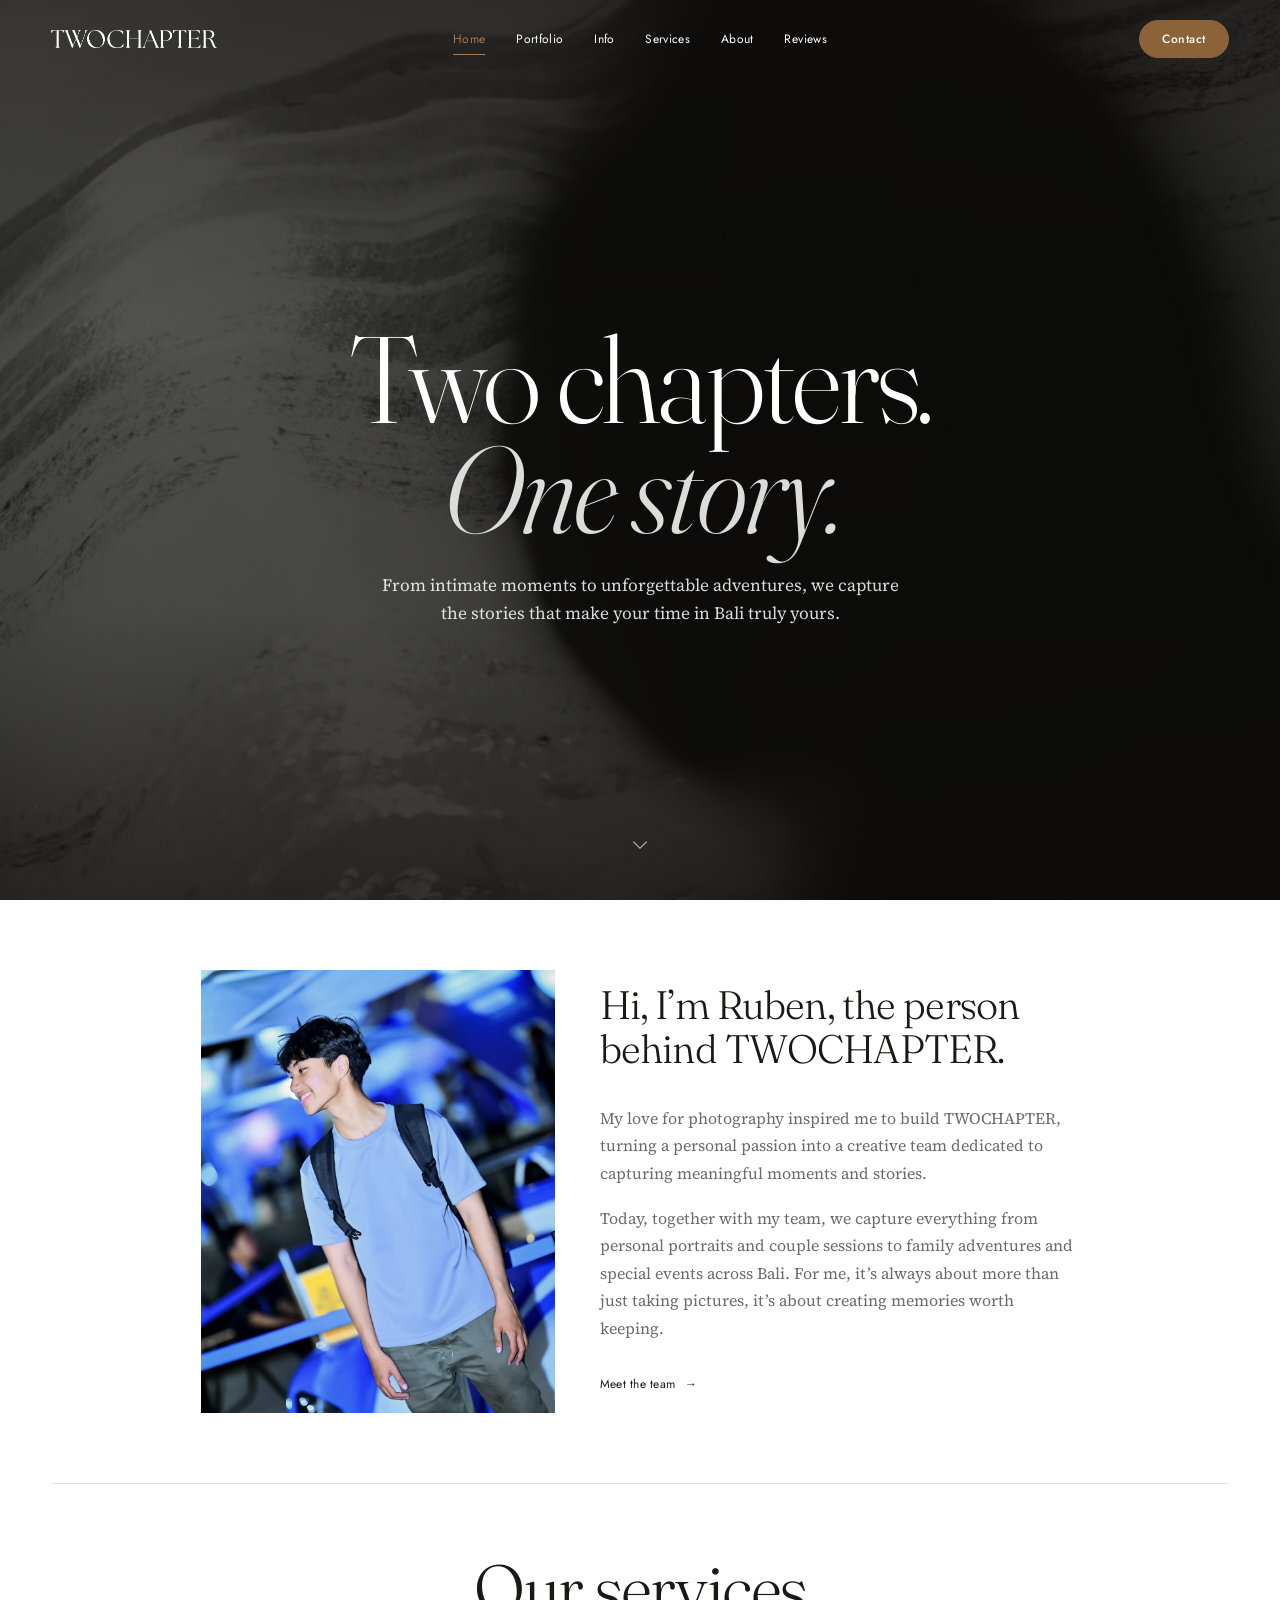
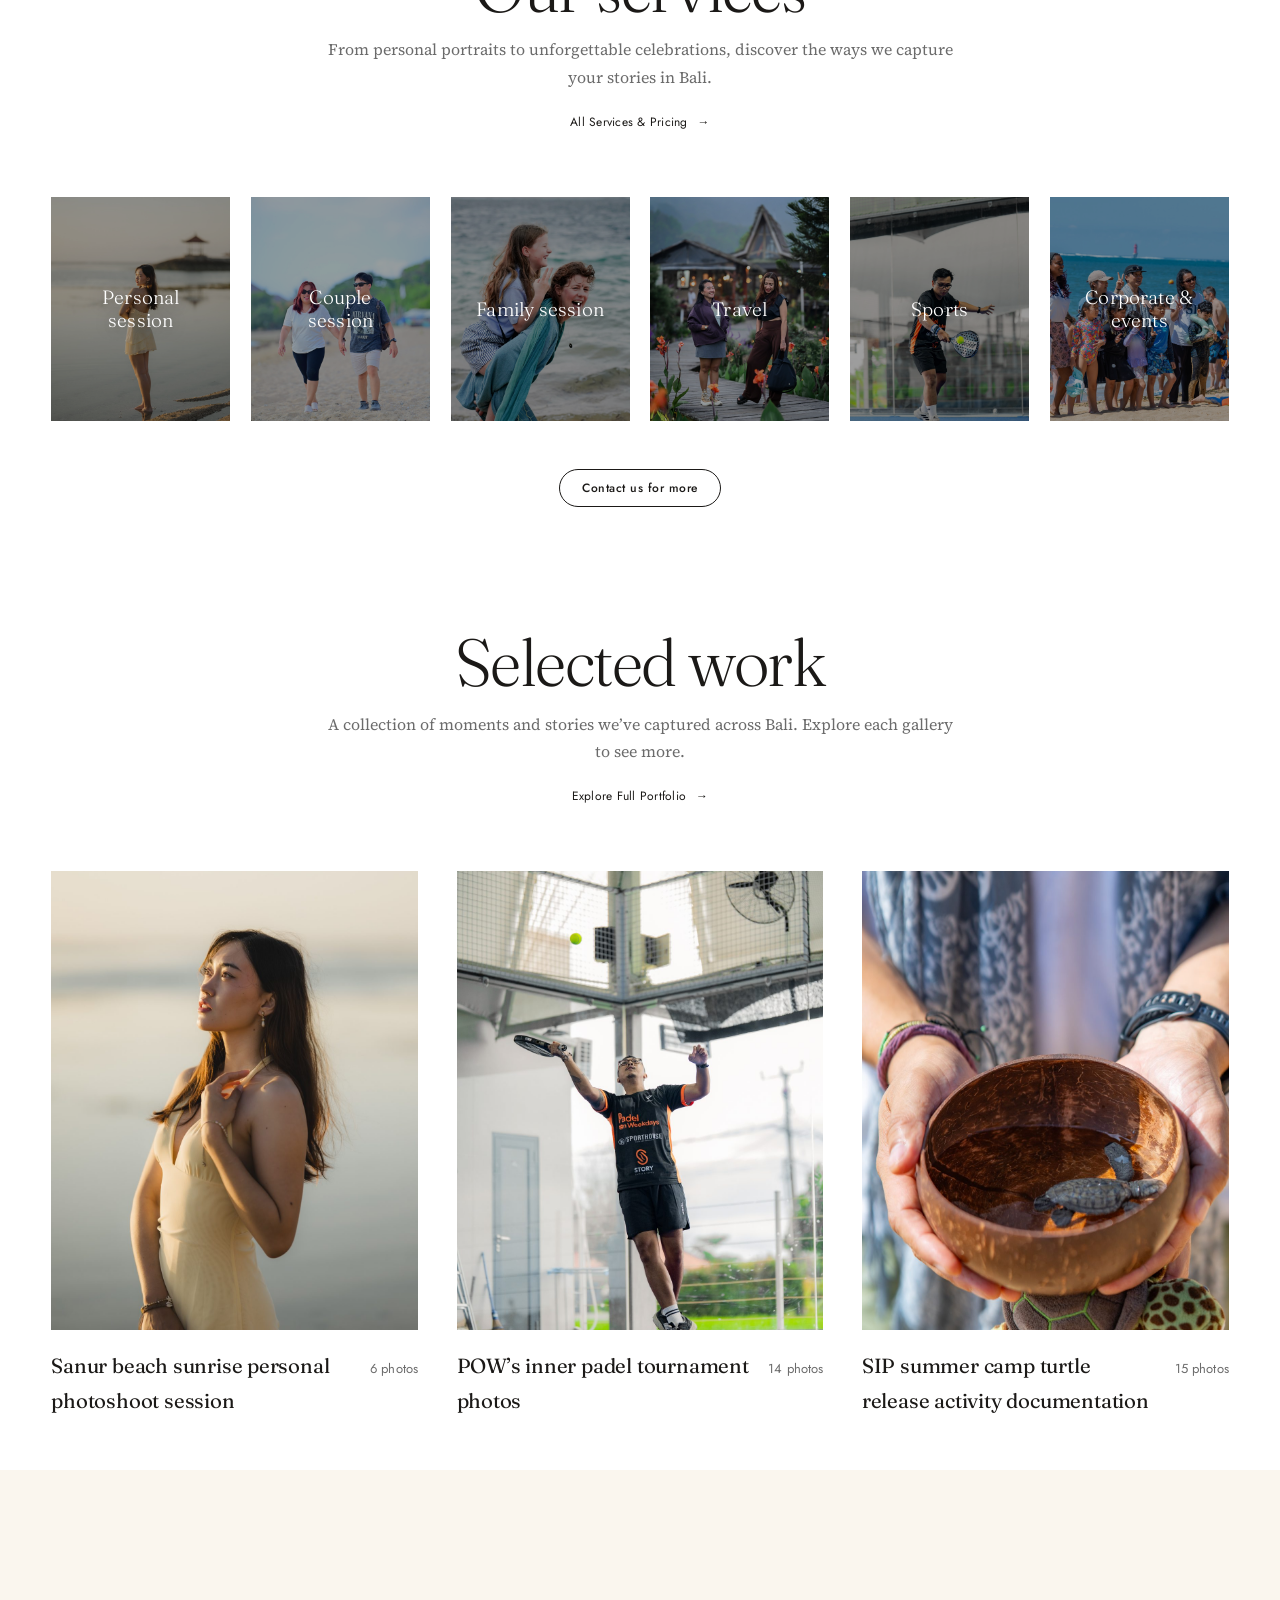
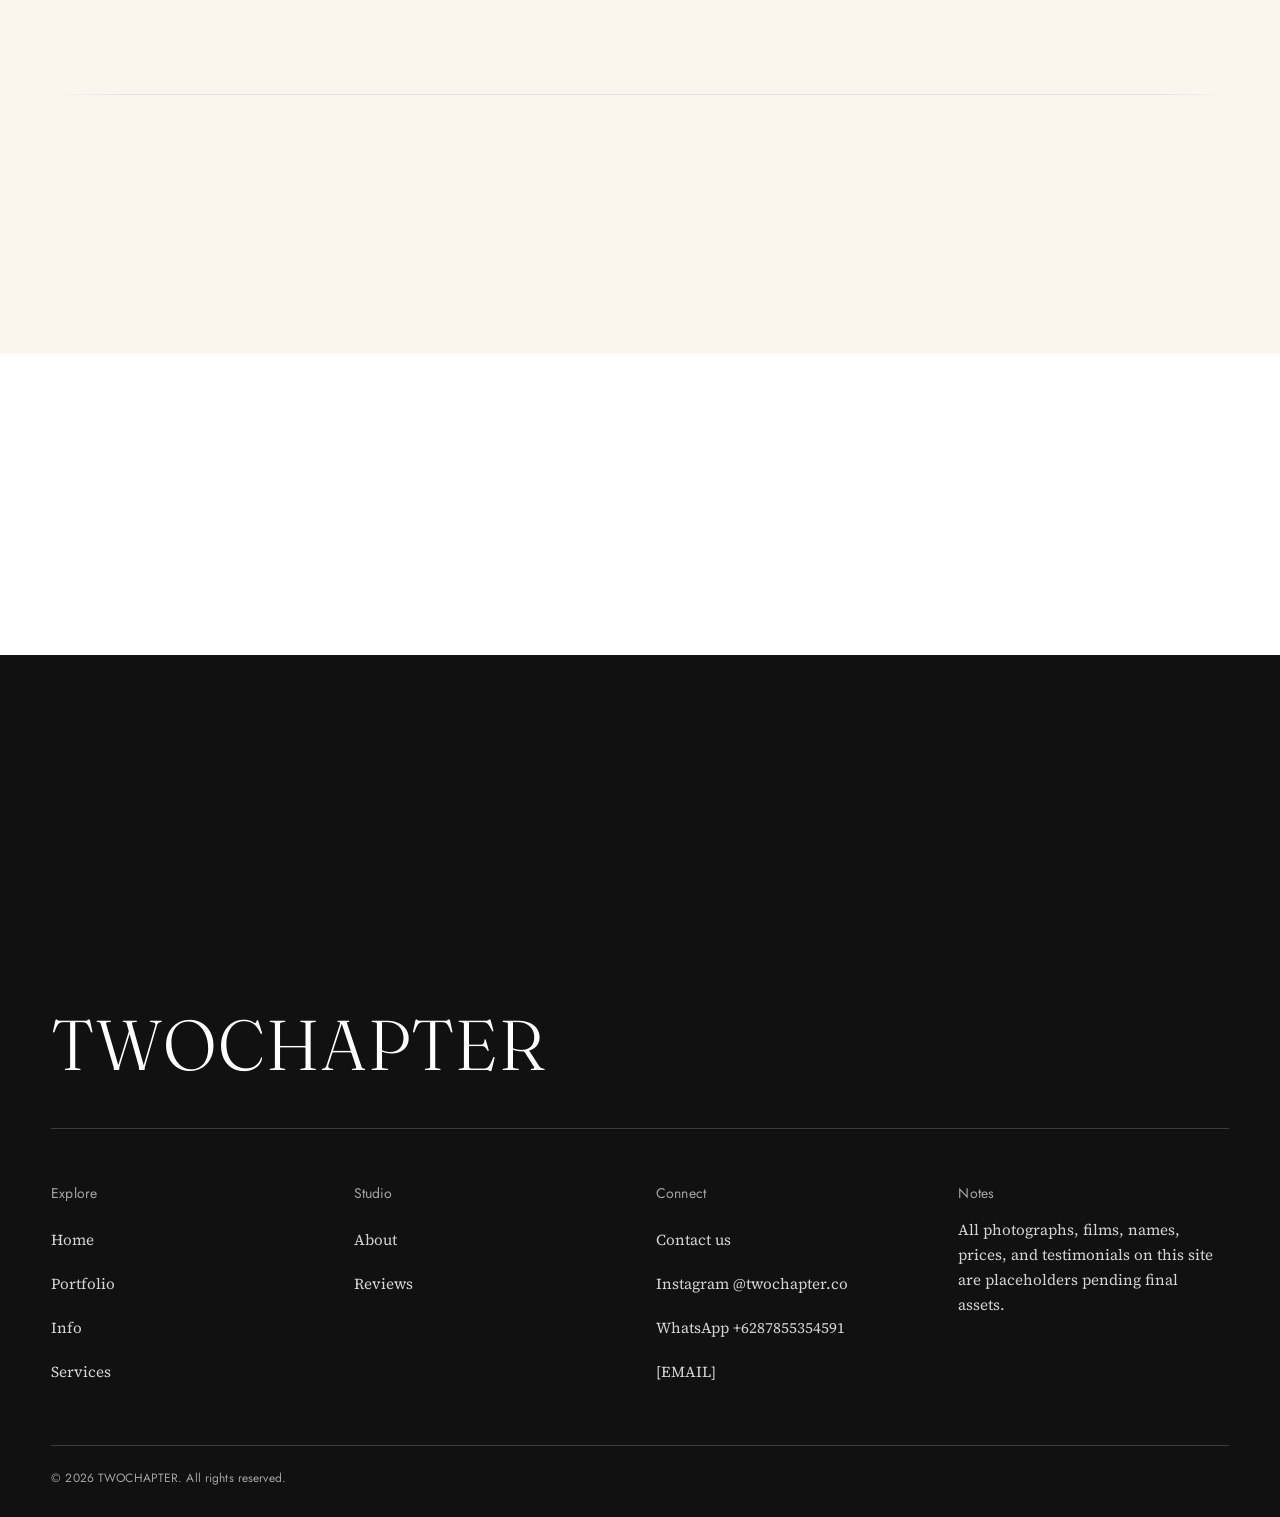
==== index.html @ 44ffc607 "Style home service cards as image overlays" ====
<!DOCTYPE html>
<html lang="en">
<head>
  <meta charset="utf-8">
  <meta name="viewport" content="width=device-width, initial-scale=1">
  <title>TWOCHAPTER — Photography &amp; Film in Bali</title>
  <meta name="description" content="TWOCHAPTER is a fine-art photography and film studio in Bali, creating unhurried images for couples, families, and travellers. Placeholder site — content pending.">
  <meta name="theme-color" content="#FFFFFF">
  <link rel="icon" href="assets/img/favicon.svg" type="image/svg+xml">
  <link rel="preconnect" href="https://fonts.googleapis.com">
  <link rel="preconnect" href="https://fonts.gstatic.com" crossorigin>
  <link href="https://fonts.googleapis.com/css2?family=Fraunces:ital,opsz,wght@0,9..144,300;0,9..144,400;1,9..144,300;1,9..144,400&family=Jost:wght@300;400;500&family=Source+Serif+4:ital,opsz,wght@0,8..60,300;0,8..60,400;0,8..60,600;1,8..60,300&display=swap" rel="stylesheet">
  <link rel="stylesheet" href="assets/css/style.css?v=46">
  <script>document.documentElement.classList.add('js');</script>
</head>
<body>
  <a class="skip-link" href="#main">Skip to content</a>

    <header class="site-header" data-header>
    <div class="container header-inner">
      <a class="brand" href="index.html" aria-label="TWOCHAPTER — home">
        <span class="brand__logo" aria-hidden="true"></span>
      </a>

      <nav class="nav nav--primary" aria-label="Primary">
        <a href="index.html" aria-current="page">Home</a>
        <a href="portfolio.html">Portfolio</a>
        <a href="info.html">Info</a>
        <a href="services.html">Services</a>
        <a href="about.html">About</a>
        <a href="reviews.html">Reviews</a>
      </nav>

      <div class="header-actions">
        <a class="btn btn--pill" href="contact.html">Contact</a>
        <button class="nav-toggle" type="button" aria-expanded="false" aria-controls="nav-drawer" data-menu-open>
          <span class="sr-only">Open menu</span>
          <span class="nav-toggle__bars" aria-hidden="true"></span>
        </button>
      </div>
    </div>
  </header>

  <div class="nav-drawer" id="nav-drawer" aria-hidden="true" data-drawer>
    <div class="container nav-drawer__head">
      <a class="brand" href="index.html" aria-label="TWOCHAPTER — home">
        <span class="brand__logo" aria-hidden="true"></span>
      </a>
      <button class="nav-drawer__close" type="button" data-menu-close>
        Close <span aria-hidden="true">✕</span>
      </button>
    </div>
            <nav class="container nav-drawer__nav" aria-label="Mobile">
          <a href="index.html" aria-current="page">Home</a>
          <a href="portfolio.html">Portfolio</a>
          <a href="info.html">Info</a>
          <a href="services.html">Services</a>
          <a href="about.html">About</a>
          <a href="reviews.html">Reviews</a>
          <a href="contact.html">Contact</a>
    </nav>
  </div>

  <main id="main">
    <!-- HERO -->
    <section class="hero" aria-labelledby="hero-title">
      <div class="hero__media" aria-hidden="true"></div>
      <div class="hero__scrim" aria-hidden="true"></div>

      <div class="container hero__content">
        <h1 class="display-1" id="hero-title">Two chapters.<em>One story.</em></h1>
        <p class="hero__sub">From intimate moments to unforgettable adventures, we capture<br class="hero__sub-break"> the stories that make your time in Bali truly yours.</p>
      </div>

      <a class="hero__scroll" href="#studio" aria-label="Scroll to content">
        <span class="hero__scroll-arrow" aria-hidden="true"></span>
      </a>
    </section>

    <!-- STUDIO INTRO -->
    <section class="section" id="studio" aria-labelledby="manifesto-title">
      <div class="container manifesto">
        <div class="manifesto__portrait reveal">
          <div class="media ratio-4x5">
            <img src="assets/img/team/website-photo-01.jpg" alt="Portrait of a TWOCHAPTER team member at work in Bali" width="1080" height="1440" loading="lazy">
          </div>
        </div>
        <div class="manifesto__text reveal reveal-delay-1">
          <h2 class="display-3" id="manifesto-title">Hi, I’m Ruben, the person behind TWOCHAPTER.</h2>
          <div class="manifesto__copy">
            <p>My love for photography inspired me to build TWOCHAPTER, turning a personal passion into a creative team dedicated to capturing meaningful moments and stories.</p>
            <p>Today, together with my team, we capture everything from personal portraits and couple sessions to family adventures and special events across Bali. For me, it’s always about more than just taking pictures, it’s about creating memories worth keeping.</p>
          </div>
          <a class="link-arrow" href="about.html">Meet the team <span class="arrow" aria-hidden="true">→</span></a>
        </div>
      </div>
    </section>

    <div class="container"><hr class="rule"></div>

    <!-- SERVICES PREVIEW -->
    <section class="section" aria-labelledby="experiences-title">
      <div class="container">
        <div class="section-head reveal">
          <div class="section-head__copy">
            <h2 class="display-2" id="experiences-title">Our services</h2>
            <p>From personal portraits to unforgettable celebrations, discover the ways we capture your stories in Bali.</p>
          </div>
          <a class="link-arrow section-head__link" href="services.html">All Services &amp; Pricing <span class="arrow" aria-hidden="true">→</span></a>
        </div>

        <div class="service-preview">
          <a class="service-preview__card reveal" href="services.html#personal">
            <div class="media ratio-4x5 service-preview__media">
              <img src="assets/img/services/personal.jpg" alt="Woman photographed on a Bali beach at golden hour during a personal portrait session" loading="lazy">
              <span class="service-preview__shade" aria-hidden="true"></span>
              <h3>Personal session</h3>
            </div>
          </a>

          <a class="service-preview__card reveal reveal-delay-1" href="services.html#couple">
            <div class="media ratio-4x5 service-preview__media">
              <img src="assets/img/services/couple.jpg" alt="Couple walking on a Bali beach during a relaxed couple session" loading="lazy">
              <span class="service-preview__shade" aria-hidden="true"></span>
              <h3>Couple session</h3>
            </div>
          </a>

          <a class="service-preview__card reveal reveal-delay-2" href="services.html#family">
            <div class="media ratio-4x5 service-preview__media">
              <img src="assets/img/services/family.jpg" alt="Mother carrying her child on a Bali beach during a family session" loading="lazy">
              <span class="service-preview__shade" aria-hidden="true"></span>
              <h3>Family session</h3>
            </div>
          </a>

          <a class="service-preview__card reveal" href="services.html#travel">
            <div class="media ratio-4x5 service-preview__media">
              <img src="assets/img/services/travel.jpg" alt="Two travellers exploring a mountain village in Bali" loading="lazy">
              <span class="service-preview__shade" aria-hidden="true"></span>
              <h3>Travel</h3>
            </div>
          </a>

          <a class="service-preview__card reveal reveal-delay-1" href="services.html#sports">
            <div class="media ratio-4x5 service-preview__media">
              <img src="assets/img/services/sports.jpg?v=2" alt="Padel player in action on an indoor court in Bali" loading="lazy">
              <span class="service-preview__shade" aria-hidden="true"></span>
              <h3>Sports</h3>
            </div>
          </a>

          <a class="service-preview__card reveal reveal-delay-2" href="services.html#corporate-events">
            <div class="media ratio-4x5 service-preview__media">
              <img src="assets/img/services/events.jpg" alt="Group of people gathered on a Bali beach during an event" loading="lazy">
              <span class="service-preview__shade" aria-hidden="true"></span>
              <h3>Corporate &amp; events</h3>
            </div>
          </a>
        </div>

        <div class="service-preview__cta">
          <a class="btn btn--pill btn--pill--outline" href="contact.html">Contact us for more</a>
        </div>
      </div>
    </section>

    <!-- SELECTED WORK -->
    <section class="section section--tight" aria-labelledby="work-title">
      <div class="container">
        <div class="section-head reveal">
          <div class="section-head__copy">
            <h2 class="display-2" id="work-title">Selected work</h2>
            <p>A collection of moments and stories we’ve captured across Bali. Explore each gallery to see more.</p>
          </div>
          <a class="link-arrow section-head__link" href="portfolio.html">Explore Full Portfolio <span class="arrow" aria-hidden="true">→</span></a>
        </div>

        <div class="album-grid album-grid--home" data-work-grid>
          <button class="album-card work-item reveal" type="button" data-album="personal" data-title="Bali, golden hour" data-meta="Personal · Bali · 2026" aria-label="Open album: Sanur beach sunrise personal photoshoot session, 6 photos">
            <span class="album-card__media work-item__media media ratio-4x5 media-zoom">
              <img src="assets/img/portfolio/personal-01.jpg" alt="Cover photograph from a personal portrait session on a Bali beach at golden hour" width="1080" height="1620" loading="lazy">
            </span>
            <span class="album-card__meta">
              <span class="album-card__title">Sanur beach sunrise personal photoshoot session</span>
              <span class="album-card__count">6 photos</span>
            </span>
          </button>

          <button class="work-item album-hidden" type="button" data-album="personal" data-title="Bali, sandbar" data-meta="Personal · Bali · 2026" aria-hidden="true" tabindex="-1">
            <span class="work-item__media media ratio-4x5">
              <img src="assets/img/portfolio/personal-02.jpg" alt="Woman standing on a sandbar in Bali at sunset" width="1080" height="1620" loading="lazy">
            </span>
          </button>
          <button class="work-item album-hidden" type="button" data-album="personal" data-title="Bali, seated portrait" data-meta="Personal · Bali · 2026" aria-hidden="true" tabindex="-1">
            <span class="work-item__media media ratio-4x5">
              <img src="assets/img/portfolio/personal-03.jpg" alt="Woman seated on the sand during a personal portrait session in Bali" width="1080" height="1620" loading="lazy">
            </span>
          </button>
          <button class="work-item album-hidden" type="button" data-album="personal" data-title="Bali, sunset" data-meta="Personal · Bali · 2026" aria-hidden="true" tabindex="-1">
            <span class="work-item__media media ratio-4x5">
              <img src="assets/img/portfolio/personal-04.jpg" alt="Silhouette of a woman at sunset on a Bali beach" width="1080" height="1620" loading="lazy">
            </span>
          </button>
          <button class="work-item album-hidden" type="button" data-album="personal" data-title="Bali, shallow water" data-meta="Personal · Bali · 2026" aria-hidden="true" tabindex="-1">
            <span class="work-item__media media ratio-4x5">
              <img src="assets/img/portfolio/personal-05.jpg" alt="Woman standing in shallow water at golden hour in Bali" width="1080" height="1620" loading="lazy">
            </span>
          </button>
          <button class="work-item album-hidden" type="button" data-album="personal" data-title="Bali, backlit" data-meta="Personal · Bali · 2026" aria-hidden="true" tabindex="-1">
            <span class="work-item__media media ratio-4x5">
              <img src="assets/img/portfolio/personal-06.jpg" alt="Backlit portrait of a woman on the beach in Bali at sunset" width="1080" height="1620" loading="lazy">
            </span>
          </button>

          <button class="album-card work-item reveal reveal-delay-1" type="button" data-album="sports" data-title="Padel, overhead" data-meta="Sports · Bali · 2026" aria-label="Open album: POW’s inner padel tournament photos, 14 photos">
            <span class="album-card__media work-item__media media ratio-4x5 media-zoom">
              <img src="assets/img/portfolio/sports-01.jpg" alt="Padel player reaching for an overhead shot on an indoor court in Bali" width="1080" height="1620" loading="lazy">
            </span>
            <span class="album-card__meta">
              <span class="album-card__title">POW’s inner padel tournament photos</span>
              <span class="album-card__count">14 photos</span>
            </span>
          </button>

          <button class="work-item album-hidden" type="button" data-album="sports" data-title="Padel, return" data-meta="Sports · Bali · 2026" aria-hidden="true" tabindex="-1">
            <span class="work-item__media media ratio-4x5">
              <img src="assets/img/portfolio/sports-02.jpg" alt="Padel player running to return a shot in Bali" width="1080" height="1620" loading="lazy">
            </span>
          </button>
          <button class="work-item album-hidden" type="button" data-album="sports" data-title="Padel, forehand" data-meta="Sports · Bali · 2026" aria-hidden="true" tabindex="-1">
            <span class="work-item__media media ratio-4x5">
              <img src="assets/img/portfolio/sports-03.jpg" alt="Padel player preparing a forehand in Bali" width="1080" height="1620" loading="lazy">
            </span>
          </button>
          <button class="work-item album-hidden" type="button" data-album="sports" data-title="Padel, after the match" data-meta="Sports · Bali · 2026" aria-hidden="true" tabindex="-1">
            <span class="work-item__media media ratio-4x5">
              <img src="assets/img/portfolio/sports-04.jpg" alt="Two padel players walking together after a match in Bali" width="1080" height="1620" loading="lazy">
            </span>
          </button>
          <button class="work-item album-hidden" type="button" data-album="sports" data-title="Padel, racket detail" data-meta="Sports · Bali · 2026" aria-hidden="true" tabindex="-1">
            <span class="work-item__media media ratio-4x5">
              <img src="assets/img/portfolio/sports-05.jpg" alt="Padel player holding a racket, close-up" width="1080" height="1620" loading="lazy">
            </span>
          </button>
          <button class="work-item album-hidden" type="button" data-album="sports" data-title="Padel, motion" data-meta="Sports · Bali · 2026" aria-hidden="true" tabindex="-1">
            <span class="work-item__media media ratio-4x5">
              <img src="assets/img/portfolio/sports-06.jpg" alt="Padel player in motion on court, blurred" width="1080" height="1620" loading="lazy">
            </span>
          </button>
          <button class="work-item album-hidden" type="button" data-album="sports" data-title="Padel, celebration" data-meta="Sports · Bali · 2026" aria-hidden="true" tabindex="-1">
            <span class="work-item__media media ratio-4x5">
              <img src="assets/img/portfolio/sports-07.jpg" alt="Two padel players celebrating a point in Bali" width="1080" height="1620" loading="lazy">
            </span>
          </button>
          <button class="work-item album-hidden" type="button" data-album="sports" data-title="Padel, forehand" data-meta="Sports · Bali · 2026" aria-hidden="true" tabindex="-1">
            <span class="work-item__media media ratio-4x5">
              <img src="assets/img/portfolio/sports-08.jpg" alt="Padel player hitting a forehand in Bali" width="1080" height="1620" loading="lazy">
            </span>
          </button>
          <button class="work-item album-hidden" type="button" data-album="sports" data-title="Padel, serve" data-meta="Sports · Bali · 2026" aria-hidden="true" tabindex="-1">
            <span class="work-item__media media ratio-4x5">
              <img src="assets/img/portfolio/sports-09.jpg" alt="Padel player serving on an indoor court in Bali" width="1080" height="1620" loading="lazy">
            </span>
          </button>
          <button class="work-item album-hidden" type="button" data-album="sports" data-title="Padel, court" data-meta="Sports · Bali · 2026" aria-hidden="true" tabindex="-1">
            <span class="work-item__media media ratio-4x5">
              <img src="assets/img/portfolio/sports-10.jpg" alt="Padel player walking on court in Bali" width="1080" height="1620" loading="lazy">
            </span>
          </button>
          <button class="work-item album-hidden" type="button" data-album="sports" data-title="Padel, point won" data-meta="Sports · Bali · 2026" aria-hidden="true" tabindex="-1">
            <span class="work-item__media media ratio-4x5">
              <img src="assets/img/portfolio/sports-11.jpg" alt="Padel player celebrating on court in Bali" width="1080" height="1620" loading="lazy">
            </span>
          </button>
          <button class="work-item album-hidden" type="button" data-album="sports" data-title="Padel, stretch" data-meta="Sports · Bali · 2026" aria-hidden="true" tabindex="-1">
            <span class="work-item__media media ratio-4x5">
              <img src="assets/img/portfolio/sports-12.jpg" alt="Padel player stretching for a shot in Bali" width="1080" height="1620" loading="lazy">
            </span>
          </button>
          <button class="work-item album-hidden" type="button" data-album="sports" data-title="Padel, serve" data-meta="Sports · Bali · 2026" aria-hidden="true" tabindex="-1">
            <span class="work-item__media media ratio-4x5">
              <img src="assets/img/portfolio/sports-13.jpg" alt="Padel player serving on an indoor court in Bali" width="1080" height="1620" loading="lazy">
            </span>
          </button>
          <button class="work-item album-hidden" type="button" data-album="sports" data-title="Padel, low volley" data-meta="Sports · Bali · 2026" aria-hidden="true" tabindex="-1">
            <span class="work-item__media media ratio-4x5">
              <img src="assets/img/portfolio/sports-14.jpg" alt="Padel player hitting a low volley on an indoor court in Bali" width="1080" height="1620" loading="lazy">
            </span>
          </button>

          <button class="album-card work-item reveal reveal-delay-2" type="button" data-album="turtle" data-title="SIP turtle release photo 01" data-meta="Events · Bali · 2026" aria-label="Open album: SIP summer camp turtle release activity documentation, 15 photos">
            <span class="album-card__media work-item__media media ratio-4x5 media-zoom">
              <img src="assets/img/portfolio/turtle-01.jpg" alt="Cover photograph from the SIP summer camp turtle release activity" loading="lazy">
            </span>
            <span class="album-card__meta">
              <span class="album-card__title">SIP summer camp turtle release activity documentation</span>
              <span class="album-card__count">15 photos</span>
            </span>
          </button>

          <button class="work-item album-hidden" type="button" data-album="turtle" data-title="SIP turtle release photo 02" data-meta="Events · Bali · 2026" aria-hidden="true" tabindex="-1">
            <span class="work-item__media media ratio-4x5">
              <img src="assets/img/portfolio/turtle-02.jpg" alt="Photo from the SIP summer camp turtle release activity" loading="lazy">
            </span>
          </button>
          <button class="work-item album-hidden" type="button" data-album="turtle" data-title="SIP turtle release photo 03" data-meta="Events · Bali · 2026" aria-hidden="true" tabindex="-1">
            <span class="work-item__media media ratio-4x5">
              <img src="assets/img/portfolio/turtle-03.jpg" alt="Photo from the SIP summer camp turtle release activity" loading="lazy">
            </span>
          </button>
          <button class="work-item album-hidden" type="button" data-album="turtle" data-title="SIP turtle release photo 04" data-meta="Events · Bali · 2026" aria-hidden="true" tabindex="-1">
            <span class="work-item__media media ratio-4x5">
              <img src="assets/img/portfolio/turtle-04.jpg" alt="Photo from the SIP summer camp turtle release activity" loading="lazy">
            </span>
          </button>
          <button class="work-item album-hidden" type="button" data-album="turtle" data-title="SIP turtle release photo 05" data-meta="Events · Bali · 2026" aria-hidden="true" tabindex="-1">
            <span class="work-item__media media ratio-4x5">
              <img src="assets/img/portfolio/turtle-05.jpg" alt="Photo from the SIP summer camp turtle release activity" loading="lazy">
            </span>
          </button>
          <button class="work-item album-hidden" type="button" data-album="turtle" data-title="SIP turtle release photo 06" data-meta="Events · Bali · 2026" aria-hidden="true" tabindex="-1">
            <span class="work-item__media media ratio-4x5">
              <img src="assets/img/portfolio/turtle-06.jpg" alt="Photo from the SIP summer camp turtle release activity" loading="lazy">
            </span>
          </button>
          <button class="work-item album-hidden" type="button" data-album="turtle" data-title="SIP turtle release photo 07" data-meta="Events · Bali · 2026" aria-hidden="true" tabindex="-1">
            <span class="work-item__media media ratio-4x5">
              <img src="assets/img/portfolio/turtle-07.jpg" alt="Photo from the SIP summer camp turtle release activity" loading="lazy">
            </span>
          </button>
          <button class="work-item album-hidden" type="button" data-album="turtle" data-title="SIP turtle release photo 08" data-meta="Events · Bali · 2026" aria-hidden="true" tabindex="-1">
            <span class="work-item__media media ratio-4x5">
              <img src="assets/img/portfolio/turtle-08.jpg" alt="Photo from the SIP summer camp turtle release activity" loading="lazy">
            </span>
          </button>
          <button class="work-item album-hidden" type="button" data-album="turtle" data-title="SIP turtle release photo 09" data-meta="Events · Bali · 2026" aria-hidden="true" tabindex="-1">
            <span class="work-item__media media ratio-4x5">
              <img src="assets/img/portfolio/turtle-09.jpg" alt="Photo from the SIP summer camp turtle release activity" loading="lazy">
            </span>
          </button>
          <button class="work-item album-hidden" type="button" data-album="turtle" data-title="SIP turtle release photo 10" data-meta="Events · Bali · 2026" aria-hidden="true" tabindex="-1">
            <span class="work-item__media media ratio-4x5">
              <img src="assets/img/portfolio/turtle-10.jpg" alt="Photo from the SIP summer camp turtle release activity" loading="lazy">
            </span>
          </button>
          <button class="work-item album-hidden" type="button" data-album="turtle" data-title="SIP turtle release photo 11" data-meta="Events · Bali · 2026" aria-hidden="true" tabindex="-1">
            <span class="work-item__media media ratio-4x5">
              <img src="assets/img/portfolio/turtle-11.jpg" alt="Photo from the SIP summer camp turtle release activity" loading="lazy">
            </span>
          </button>
          <button class="work-item album-hidden" type="button" data-album="turtle" data-title="SIP turtle release photo 12" data-meta="Events · Bali · 2026" aria-hidden="true" tabindex="-1">
            <span class="work-item__media media ratio-4x5">
              <img src="assets/img/portfolio/turtle-12.jpg" alt="Photo from the SIP summer camp turtle release activity" loading="lazy">
            </span>
          </button>
          <button class="work-item album-hidden" type="button" data-album="turtle" data-title="SIP turtle release photo 13" data-meta="Events · Bali · 2026" aria-hidden="true" tabindex="-1">
            <span class="work-item__media media ratio-4x5">
              <img src="assets/img/portfolio/turtle-13.jpg" alt="Photo from the SIP summer camp turtle release activity" loading="lazy">
            </span>
          </button>
          <button class="work-item album-hidden" type="button" data-album="turtle" data-title="SIP turtle release photo 14" data-meta="Events · Bali · 2026" aria-hidden="true" tabindex="-1">
            <span class="work-item__media media ratio-4x5">
              <img src="assets/img/portfolio/turtle-14.jpg" alt="Photo from the SIP summer camp turtle release activity" loading="lazy">
            </span>
          </button>
          <button class="work-item album-hidden" type="button" data-album="turtle" data-title="SIP turtle release photo 15" data-meta="Events · Bali · 2026" aria-hidden="true" tabindex="-1">
            <span class="work-item__media media ratio-4x5">
              <img src="assets/img/portfolio/turtle-15.jpg" alt="Photo from the SIP summer camp turtle release activity" loading="lazy">
            </span>
          </button>
        </div>

      </div>
    </section>

    <!-- EXPERIENCE STEPS -->
    <section class="section section--cream" aria-labelledby="steps-title">
      <div class="container">
        <div class="section-head reveal">
          <div class="section-head__copy">
            <h2 class="display-2" id="steps-title">How it works</h2>
          </div>
        </div>

        <ol class="roadmap-h">
          <li class="roadmap-h__item reveal">
            <span class="roadmap-h__marker" aria-hidden="true">01</span>
            <div class="roadmap-h__card">
              <h3>Enquire</h3>
              <p>Tell us your preferred dates, location, and group size. We’ll get back to you within minutes.</p>
            </div>
          </li>
          <li class="roadmap-h__item reveal reveal-delay-1">
            <span class="roadmap-h__marker" aria-hidden="true">02</span>
            <div class="roadmap-h__card">
              <h3>Plan</h3>
              <p>We’ll discuss the details, choose the right location, and help you prepare for your session.</p>
            </div>
          </li>
          <li class="roadmap-h__item reveal reveal-delay-2">
            <span class="roadmap-h__marker" aria-hidden="true">03</span>
            <div class="roadmap-h__card">
              <h3>Shoot</h3>
              <p>Relax and enjoy the moment. We’ll capture everything naturally, with gentle guidance along the way.</p>
            </div>
          </li>
          <li class="roadmap-h__item reveal reveal-delay-3">
            <span class="roadmap-h__marker" aria-hidden="true">04</span>
            <div class="roadmap-h__card">
              <h3>Relive</h3>
              <p>Receive your photos in a private Google Drive, with films and albums available as add-ons.</p>
            </div>
          </li>
        </ol>
      </div>
    </section>

    <!-- TESTIMONIALS -->
    <section class="section section--tight" aria-labelledby="words-title">
      <div class="container">
        <h2 class="sr-only" id="words-title">Kind words</h2>
        <div class="quote-wrap">
          <div class="reveal" data-quotes aria-live="polite">
            <blockquote class="quote" data-quote>
              “They disappeared into the day. What came back was not a photoshoot — it was <em>us</em>.”
              <cite class="quote__cite">[Client name], honeymoon session, [year]</cite>
            </blockquote>
            <blockquote class="quote" data-quote hidden>
              “We forgot the camera was there. My daughter was just being three.”
              <cite class="quote__cite">[Client name], family session, [year]</cite>
            </blockquote>
            <blockquote class="quote" data-quote hidden>
              “The film made my mother cry. That is the whole review.”
              <cite class="quote__cite">[Client name], wedding, [year]</cite>
            </blockquote>
          </div>
          <div class="quote-nav reveal reveal-delay-1">
            <button class="quote-nav__btn" type="button" data-quote-prev aria-label="Previous testimonial">
              <span aria-hidden="true">←</span>
            </button>
            <button class="quote-nav__btn" type="button" data-quote-next aria-label="Next testimonial">
              <span aria-hidden="true">→</span>
            </button>
            <span class="quote-nav__count" data-quote-count>01 / 03</span>
          </div>
        </div>
      </div>
    </section>


    <!-- CTA -->
    <section class="section section--dark" id="contact" aria-labelledby="cta-title">
      <div class="container cta">
        <div class="reveal">
          <h2 class="display-2" id="cta-title">Let’s plan your session.</h2>
        </div>
        <div class="cta__aside reveal reveal-delay-1">
          <p>Replies within [X] hours, Bali time.</p>
          <a class="btn btn--light" href="contact.html">Start an inquiry <span class="arrow" aria-hidden="true">→</span></a>
          <p>Or write to <span class="placeholder">[EMAIL]</span></p>
        </div>
      </div>
    </section>
  </main>

  <footer class="site-footer">
    <div class="container">
      <div class="footer-top">
        <p class="footer-word">TWOCHAPTER</p>
      </div>

      <div class="footer-grid">
        <div>
          <h2 class="footer-label">Explore</h2>
          <a href="index.html">Home</a>
          <a href="portfolio.html">Portfolio</a>
          <a href="info.html">Info</a>
          <a href="services.html">Services</a>
        </div>
        <div>
          <h2 class="footer-label">Studio</h2>
          <a href="about.html">About</a>
          <a href="reviews.html">Reviews</a>
        </div>
        <div>
          <h2 class="footer-label">Connect</h2>
          <a href="contact.html">Contact us</a>
          <a href="https://www.instagram.com/twochapter.co/" target="_blank" rel="noopener">Instagram @twochapter.co</a>
          <a href="https://wa.me/6287855354591" target="_blank" rel="noopener">WhatsApp +6287855354591</a>
          <a href="#" aria-disabled="true">[EMAIL]</a>
        </div>
        <div>
          <h2 class="footer-label">Notes</h2>
          <p>All photographs, films, names, prices, and testimonials on this site are placeholders pending final assets.</p>
        </div>
      </div>

      <div class="footer-bottom">
        <p>© <span data-year>2026</span> TWOCHAPTER. All rights reserved.</p>
      </div>
    </div>
  </footer>

  <dialog class="lightbox" data-lightbox aria-label="Portfolio image viewer">
    <div class="lightbox__bar">
      <span class="lightbox__caption" data-lightbox-count>01 / 06</span>
      <button class="lightbox__close" type="button" data-lightbox-close>Close <span aria-hidden="true">✕</span></button>
    </div>
    <div class="lightbox__stage" data-lightbox-stage></div>
    <div class="lightbox__caption">
      <span data-lightbox-caption>Sanur beach sunrise personal photoshoot session</span>
      <div class="lightbox__navs">
        <button class="lightbox__nav" type="button" data-lightbox-prev aria-label="Previous image">← Prev</button>
        <button class="lightbox__nav" type="button" data-lightbox-next aria-label="Next image">Next →</button>
      </div>
    </div>
  </dialog>

  <script src="assets/js/main.js?v=6"></script>
</body>
</html>
---- assets/css/style.css ----
/* ==========================================================================
   TWOCHAPTER — Sun-Faded Editorial
   Hand-written CSS. No framework. Author: TWOCHAPTER site build.
   ========================================================================== */

/* ---------- 1. Tokens ---------- */
:root {
  /* Colour (contrast verified in DESIGN-BRIEF.md) */
  --paper: #ffffff;
  --paper-deep: #f5f5f5;
  --ink: #1b1917;
  --muted: #6b6b6b;
  --brass: #8c6239;
  --brass-soft: #a67c52;
  --sand: #dcdcdc;
  --line: #e3e3e3;
  --line-strong: #8c8c8c;
  --charcoal: #111111;
  --ivory: #ffffff;
  --cream: #faf6ee;

  /* Type */
  --font-display: "Fraunces", "Iowan Old Style", Georgia, serif;
  --font-body: "Source Serif 4", "Iowan Old Style", Georgia, serif;
  --font-ui: "Jost", "Helvetica Neue", Arial, sans-serif;

  /* Layout */
  --gutter: clamp(20px, 4vw, 56px);
  --section: clamp(48px, 5.5vw, 80px);
  --gap: clamp(16px, 2.4vw, 34px);
  --max: 1440px;
  --header-h: 78px;

  /* Motion */
  --ease: cubic-bezier(0.22, 0.61, 0.36, 1);
  --dur: 0.7s;

  /* Grain */
  --grain: url("data:image/svg+xml,%3Csvg xmlns='http://www.w3.org/2000/svg' width='140' height='140'%3E%3Cfilter id='n'%3E%3CfeTurbulence type='fractalNoise' baseFrequency='.85' numOctaves='2' stitchTiles='stitch'/%3E%3C/filter%3E%3Crect width='140' height='140' filter='url(%23n)' opacity='.32'/%3E%3C/svg%3E");
}

/* ---------- 2. Reset & base ---------- */
*,
*::before,
*::after {
  box-sizing: border-box;
}

html {
  -webkit-text-size-adjust: 100%;
  scroll-behavior: smooth;
}

@media (prefers-reduced-motion: reduce) {
  html {
    scroll-behavior: auto;
  }
}

body {
  margin: 0;
  background: var(--paper);
  color: var(--ink);
  font-family: var(--font-body);
  font-size: clamp(1rem, 1.1vw, 1.125rem);
  font-weight: 400;
  line-height: 1.72;
  text-rendering: optimizeLegibility;
  -webkit-font-smoothing: antialiased;
}

body.is-locked {
  overflow: hidden;
}

h1,
h2,
h3,
h4,
p,
figure,
blockquote,
dl,
dd {
  margin: 0;
}

ul,
ol {
  margin: 0;
  padding: 0;
  list-style: none;
}

img,
svg {
  display: block;
  max-width: 100%;
}

a {
  color: inherit;
  text-decoration: none;
}

button,
input,
select,
textarea {
  font: inherit;
  color: inherit;
}

button {
  cursor: pointer;
}

::selection {
  background: var(--brass);
  color: var(--ivory);
}

:focus-visible {
  outline: 2px solid var(--brass);
  outline-offset: 4px;
}

/* ---------- 3. Utilities ---------- */
.container {
  width: 100%;
  max-width: var(--max);
  margin-inline: auto;
  padding-inline: var(--gutter);
}

.section {
  padding-block: var(--section);
}

.section--tight {
  padding-block: clamp(36px, 4vw, 56px);
}

.section--page-start {
  padding-top: calc(var(--header-h) + clamp(32px, 5vw, 56px));
}

.section--album {
  padding-top: clamp(20px, 2.5vw, 36px);
}

.section--cream {
  background: var(--cream);
}

.section--dark {
  background: var(--charcoal);
  color: var(--ivory);
}

.grid {
  display: grid;
  grid-template-columns: repeat(12, minmax(0, 1fr));
  gap: var(--gap);
}

.rule {
  height: 1px;
  background: var(--line);
  border: 0;
  margin: 0;
}

.rule--dark {
  background: rgba(255, 255, 255, 0.2);
}

.sr-only {
  position: absolute;
  width: 1px;
  height: 1px;
  padding: 0;
  margin: -1px;
  overflow: hidden;
  clip: rect(0 0 0 0);
  white-space: nowrap;
  border: 0;
}

.skip-link {
  position: fixed;
  top: 12px;
  left: 12px;
  z-index: 400;
  transform: translateY(-160%);
  background: var(--ink);
  color: var(--ivory);
  padding: 13px 18px;
  font-family: var(--font-ui);
  font-size: 12px;
  letter-spacing: 0.02em;
  transition: transform 0.2s var(--ease);
}

.skip-link:focus {
  transform: translateY(0);
}

.display-1,
.display-2,
.display-3,
.display-4 {
  font-family: var(--font-display);
  font-weight: 300;
  font-optical-sizing: auto;
  letter-spacing: -0.022em;
  line-height: 1.02;
  text-wrap: balance;
}

.display-1 {
  font-size: clamp(3rem, 9.6vw, 8.6rem);
  line-height: 0.9;
}

.display-2 {
  font-size: clamp(2.35rem, 5.2vw, 4.6rem);
}

.display-3 {
  font-size: clamp(1.8rem, 3.1vw, 2.7rem);
  line-height: 1.1;
}

.display-4 {
  font-size: clamp(1.3rem, 1.8vw, 1.7rem);
  line-height: 1.2;
}

.italic {
  font-style: italic;
}

.lede {
  font-size: clamp(1.12rem, 1.7vw, 1.45rem);
  line-height: 1.55;
  color: var(--ink);
  text-wrap: pretty;
}

.prose p + p {
  margin-top: 1.1em;
}

.prose {
  max-width: 64ch;
}

.prose--narrow {
  max-width: 52ch;
}

.text-muted {
  color: var(--muted);
}

.text-brass {
  color: var(--brass);
}

.placeholder {
  color: var(--brass);
  font-family: var(--font-ui);
  font-size: 0.82em;
  letter-spacing: 0.04em;
}

.note {
  font-family: var(--font-ui);
  font-size: 12px;
  letter-spacing: 0.01em;
  line-height: 1.6;
  color: var(--muted);
}

/* ---------- 5. Buttons & links ---------- */
.btn {
  --btn-fg: var(--ink);
  --btn-bg: transparent;
  display: inline-flex;
  align-items: center;
  justify-content: center;
  gap: 14px;
  min-height: 46px;
  padding: 0 24px;
  border: 1px solid currentColor;
  background: var(--btn-bg);
  color: var(--btn-fg);
  font-family: var(--font-ui);
  font-size: 12px;
  font-weight: 400;
  letter-spacing: 0.04em;
  text-transform: none;
  transition: color 0.3s var(--ease), background-color 0.3s var(--ease),
    border-color 0.3s var(--ease);
}

.btn:hover,
.btn:focus-visible {
  background: var(--ink);
  border-color: var(--ink);
  color: var(--ivory);
}

.btn--solid {
  background: var(--ink);
  color: var(--ivory);
}

.btn--solid:hover,
.btn--solid:focus-visible {
  background: var(--brass);
  border-color: var(--brass);
}

.btn--light {
  color: var(--ivory);
  border-color: rgba(255, 255, 255, 0.5);
}

.btn--light:hover,
.btn--light:focus-visible {
  background: var(--ivory);
  border-color: var(--ivory);
  color: var(--charcoal);
}

.btn--pill {
  min-height: 38px;
  padding: 0 22px;
  border-radius: 999px;
  background: var(--brass);
  border-color: var(--brass);
  color: var(--ivory);
  font-weight: 500;
}

.btn--pill:hover,
.btn--pill:focus-visible {
  background: var(--ink);
  border-color: var(--ink);
  color: var(--ivory);
}

.btn--pill[aria-current="page"] {
  background: var(--ink);
  border-color: var(--ink);
}

.btn--pill--outline {
  background: transparent;
  color: var(--ink);
  border-color: var(--ink);
}

.btn--pill--outline:hover,
.btn--pill--outline:focus-visible {
  background: var(--ink);
  border-color: var(--ink);
  color: var(--ivory);
}

.btn .arrow {
  transition: transform 0.3s var(--ease);
}

.btn:hover .arrow {
  transform: translateX(4px);
}

.link-arrow {
  position: relative;
  display: inline-flex;
  align-items: center;
  gap: 10px;
  font-family: var(--font-ui);
  font-size: 12px;
  font-weight: 400;
  letter-spacing: 0.02em;
  text-transform: none;
  border-bottom: 1px solid transparent;
  padding-bottom: 4px;
  transition: border-color 0.3s var(--ease), color 0.3s var(--ease);
}

/* Enlarge the hit area without moving the text. */
.link-arrow::before {
  content: "";
  position: absolute;
  inset: -11px 0;
}

.link-arrow:hover,
.link-arrow:focus-visible {
  border-color: currentColor;
  color: var(--brass);
}

.link-arrow .arrow {
  transition: transform 0.3s var(--ease);
}

.link-arrow:hover .arrow {
  transform: translateX(4px);
}

/* ---------- 6. Media placeholders ---------- */
.media {
  position: relative;
  overflow: hidden;
  background: var(--sand);
  isolation: isolate;
}

.media::before {
  content: "";
  position: absolute;
  inset: 0;
  z-index: -1;
  background:
    radial-gradient(115% 85% at 18% 12%, #e9e9e9 0%, transparent 56%),
    radial-gradient(85% 75% at 86% 28%, #bdbdbd 0%, transparent 62%),
    linear-gradient(158deg, #f2f2f2 0%, #cccccc 52%, #949494 100%);
}

.media::after {
  content: "";
  position: absolute;
  inset: 0;
  background-image: var(--grain);
  background-size: 140px 140px;
  opacity: 0.4;
  mix-blend-mode: overlay;
  pointer-events: none;
}

.media img {
  display: block;
  width: 100%;
  height: 100%;
  object-fit: cover;
  transition: transform 0.9s var(--ease);
}

.media:has(img)::after {
  display: none;
}

.media--a::before {
  background:
    radial-gradient(120% 90% at 15% 8%, #ececec 0%, transparent 55%),
    radial-gradient(80% 70% at 88% 32%, #b8b8b8 0%, transparent 62%),
    linear-gradient(150deg, #f4f4f4 0%, #cfcfcf 55%, #8a8a8a 100%);
}

.media--b::before {
  background:
    radial-gradient(110% 90% at 80% 10%, #e2e2e2 0%, transparent 58%),
    radial-gradient(90% 80% at 18% 70%, #b0b0b0 0%, transparent 62%),
    linear-gradient(165deg, #f0f0f0 0%, #bdbdbd 48%, #6f6f6f 100%);
}

.media--c::before {
  background:
    radial-gradient(115% 85% at 25% 20%, #e6e6e6 0%, transparent 58%),
    radial-gradient(80% 75% at 85% 75%, #a9a9a9 0%, transparent 60%),
    linear-gradient(145deg, #f1f1f1 0%, #c1c1c1 52%, #777777 100%);
}

.media--d::before {
  background:
    radial-gradient(110% 80% at 78% 12%, #c9c9c9 0%, transparent 56%),
    radial-gradient(90% 80% at 15% 80%, #8a8a8a 0%, transparent 62%),
    linear-gradient(160deg, #dedede 0%, #8c8c8c 50%, #3e3e3e 100%);
}

.media--e::before {
  background:
    radial-gradient(115% 85% at 20% 15%, #e6e6e6 0%, transparent 55%),
    radial-gradient(90% 80% at 82% 70%, #b9b9b9 0%, transparent 62%),
    linear-gradient(155deg, #f3f3f3 0%, #cccccc 52%, #828282 100%);
}

.ratio-4x5 {
  aspect-ratio: 4 / 5;
}

.ratio-3x2 {
  aspect-ratio: 3 / 2;
}

.ratio-1x1 {
  aspect-ratio: 1 / 1;
}

.ratio-5x4 {
  aspect-ratio: 5 / 4;
}

.ratio-16x9 {
  aspect-ratio: 16 / 9;
}

.ratio-tall {
  aspect-ratio: 3 / 4.4;
}

.media-zoom::before,
.work-item__media::before {
  transition: transform 0.9s var(--ease);
}

a:hover .media-zoom::before,
a:focus-visible .media-zoom::before,
.work-item:hover .work-item__media::before,
.work-item:focus-visible .work-item__media::before {
  transform: scale(1.03);
}

/* ---------- 7. Header ---------- */
.site-header {
  position: fixed;
  inset: 0 0 auto 0;
  z-index: 200;
  color: var(--ivory);
  transition: background-color 0.45s var(--ease), color 0.45s var(--ease),
    border-color 0.45s var(--ease), box-shadow 0.45s var(--ease),
    backdrop-filter 0.45s var(--ease);
  border-bottom: 1px solid transparent;
}

.site-header:not(.site-header--solid).is-scrolled {
  background: rgba(17, 17, 17, 0.94);
  color: var(--ivory);
  border-bottom-color: rgba(255, 255, 255, 0.12);
  backdrop-filter: blur(10px);
}

.site-header--solid {
  background: rgba(255, 255, 255, 0.94);
  color: var(--ink);
  border-bottom-color: var(--line);
  backdrop-filter: blur(10px);
  box-shadow: 0 1px 0 rgba(0, 0, 0, 0.03), 0 10px 30px rgba(0, 0, 0, 0.05);
}

.header-inner {
  display: grid;
  grid-template-columns: 1fr auto 1fr;
  align-items: center;
  gap: 20px;
  min-height: var(--header-h);
}

.nav {
  display: flex;
  align-items: center;
  gap: clamp(18px, 2.4vw, 36px);
}

.nav--primary {
  justify-content: center;
  white-space: nowrap;
}

.header-actions {
  display: flex;
  align-items: center;
  justify-content: flex-end;
  justify-self: end;
  gap: 14px;
}

.nav a {
  position: relative;
  font-family: var(--font-ui);
  font-size: 12px;
  font-weight: 400;
  letter-spacing: 0.03em;
  text-transform: none;
  padding-block: 6px;
  transition: color 0.3s var(--ease), opacity 0.3s var(--ease);
}

.nav a::after {
  content: "";
  position: absolute;
  left: 0;
  right: 0;
  bottom: 0;
  height: 1px;
  background: currentColor;
  transform: scaleX(0);
  transform-origin: left;
  transition: transform 0.35s var(--ease);
}

.nav a:hover::after,
.nav a:focus-visible::after,
.nav a[aria-current="page"]::after {
  transform: scaleX(1);
}

.nav a[aria-current="page"] {
  color: var(--brass-soft);
}

.site-header--solid .nav a[aria-current="page"] {
  color: var(--brass);
}

.brand {
  display: inline-flex;
  align-items: center;
  min-height: 44px;
  justify-self: start;
  color: inherit;
}

.brand__logo {
  display: block;
  width: clamp(136px, 13vw, 190px);
  aspect-ratio: 1317 / 143;
  background-color: currentColor;
  -webkit-mask: url("../img/wordmark.png?v=2") center / contain no-repeat;
  mask: url("../img/wordmark.png?v=2") center / contain no-repeat;
}

.nav-toggle {
  display: none;
  place-items: center;
  width: 44px;
  height: 44px;
  margin-right: -10px;
  border: 0;
  background: transparent;
  color: currentColor;
}

.nav-toggle__bars {
  position: relative;
  display: block;
  width: 24px;
  height: 10px;
}

.nav-toggle__bars::before,
.nav-toggle__bars::after {
  content: "";
  position: absolute;
  left: 0;
  width: 100%;
  height: 1px;
  background: currentColor;
  transition: transform 0.3s var(--ease), top 0.3s var(--ease);
}

.nav-toggle__bars::before {
  top: 0;
}

.nav-toggle__bars::after {
  top: 9px;
  width: 70%;
}

/* Drawer */
.nav-drawer {
  position: fixed;
  inset: 0;
  z-index: 300;
  display: flex;
  flex-direction: column;
  background: var(--paper);
  color: var(--ink);
  padding: 0;
  transform: translateY(-102%);
  visibility: hidden;
  transition: transform 0.55s var(--ease), visibility 0.55s;
}

.nav-drawer.is-open {
  transform: translateY(0);
  visibility: visible;
}

.nav-drawer__head {
  display: flex;
  align-items: center;
  justify-content: space-between;
  min-height: var(--header-h);
  border-bottom: 1px solid var(--line);
}

.nav-drawer__close {
  display: inline-flex;
  align-items: center;
  gap: 10px;
  min-height: 44px;
  border: 0;
  background: transparent;
  font-family: var(--font-ui);
  font-size: 12px;
  letter-spacing: 0.02em;
  color: var(--muted);
  padding: 12px 0;
}

.nav-drawer__nav {
  display: flex;
  flex-direction: column;
  padding-block: clamp(28px, 6vh, 64px);
  gap: clamp(8px, 1.6vh, 18px);
  overflow-y: auto;
}

.nav-drawer__nav a {
  display: flex;
  align-items: center;
  min-height: 48px;
  gap: 18px;
  font-family: var(--font-display);
  font-size: clamp(2rem, 8vw, 3.2rem);
  font-weight: 300;
  line-height: 1.12;
  letter-spacing: -0.02em;
}

.nav-drawer__nav a[aria-current="page"] {
  color: var(--brass);
  font-style: italic;
}

/* ---------- 8. Hero ---------- */
.hero {
  position: relative;
  isolation: isolate;
  display: flex;
  align-items: center;
  justify-content: center;
  min-height: 100svh;
  padding-top: calc(var(--header-h) + clamp(24px, 5vh, 56px));
  padding-bottom: clamp(40px, 8vh, 88px);
  color: var(--ivory);
  text-align: center;
  overflow: hidden;
}

.hero__media {
  position: absolute;
  inset: 0;
  z-index: -2;
  background-image: url("../img/hero-texture.jpg?v=2");
  background-size: cover;
  background-position: center;
  background-repeat: no-repeat;
}

.hero__scrim {
  position: absolute;
  inset: 0;
  z-index: -1;
  background: linear-gradient(
      180deg,
      rgba(14, 13, 11, 0.58) 0%,
      rgba(14, 13, 11, 0.24) 38%,
      rgba(14, 13, 11, 0.34) 68%,
      rgba(14, 13, 11, 0.62) 100%
    ),
    radial-gradient(78% 68% at 50% 52%, rgba(14, 13, 11, 0.34), transparent 76%);
}

.hero__content {
  position: relative;
  z-index: 1;
  width: 100%;
}

.hero h1 {
  max-width: 16ch;
  margin: 0 auto;
}

.hero h1 em {
  display: block;
  font-style: italic;
  color: var(--sand);
}

.hero__sub {
  max-width: 70ch;
  margin: clamp(18px, 3vh, 30px) auto 0;
  font-size: clamp(1rem, 1.35vw, 1.18rem);
  line-height: 1.6;
  color: rgba(255, 255, 255, 0.85);
}

.hero__sub-break {
  display: none;
}

@media (min-width: 620px) {
  .hero__sub-break {
    display: initial;
  }
}

.hero__scroll {
  position: absolute;
  left: 50%;
  bottom: clamp(20px, 4vh, 40px);
  z-index: 2;
  display: grid;
  place-items: center;
  width: 44px;
  height: 44px;
  color: rgba(255, 255, 255, 0.7);
  transform: translateX(-50%);
  transition: color 0.3s var(--ease);
}

.hero__scroll:hover,
.hero__scroll:focus-visible {
  color: #ffffff;
}

.hero__scroll-arrow {
  width: 10px;
  height: 10px;
  border-right: 1px solid currentColor;
  border-bottom: 1px solid currentColor;
  transform: rotate(45deg);
  animation: hero-scroll 1.8s var(--ease) infinite;
}

@keyframes hero-scroll {
  0%,
  100% {
    transform: translateY(-2px) rotate(45deg);
    opacity: 0.5;
  }

  50% {
    transform: translateY(5px) rotate(45deg);
    opacity: 1;
  }
}

@media (prefers-reduced-motion: reduce) {
  .hero__scroll-arrow {
    animation: none;
    opacity: 0.8;
  }
}

/* ---------- 9. Page hero (inner pages) ---------- */
.page-hero {
  padding-top: calc(var(--header-h) + clamp(56px, 9vw, 108px));
  padding-bottom: clamp(30px, 5vw, 56px);
}

.page-hero__top {
  display: flex;
  flex-wrap: wrap;
  align-items: flex-end;
  justify-content: center;
  gap: 28px;
  text-align: center;
}

.page-hero h1 {
  max-width: 18ch;
  margin-inline: auto;
}

.page-hero .lede {
  max-width: 80ch;
  margin: 22px auto 0;
  text-align: center;
}

.page-hero__band {
  margin-top: clamp(36px, 6vw, 64px);
}

/* ---------- 10. Sections ---------- */
.section-head {
  display: flex;
  flex-direction: column;
  flex-wrap: wrap;
  align-items: center;
  justify-content: center;
  gap: 18px;
  margin-bottom: clamp(32px, 5vw, 60px);
  text-align: center;
}

.section-head__copy {
  max-width: 88ch;
}

.section-head h2 {
  margin-top: 0;
}

.section-head p {
  margin: 14px auto 0;
  color: var(--muted);
  max-width: 80ch;
}

.section-head__link {
  flex: none;
  padding-bottom: 4px;
  margin-top: 2px;
}

/* Studio intro */
.manifesto {
  display: grid;
  grid-template-columns: minmax(0, 0.85fr) minmax(0, 1.15fr);
  gap: clamp(28px, 3.5vw, 56px);
  align-items: center;
  max-width: 980px;
  margin-inline: auto;
}

.manifesto__portrait {
  width: 100%;
  max-width: 360px;
  margin-inline: auto;
}

.manifesto__text {
  max-width: 60ch;
}

.manifesto__copy {
  margin-top: clamp(22px, 3vw, 34px);
  color: var(--muted);
}

.manifesto__copy p + p {
  margin-top: 1.1em;
}

.manifesto__text .link-arrow {
  margin-top: clamp(22px, 3vw, 32px);
  color: var(--ink);
}

/* Service preview */
.service-preview {
  display: grid;
  grid-template-columns: repeat(6, minmax(0, 1fr));
  gap: clamp(12px, 1.6vw, 26px);
  align-items: start;
}

.service-preview__card {
  display: block;
  overflow: hidden;
  text-align: center;
}

.service-preview__media {
  position: relative;
}

.service-preview__shade {
  position: absolute;
  inset: 0;
  z-index: 0;
  background: rgba(0, 0, 0, 0.38);
  transition: opacity 0.45s var(--ease);
}

.service-preview__card h3 {
  position: absolute;
  inset: 0;
  z-index: 1;
  display: flex;
  align-items: center;
  justify-content: center;
  padding: clamp(14px, 2vw, 24px);
  font-family: var(--font-display);
  font-size: clamp(1.1rem, 1.5vw, 1.55rem);
  font-weight: 300;
  letter-spacing: 0.01em;
  line-height: 1.2;
  color: #ffffff;
  text-shadow: 0 1px 16px rgba(0, 0, 0, 0.4);
  pointer-events: none;
}

.service-preview__card:hover .service-preview__shade,
.service-preview__card:focus-visible .service-preview__shade {
  opacity: 0;
}

.service-preview__card:hover .media img,
.service-preview__card:focus-visible .media img {
  transform: scale(1.05);
}

.service-preview__cta {
  display: flex;
  justify-content: center;
  margin-top: clamp(30px, 4vw, 48px);
}

/* Work grid */
.filters {
  display: flex;
  flex-wrap: wrap;
  gap: 10px 24px;
  margin-bottom: clamp(24px, 4vw, 40px);
}

.filter {
  position: relative;
  border: 0;
  background: transparent;
  padding: 4px 0;
  font-family: var(--font-ui);
  font-size: 12px;
  letter-spacing: 0.02em;
  text-transform: none;
  color: var(--muted);
  transition: color 0.3s var(--ease);
}

.filter::after {
  content: "";
  position: absolute;
  left: 0;
  right: 0;
  bottom: 0;
  height: 1px;
  background: currentColor;
  transform: scaleX(0);
  transform-origin: left;
  transition: transform 0.35s var(--ease);
}

/* 44px-tall hit area on touch screens, without changing the visual rhythm. */
.filter::before {
  content: "";
  position: absolute;
  inset: -10px -6px;
}

.filter:hover,
.filter[aria-pressed="true"] {
  color: var(--ink);
}

.filter[aria-pressed="true"]::after {
  transform: scaleX(1);
}

.work-grid {
  display: grid;
  grid-template-columns: repeat(3, minmax(0, 1fr));
  gap: clamp(18px, 2.6vw, 38px);
}

.work-item {
  position: relative;
  display: block;
  border: 0;
  padding: 0;
  background: transparent;
  text-align: left;
}

.work-item[hidden] {
  display: none;
}

.work-grid.is-filtered,
.portfolio-grid.is-filtered {
  grid-template-columns: repeat(3, minmax(0, 1fr));
}

.work-grid.is-filtered .work-item,
.portfolio-grid.is-filtered .work-item {
  grid-column: auto !important;
  margin-top: 0 !important;
}

.work-item__media {
  position: relative;
  overflow: hidden;
}

.work-item__inner {
  position: absolute;
  inset: 0;
  transition: transform 0.9s var(--ease);
}

.work-item:hover .work-item__inner,
.work-item:focus-visible .work-item__inner {
  transform: scale(1.03);
}

.work-item__media img {
  display: block;
  width: 100%;
  height: 100%;
  object-fit: cover;
  transition: transform 0.9s var(--ease);
}

.work-item:hover .work-item__media img,
.work-item:focus-visible .work-item__media img {
  transform: scale(1.03);
}

/* Keep real photographs crisp; the grain layer is only for placeholder art. */
.work-item__media:has(img)::after {
  display: none;
}

.work-item__caption {
  display: flex;
  align-items: baseline;
  justify-content: space-between;
  gap: 16px;
  margin-top: 12px;
  font-family: var(--font-ui);
  font-size: 13px;
  letter-spacing: 0.01em;
  color: var(--muted);
}

/* Steps */
.steps {
  display: grid;
  grid-template-columns: repeat(4, minmax(0, 1fr));
  gap: var(--gap);
  counter-reset: step;
}

.step {
  padding-top: 18px;
  border-top: 1px solid var(--line);
}

.step h3 {
  margin-top: 22px;
  font-family: var(--font-display);
  font-size: 1.2rem;
  font-weight: 400;
}

.step p {
  margin-top: 8px;
  font-size: 0.95rem;
  line-height: 1.65;
  color: var(--muted);
}

/* Roadmap (Info) */
.roadmap {
  position: relative;
  max-width: 920px;
  margin-inline: auto;
  padding-block: clamp(8px, 1.5vw, 16px);
  list-style: none;
}

.roadmap::before {
  content: "";
  position: absolute;
  top: 0;
  bottom: 0;
  left: 50%;
  width: 1px;
  background: linear-gradient(
    180deg,
    transparent 0%,
    var(--line) 7%,
    var(--line) 93%,
    transparent 100%
  );
  transform: translateX(-50%);
}

.roadmap__item {
  position: relative;
  display: grid;
  grid-template-columns: minmax(0, 1fr) 110px minmax(0, 1fr);
  align-items: center;
  padding-block: clamp(16px, 2.4vw, 28px);
}

.roadmap__card {
  position: relative;
  max-width: 360px;
}

.roadmap__item:nth-child(odd) .roadmap__card {
  grid-column: 1;
  justify-self: end;
  text-align: right;
}

.roadmap__item:nth-child(even) .roadmap__card {
  grid-column: 3;
  justify-self: start;
  text-align: left;
}

.roadmap__marker {
  position: relative;
  grid-column: 2;
  grid-row: 1;
  justify-self: center;
  display: grid;
  place-items: center;
  width: 52px;
  height: 52px;
  border-radius: 50%;
  border: 1px solid var(--line-strong);
  background: var(--paper);
  font-family: var(--font-ui);
  font-size: 12px;
  letter-spacing: 0.04em;
  color: var(--brass);
  z-index: 1;
}

.roadmap__card h3 {
  font-family: var(--font-display);
  font-size: clamp(1.3rem, 1.8vw, 1.6rem);
  font-weight: 400;
  letter-spacing: -0.01em;
}

.roadmap__card p {
  margin-top: 10px;
  font-size: 0.98rem;
  line-height: 1.65;
  color: var(--muted);
}

@media (max-width: 760px) {
  .roadmap::before {
    left: 26px;
    transform: none;
  }

  .roadmap__item {
    grid-template-columns: 52px minmax(0, 1fr);
    align-items: start;
    gap: 20px;
    padding-block: 18px;
  }

  .roadmap__marker {
    grid-column: 1;
    grid-row: 1;
    width: 44px;
    height: 44px;
  }

  .roadmap__item:nth-child(odd) .roadmap__card,
  .roadmap__item:nth-child(even) .roadmap__card {
    grid-column: 2;
    grid-row: 1;
    justify-self: start;
    text-align: left;
    max-width: none;
  }
}

/* Horizontal roadmap (Home) */
.roadmap-h {
  position: relative;
  display: grid;
  grid-template-columns: repeat(4, minmax(0, 1fr));
  gap: clamp(16px, 2.5vw, 40px);
  margin: 0;
  list-style: none;
}

.roadmap-h::before {
  content: "";
  position: absolute;
  top: 26px;
  left: 0;
  right: 0;
  height: 1px;
  background: linear-gradient(
    90deg,
    transparent 0%,
    var(--line) 6%,
    var(--line) 94%,
    transparent 100%
  );
}

.roadmap-h__item {
  display: grid;
  justify-items: center;
  text-align: center;
}

.roadmap-h__marker {
  position: relative;
  z-index: 1;
  display: grid;
  place-items: center;
  width: 52px;
  height: 52px;
  border-radius: 50%;
  border: 1px solid var(--line-strong);
  background: var(--cream);
  font-family: var(--font-ui);
  font-size: 12px;
  letter-spacing: 0.04em;
  color: var(--brass);
}

.roadmap-h__card {
  max-width: 30ch;
  padding-top: clamp(18px, 2vw, 26px);
}

.roadmap-h__card h3 {
  font-family: var(--font-display);
  font-size: clamp(1.2rem, 1.5vw, 1.4rem);
  font-weight: 400;
  letter-spacing: -0.01em;
}

.roadmap-h__card p {
  margin-top: 8px;
  font-size: 0.95rem;
  line-height: 1.6;
  color: var(--muted);
}

@media (max-width: 760px) {
  .roadmap-h {
    grid-template-columns: 1fr;
    gap: 0;
    padding-left: 26px;
  }

  .roadmap-h::before {
    top: 0;
    bottom: 0;
    left: 26px;
    right: auto;
    width: 1px;
    height: auto;
    background: linear-gradient(
      180deg,
      transparent 0%,
      var(--line) 6%,
      var(--line) 94%,
      transparent 100%
    );
  }

  .roadmap-h__item {
    grid-template-columns: 52px minmax(0, 1fr);
    justify-items: start;
    align-items: start;
    gap: 20px;
    padding-block: 18px;
    text-align: left;
  }

  .roadmap-h__marker {
    grid-column: 1;
    grid-row: 1;
    width: 44px;
    height: 44px;
  }

  .roadmap-h__card {
    grid-column: 2;
    grid-row: 1;
    max-width: none;
    padding-top: 0;
  }
}

/* Duo / split */
.split {
  display: grid;
  grid-template-columns: repeat(12, minmax(0, 1fr));
  gap: var(--gap);
  align-items: center;
}

.split__media {
  grid-column: 1 / span 6;
}

.split__body {
  grid-column: 8 / span 5;
}

.split--reverse .split__media {
  grid-column: 7 / span 6;
  grid-row: 1;
}

.split--reverse .split__body {
  grid-column: 1 / span 5;
  grid-row: 1;
}

.split__body h2 {
  margin-top: 18px;
}

.split__body .prose {
  margin-top: 22px;
  color: var(--muted);
}

.split__body .btn,
.split__body .link-arrow {
  margin-top: 28px;
}

/* Testimonials */
.quote-wrap {
  display: grid;
  grid-template-columns: 1fr auto;
  gap: clamp(24px, 5vw, 72px);
  align-items: end;
}

.quote {
  max-width: 26ch;
  font-family: var(--font-display);
  font-size: clamp(1.6rem, 3.4vw, 2.9rem);
  font-weight: 300;
  line-height: 1.2;
  letter-spacing: -0.02em;
  text-wrap: balance;
}

.quote em {
  font-style: italic;
  color: var(--brass);
}

.quote__cite {
  display: block;
  margin-top: 26px;
  font-family: var(--font-ui);
  font-size: 13px;
  font-style: normal;
  letter-spacing: 0.01em;
  color: var(--muted);
}

.quote-nav {
  display: flex;
  align-items: center;
  gap: 10px;
}

.quote-nav__btn {
  display: grid;
  place-items: center;
  width: 46px;
  height: 46px;
  border: 1px solid var(--line-strong);
  border-radius: 50%;
  background: transparent;
  color: var(--ink);
  transition: background-color 0.3s var(--ease), color 0.3s var(--ease);
}

.quote-nav__btn:hover {
  background: var(--ink);
  color: var(--ivory);
}

.quote-nav__count {
  margin-left: 8px;
  font-family: var(--font-ui);
  font-size: 13px;
  letter-spacing: 0.01em;
  color: var(--muted);
}

/* Journal cards */
.journal-grid {
  display: grid;
  grid-template-columns: repeat(3, minmax(0, 1fr));
  gap: var(--gap);
}

.journal-card {
  display: block;
}

.journal-card__meta {
  display: flex;
  justify-content: space-between;
  gap: 16px;
  margin-top: 16px;
  font-family: var(--font-ui);
  font-size: 13px;
  letter-spacing: 0.01em;
  color: var(--muted);
}

.journal-card h3 {
  margin-top: 10px;
  font-family: var(--font-display);
  font-size: clamp(1.2rem, 1.7vw, 1.5rem);
  font-weight: 400;
  line-height: 1.25;
}

.journal-card p {
  margin-top: 8px;
  font-size: 0.94rem;
  line-height: 1.6;
  color: var(--muted);
}

.journal-card:hover h3 {
  color: var(--brass);
}

/* CTA */
.cta {
  display: grid;
  grid-template-columns: 1.35fr 0.65fr;
  gap: clamp(30px, 5vw, 72px);
  align-items: end;
}

.cta h2 {
  margin-top: 20px;
}

.cta h2 em {
  font-style: italic;
  color: var(--brass-soft);
}

.cta__aside {
  display: flex;
  flex-direction: column;
  align-items: flex-start;
  gap: 18px;
}

.cta__aside p {
  font-family: var(--font-ui);
  font-size: 13px;
  line-height: 1.7;
  letter-spacing: 0.01em;
  color: rgba(255, 255, 255, 0.72);
}

/* ---------- 11. Footer ---------- */
.site-footer {
  background: var(--charcoal);
  color: var(--ivory);
  padding-top: clamp(52px, 7vw, 88px);
  padding-bottom: 28px;
}

.footer-top {
  display: flex;
  flex-wrap: wrap;
  align-items: flex-end;
  justify-content: space-between;
  gap: 24px;
  padding-bottom: clamp(30px, 4vw, 48px);
  border-bottom: 1px solid rgba(255, 255, 255, 0.18);
}

.footer-word {
  font-family: var(--font-display);
  font-size: clamp(2rem, 5.6vw, 4.4rem);
  font-weight: 300;
  letter-spacing: 0.02em;
  line-height: 1;
}

.footer-grid {
  display: grid;
  grid-template-columns: repeat(4, minmax(0, 1fr));
  gap: 32px;
  padding-block: clamp(32px, 5vw, 52px);
}

.footer-grid h2,
.footer-label {
  font-family: var(--font-ui);
  font-size: 14px;
  font-weight: 400;
  letter-spacing: 0.01em;
  color: rgba(255, 255, 255, 0.62);
  margin-bottom: 12px;
}

.footer-grid a,
.footer-grid p {
  display: block;
  font-size: 0.95rem;
  line-height: 1.65;
  color: rgba(255, 255, 255, 0.82);
}

.footer-grid a {
  display: flex;
  align-items: center;
  min-height: 44px;
  padding-block: 0;
  transition: color 0.3s var(--ease);
}

.footer-grid a:hover {
  color: var(--brass-soft);
}

.footer-bottom {
  display: flex;
  flex-wrap: wrap;
  justify-content: space-between;
  gap: 10px 24px;
  padding-top: 22px;
  border-top: 1px solid rgba(255, 255, 255, 0.18);
  font-family: var(--font-ui);
  font-size: 12px;
  letter-spacing: 0.01em;
  color: rgba(255, 255, 255, 0.62);
}

/* ---------- 12. About page ---------- */
.about-hero__band {
  position: relative;
  margin-top: clamp(36px, 6vw, 64px);
}

.about-intro {
  display: grid;
  grid-template-columns: 4fr 8fr;
  gap: clamp(28px, 5vw, 72px);
  align-items: start;
}

.about-intro__portrait {
  position: sticky;
  top: calc(var(--header-h) + 24px);
}

.about-intro__body .display-3 {
  max-width: 24ch;
}

.about-intro__body .prose {
  margin-top: 26px;
  color: var(--muted);
}

.signature {
  margin-top: 30px;
  font-family: var(--font-display);
  font-style: italic;
  font-size: 1.5rem;
  color: var(--brass);
}

.chapters {
  display: grid;
  grid-template-columns: 3fr 4fr 5fr;
  gap: clamp(24px, 4vw, 56px);
  align-items: start;
}

.chapters__list {
  display: flex;
  flex-direction: column;
  gap: 4px;
}

.chapter-btn {
  display: flex;
  align-items: baseline;
  gap: 18px;
  width: 100%;
  padding: 14px 0;
  border: 0;
  border-bottom: 1px solid var(--line);
  background: transparent;
  text-align: left;
  font-family: var(--font-display);
  font-size: clamp(1.05rem, 1.5vw, 1.3rem);
  font-weight: 300;
  color: var(--muted);
  transition: color 0.3s var(--ease), padding-left 0.3s var(--ease);
}

.chapter-btn:hover {
  color: var(--ink);
  padding-left: 6px;
}

.chapter-btn[aria-selected="true"] {
  color: var(--ink);
}

.chapter-btn[aria-selected="true"] span {
  color: var(--brass);
}

.chapters__figure {
  position: sticky;
  top: calc(var(--header-h) + 24px);
}

.chapters__panel {
  min-height: 15rem;
}

.chapters__panel h3 {
  font-family: var(--font-display);
  font-size: clamp(1.4rem, 2.2vw, 2rem);
  font-weight: 300;
  line-height: 1.2;
}

.chapters__panel p {
  margin-top: 16px;
  color: var(--muted);
  max-width: 42ch;
}

.chapters__panel .note {
  margin-top: 18px;
}

.values {
  display: grid;
  grid-template-columns: repeat(3, minmax(0, 1fr));
  gap: var(--gap);
}

.value {
  padding-top: 18px;
  border-top: 1px solid var(--line);
}

.value h3 {
  font-family: var(--font-display);
  font-size: 1.35rem;
  font-weight: 400;
}

.value p {
  margin-top: 10px;
  color: var(--muted);
  font-size: 0.95rem;
  line-height: 1.65;
}


/* Album index */
.album-grid {
  display: grid;
  grid-template-columns: repeat(3, minmax(0, 1fr));
  gap: clamp(26px, 3vw, 48px);
}

.album-card[hidden] {
  display: none;
}

.album-empty {
  margin-top: 8px;
  font-family: var(--font-ui);
  font-size: 14px;
  letter-spacing: 0.01em;
  color: var(--muted);
}

.page-hero__filters {
  margin-top: clamp(22px, 3vw, 34px);
  margin-bottom: 0;
}

.album-card {
  display: block;
  width: 100%;
  padding: 0;
  border: 0;
  background: transparent;
  color: inherit;
  text-align: left;
  cursor: pointer;
}

.album-hidden {
  display: none;
}

.album-card__media {
  display: block;
  margin-bottom: 18px;
}

.album-card__media img {
  display: block;
  width: 100%;
  height: 100%;
  object-fit: cover;
  transition: transform 0.9s var(--ease);
}

.album-card:hover .album-card__media img,
.album-card:focus-visible .album-card__media img {
  transform: scale(1.03);
}

.album-card__meta {
  display: flex;
  align-items: baseline;
  justify-content: space-between;
  gap: 16px;
}

.album-card__title {
  font-family: var(--font-display);
  font-size: clamp(1.2rem, 1.6vw, 1.45rem);
  font-weight: 400;
  letter-spacing: -0.01em;
}

.album-card__count {
  font-family: var(--font-ui);
  font-size: 13px;
  letter-spacing: 0.01em;
  color: var(--muted);
  white-space: nowrap;
  flex: none;
}

.album-back {
  margin-bottom: clamp(18px, 2.5vw, 28px);
}


/* ---------- 13. Portfolio ---------- */
.portfolio-grid {
  display: grid;
  grid-template-columns: repeat(12, minmax(0, 1fr));
  gap: clamp(18px, 2.6vw, 38px);
}

.portfolio-grid .work-item:nth-child(1) {
  grid-column: 1 / span 5;
}

.portfolio-grid .work-item:nth-child(2) {
  grid-column: 7 / span 6;
  margin-top: clamp(30px, 6vw, 84px);
}

.portfolio-grid .work-item:nth-child(3) {
  grid-column: 2 / span 4;
  margin-top: clamp(10px, 2vw, 28px);
}

.portfolio-grid .work-item:nth-child(4) {
  grid-column: 7 / span 4;
}

.portfolio-grid .work-item:nth-child(5) {
  grid-column: 1 / span 6;
  margin-top: clamp(30px, 5vw, 64px);
}

.portfolio-grid .work-item:nth-child(6) {
  grid-column: 8 / span 4;
  margin-top: clamp(50px, 8vw, 110px);
}

.portfolio-grid .work-item:nth-child(7) {
  grid-column: 3 / span 4;
}

.portfolio-grid .work-item:nth-child(8) {
  grid-column: 8 / span 5;
  margin-top: clamp(20px, 4vw, 48px);
}

.portfolio-grid .work-item:nth-child(9) {
  grid-column: 1 / span 5;
  margin-top: clamp(0px, 2vw, 20px);
}

.portfolio-grid .work-item:nth-child(10) {
  grid-column: 6 / span 3;
  margin-top: clamp(40px, 7vw, 92px);
}

.portfolio-grid .work-item:nth-child(11) {
  grid-column: 10 / span 3;
  margin-top: clamp(0px, 2vw, 18px);
}

.portfolio-grid .work-item:nth-child(12) {
  grid-column: 7 / span 6;
  margin-top: clamp(30px, 5vw, 70px);
}

.lightbox {
  position: fixed;
  inset: 0;
  z-index: 400;
  width: 100%;
  max-width: none;
  height: 100%;
  max-height: none;
  margin: 0;
  padding: clamp(18px, 4vw, 48px);
  border: 0;
  background: rgba(18, 17, 15, 0.97);
  color: var(--ivory);
}

.lightbox::backdrop {
  background: rgba(18, 17, 15, 0.9);
}

.lightbox[open] {
  display: grid;
  grid-template-rows: auto 1fr auto;
  gap: 20px;
}

.lightbox__bar {
  display: flex;
  align-items: center;
  justify-content: space-between;
  gap: 20px;
}

.lightbox__close,
.lightbox__nav {
  border: 1px solid rgba(255, 255, 255, 0.4);
  background: transparent;
  color: var(--ivory);
  font-family: var(--font-ui);
  font-size: 13px;
  letter-spacing: 0.01em;
  padding: 12px 16px;
  min-height: 44px;
}

.lightbox__stage {
  position: relative;
  align-self: stretch;
  min-height: 0;
}

.lightbox__stage .media {
  width: 100%;
  height: 100%;
  aspect-ratio: auto;
}

.lightbox__stage .media img {
  object-fit: contain;
}

.lightbox__stage .media:has(img) {
  background: transparent;
}

.lightbox__stage .media:has(img)::before,
.lightbox__stage .media:has(img)::after {
  display: none;
}

.lightbox__caption {
  display: flex;
  flex-wrap: wrap;
  align-items: center;
  justify-content: space-between;
  gap: 12px 24px;
  font-family: var(--font-ui);
  font-size: 13px;
  letter-spacing: 0.01em;
  color: rgba(255, 255, 255, 0.7);
}

.lightbox__navs {
  display: flex;
  gap: 8px;
}

/* ---------- 14. Services ---------- */
.service {
  display: grid;
  grid-template-columns: minmax(0, 0.9fr) minmax(0, 1.1fr);
  gap: clamp(26px, 5vw, 72px);
  align-items: center;
  padding-block: clamp(40px, 6vw, 72px);
  border-top: 1px solid var(--line);
}

.service:first-of-type {
  border-top: 0;
  padding-top: 0;
}

.service:nth-child(even) .service__media {
  order: 2;
}

.service__media {
  width: 100%;
  max-width: 460px;
  justify-self: center;
}

.service__media .media {
  width: 100%;
}

.service__label {
  font-family: var(--font-ui);
  font-size: 13px;
  letter-spacing: 0.02em;
  color: var(--brass);
}

.service h2 {
  margin-top: 14px;
}

.service__desc {
  margin-top: 18px;
  color: var(--muted);
  max-width: 48ch;
}

.service__facts {
  margin-top: 26px;
  border-top: 1px solid var(--line);
}

.service__facts div {
  display: flex;
  justify-content: space-between;
  gap: 20px;
  padding-block: 12px;
  border-bottom: 1px solid var(--line);
  font-family: var(--font-ui);
  font-size: 13px;
  letter-spacing: 0.01em;
  color: var(--muted);
}

.service__facts dt {
  flex: none;
}

.service__facts dd {
  color: var(--ink);
  text-align: right;
}

.service__cta {
  margin-top: 26px;
  display: flex;
  flex-wrap: wrap;
  align-items: center;
  gap: 18px 28px;
}

.addons {
  display: grid;
  grid-template-columns: repeat(4, minmax(0, 1fr));
  gap: var(--gap);
}

.addon {
  padding-top: 16px;
  border-top: 1px solid var(--line);
}

.addon h3 {
  font-family: var(--font-display);
  font-size: 1.15rem;
  font-weight: 400;
}

.addon p {
  margin-top: 8px;
  font-family: var(--font-ui);
  font-size: 13px;
  letter-spacing: 0.01em;
  color: var(--muted);
}

/* FAQ */
.faq {
  border-top: 1px solid var(--line);
}

.faq details {
  border-bottom: 1px solid var(--line);
}

.faq summary {
  display: flex;
  align-items: center;
  justify-content: space-between;
  gap: 24px;
  padding-block: 20px;
  cursor: pointer;
  font-family: var(--font-display);
  font-size: clamp(1.05rem, 1.5vw, 1.25rem);
  font-weight: 400;
  list-style: none;
}

.faq summary::-webkit-details-marker {
  display: none;
}

.faq summary::after {
  content: "+";
  flex: none;
  font-family: var(--font-ui);
  font-size: 18px;
  font-weight: 300;
  color: var(--brass);
  transition: transform 0.3s var(--ease);
}

.faq details[open] summary::after {
  transform: rotate(45deg);
}

.faq details p {
  padding-bottom: 22px;
  max-width: 66ch;
  color: var(--muted);
}

/* ---------- 15. Journal ---------- */
.featured-entry {
  display: grid;
  grid-template-columns: 1.15fr 0.85fr;
  gap: clamp(26px, 5vw, 64px);
  align-items: end;
}

.featured-entry__body h2 {
  margin-top: 16px;
}

.featured-entry__body p {
  margin-top: 16px;
  color: var(--muted);
  max-width: 46ch;
}

.featured-entry__body .link-arrow {
  margin-top: 24px;
}

.entry-grid {
  display: grid;
  grid-template-columns: repeat(3, minmax(0, 1fr));
  gap: clamp(26px, 4vw, 48px) var(--gap);
}

.entry {
  display: block;
  padding-top: 18px;
  border-top: 1px solid var(--line);
}

.entry__meta {
  display: flex;
  justify-content: space-between;
  gap: 16px;
  font-family: var(--font-ui);
  font-size: 13px;
  letter-spacing: 0.01em;
  color: var(--muted);
}

.entry h3 {
  margin-top: 14px;
  font-family: var(--font-display);
  font-size: clamp(1.25rem, 1.8vw, 1.55rem);
  font-weight: 400;
  line-height: 1.25;
}

.entry p {
  margin-top: 10px;
  color: var(--muted);
  font-size: 0.94rem;
  line-height: 1.65;
}

.entry:hover h3 {
  color: var(--brass);
}

.field-notes {
  display: grid;
  grid-template-columns: repeat(3, minmax(0, 1fr));
  gap: var(--gap);
}

.field-note {
  display: flex;
  align-items: baseline;
  justify-content: space-between;
  gap: 16px;
  padding-block: 14px;
  border-bottom: 1px solid var(--line);
  font-family: var(--font-ui);
  font-size: 13px;
  letter-spacing: 0.01em;
}

.field-note span:last-child {
  color: var(--muted);
  text-align: right;
}

/* Reviews page */
.review-grid {
  display: grid;
  grid-template-columns: repeat(2, minmax(0, 1fr));
  gap: clamp(30px, 4vw, 52px) var(--gap);
}

.review {
  padding-top: 22px;
  border-top: 1px solid var(--line);
}

.review--wide {
  grid-column: 1 / -1;
}

.review blockquote {
  font-family: var(--font-display);
  font-size: clamp(1.3rem, 2.1vw, 1.75rem);
  font-weight: 300;
  line-height: 1.28;
  letter-spacing: -0.01em;
  text-wrap: pretty;
}

.review--wide blockquote {
  max-width: 26ch;
  font-size: clamp(1.7rem, 3.2vw, 2.6rem);
  line-height: 1.18;
}

.review cite {
  display: block;
  margin-top: 18px;
  font-family: var(--font-ui);
  font-size: 13px;
  font-style: normal;
  letter-spacing: 0.01em;
  color: var(--muted);
}

/* ---------- 16. Inquiry ---------- */
.inquiry {
  display: grid;
  grid-template-columns: 0.8fr 1.2fr;
  gap: clamp(34px, 6vw, 88px);
  align-items: start;
}

.inquiry__aside h2 {
  margin-top: 18px;
}

.inquiry__details {
  margin-top: 34px;
  border-top: 1px solid var(--line);
}

.inquiry__details div {
  padding-block: 14px;
  border-bottom: 1px solid var(--line);
}

.inquiry__details dt {
  font-family: var(--font-ui);
  font-size: 13px;
  letter-spacing: 0.01em;
  color: var(--muted);
}

.inquiry__details dd {
  margin-top: 4px;
  font-size: 1rem;
}

.inquiry__checklist {
  margin-top: 30px;
}

.inquiry__checklist h3 {
  font-family: var(--font-ui);
  font-size: 14px;
  font-weight: 400;
  letter-spacing: 0.01em;
  color: var(--muted);
  margin-bottom: 10px;
}

.inquiry__checklist li {
  position: relative;
  padding-left: 18px;
  padding-block: 4px;
  font-size: 0.95rem;
  color: var(--muted);
}

.inquiry__checklist li::before {
  content: "";
  position: absolute;
  left: 0;
  top: 0.95em;
  width: 6px;
  height: 1px;
  background: var(--brass);
}

.form {
  background: var(--paper-deep);
  border: 1px solid var(--line);
  padding: clamp(22px, 3.4vw, 40px);
}

.form--page {
  max-width: 1000px;
  margin-inline: auto;
}

.form__row {
  display: grid;
  grid-template-columns: 1fr 1fr;
  gap: 18px;
}

.field {
  margin-bottom: 18px;
}

.field label {
  display: block;
  margin-bottom: 6px;
  font-family: var(--font-ui);
  font-size: 13px;
  letter-spacing: 0.01em;
  color: var(--muted);
}

.field .req {
  color: var(--brass);
}

.field input,
.field select,
.field textarea {
  width: 100%;
  min-height: 46px;
  padding: 10px 12px;
  border: 1px solid var(--line-strong);
  border-radius: 0;
  background: var(--paper);
  color: var(--ink);
  font-family: var(--font-body);
  font-size: 1rem;
  line-height: 1.5;
  transition: border-color 0.25s var(--ease), box-shadow 0.25s var(--ease);
}

.field textarea {
  min-height: 150px;
  resize: vertical;
}

.field select {
  appearance: none;
  background-image: linear-gradient(45deg, transparent 50%, var(--muted) 50%),
    linear-gradient(135deg, var(--muted) 50%, transparent 50%);
  background-position: calc(100% - 18px) 21px, calc(100% - 13px) 21px;
  background-size: 5px 5px, 5px 5px;
  background-repeat: no-repeat;
  padding-right: 36px;
}

.field input:focus,
.field select:focus,
.field textarea:focus {
  outline: none;
  border-color: var(--brass);
  box-shadow: 0 0 0 1px var(--brass);
}

.field input[aria-invalid="true"],
.field textarea[aria-invalid="true"],
.field select[aria-invalid="true"] {
  border-color: #a33a2a;
}

.field__error {
  display: none;
  margin-top: 5px;
  font-family: var(--font-ui);
  font-size: 12px;
  letter-spacing: 0.01em;
  color: #a33a2a;
}

.field.has-error .field__error {
  display: block;
}

.field label.check {
  display: flex;
  align-items: flex-start;
  gap: 10px;
  margin-bottom: 0;
  font-family: var(--font-body);
  font-size: 0.9rem;
  font-weight: 400;
  line-height: 1.5;
  letter-spacing: 0;
  text-transform: none;
  color: var(--muted);
  cursor: pointer;
}

.check input {
  width: 18px;
  height: 18px;
  min-height: 18px;
  margin-top: 3px;
  accent-color: var(--brass);
  flex: none;
}

.form__foot {
  display: flex;
  flex-wrap: wrap;
  align-items: center;
  gap: 18px 24px;
  margin-top: 8px;
}

.form__status {
  margin-top: 18px;
  font-family: var(--font-ui);
  font-size: 11px;
  line-height: 1.6;
  letter-spacing: 0.04em;
  color: var(--muted);
}

.form__status.is-success {
  color: var(--brass);
}

.form__status.is-error {
  color: #a33a2a;
}

.honeypot {
  position: absolute;
  left: -9999px;
  width: 1px;
  height: 1px;
  overflow: hidden;
}

/* ---------- 17. Reveal ---------- */
.js .reveal {
  opacity: 0;
  transform: translateY(14px);
  transition: opacity var(--dur) var(--ease), transform var(--dur) var(--ease);
}

.js .reveal.is-in {
  opacity: 1;
  transform: none;
}

.reveal-delay-1 {
  transition-delay: 0.08s;
}

.reveal-delay-2 {
  transition-delay: 0.16s;
}

.reveal-delay-3 {
  transition-delay: 0.24s;
}

@media (prefers-reduced-motion: reduce) {
  .js .reveal {
    opacity: 1;
    transform: none;
    transition: none;
  }

  *,
  *::before,
  *::after {
    animation-duration: 0.001ms !important;
    animation-iteration-count: 1 !important;
    transition-duration: 0.001ms !important;
    scroll-behavior: auto !important;
  }
}

/* ---------- 18. Responsive ---------- */
@media (max-width: 1080px) {
  .service-preview {
    grid-template-columns: repeat(3, minmax(0, 1fr));
  }

  .about-intro {
    grid-template-columns: 1fr;
  }

  .about-intro__portrait {
    position: static;
    width: min(100%, 360px);
  }
}

@media (max-width: 900px) {
  :root {
    --header-h: 66px;
  }

  .nav--primary {
    display: none;
  }

  .nav-toggle {
    display: grid;
  }

  .header-inner {
    grid-template-columns: 1fr auto;
  }

  .brand {
    justify-self: start;
  }

  .nav-drawer {
    display: flex;
  }

  .steps {
    grid-template-columns: 1fr 1fr;
    gap: 32px var(--gap);
  }

  .journal-grid,
  .entry-grid {
    grid-template-columns: 1fr 1fr;
  }

  .journal-grid > :last-child:nth-child(odd),
  .entry-grid > :last-child:nth-child(odd) {
    display: none;
  }

  .cta {
    grid-template-columns: 1fr;
    align-items: start;
  }

  .footer-grid {
    grid-template-columns: 1fr 1fr;
  }

  .split__media,
  .split__body,
  .split--reverse .split__media,
  .split--reverse .split__body {
    grid-column: 1 / span 12;
    grid-row: auto;
  }

  .split__media {
    margin-bottom: 8px;
  }

  .chapters {
    grid-template-columns: 1fr;
  }

  .chapters__figure {
    position: static;
    order: 2;
    width: min(100%, 420px);
  }

  .chapters__panel {
    order: 1;
    min-height: 0;
  }

  .values {
    grid-template-columns: 1fr;
  }

  .portfolio-grid .work-item,
  .work-grid .work-item {
    grid-column: 1 / -1 !important;
    margin-top: 0 !important;
  }

  .album-grid {
    grid-template-columns: repeat(2, minmax(0, 1fr));
  }

  .work-grid,
  .portfolio-grid,
  .work-grid.is-filtered,
  .portfolio-grid.is-filtered {
    grid-template-columns: 1fr;
  }

  .service {
    grid-template-columns: 1fr;
  }

  .service:nth-child(even) .service__media {
    order: 0;
  }

  .featured-entry {
    grid-template-columns: 1fr;
  }

  .inquiry {
    grid-template-columns: 1fr;
  }

  .addons {
    grid-template-columns: 1fr 1fr;
  }

  .field-notes {
    grid-template-columns: 1fr;
  }

  .review-grid {
    grid-template-columns: 1fr;
  }

  .quote-wrap {
    grid-template-columns: 1fr;
  }

  .quote-nav {
    margin-top: 8px;
  }

  .about-hero__band {
    margin-top: 30px;
  }
}

@media (max-width: 620px) {
  :root {
    --gutter: 20px;
  }

  .filters {
    row-gap: 28px;
  }

  .display-1 {
    font-size: 3rem;
  }

  .manifesto {
    grid-template-columns: 1fr;
  }

  .album-grid {
    grid-template-columns: 1fr;
  }

  .service-preview {
    grid-template-columns: repeat(2, minmax(0, 1fr));
    gap: 28px 18px;
  }

  .steps,
  .journal-grid,
  .entry-grid,
  .addons {
    grid-template-columns: 1fr;
  }

  .journal-grid > :last-child:nth-child(odd),
  .entry-grid > :last-child:nth-child(odd) {
    display: block;
  }

  .form__row {
    grid-template-columns: 1fr;
  }

  .footer-grid {
    grid-template-columns: 1fr;
    gap: 24px;
  }

}
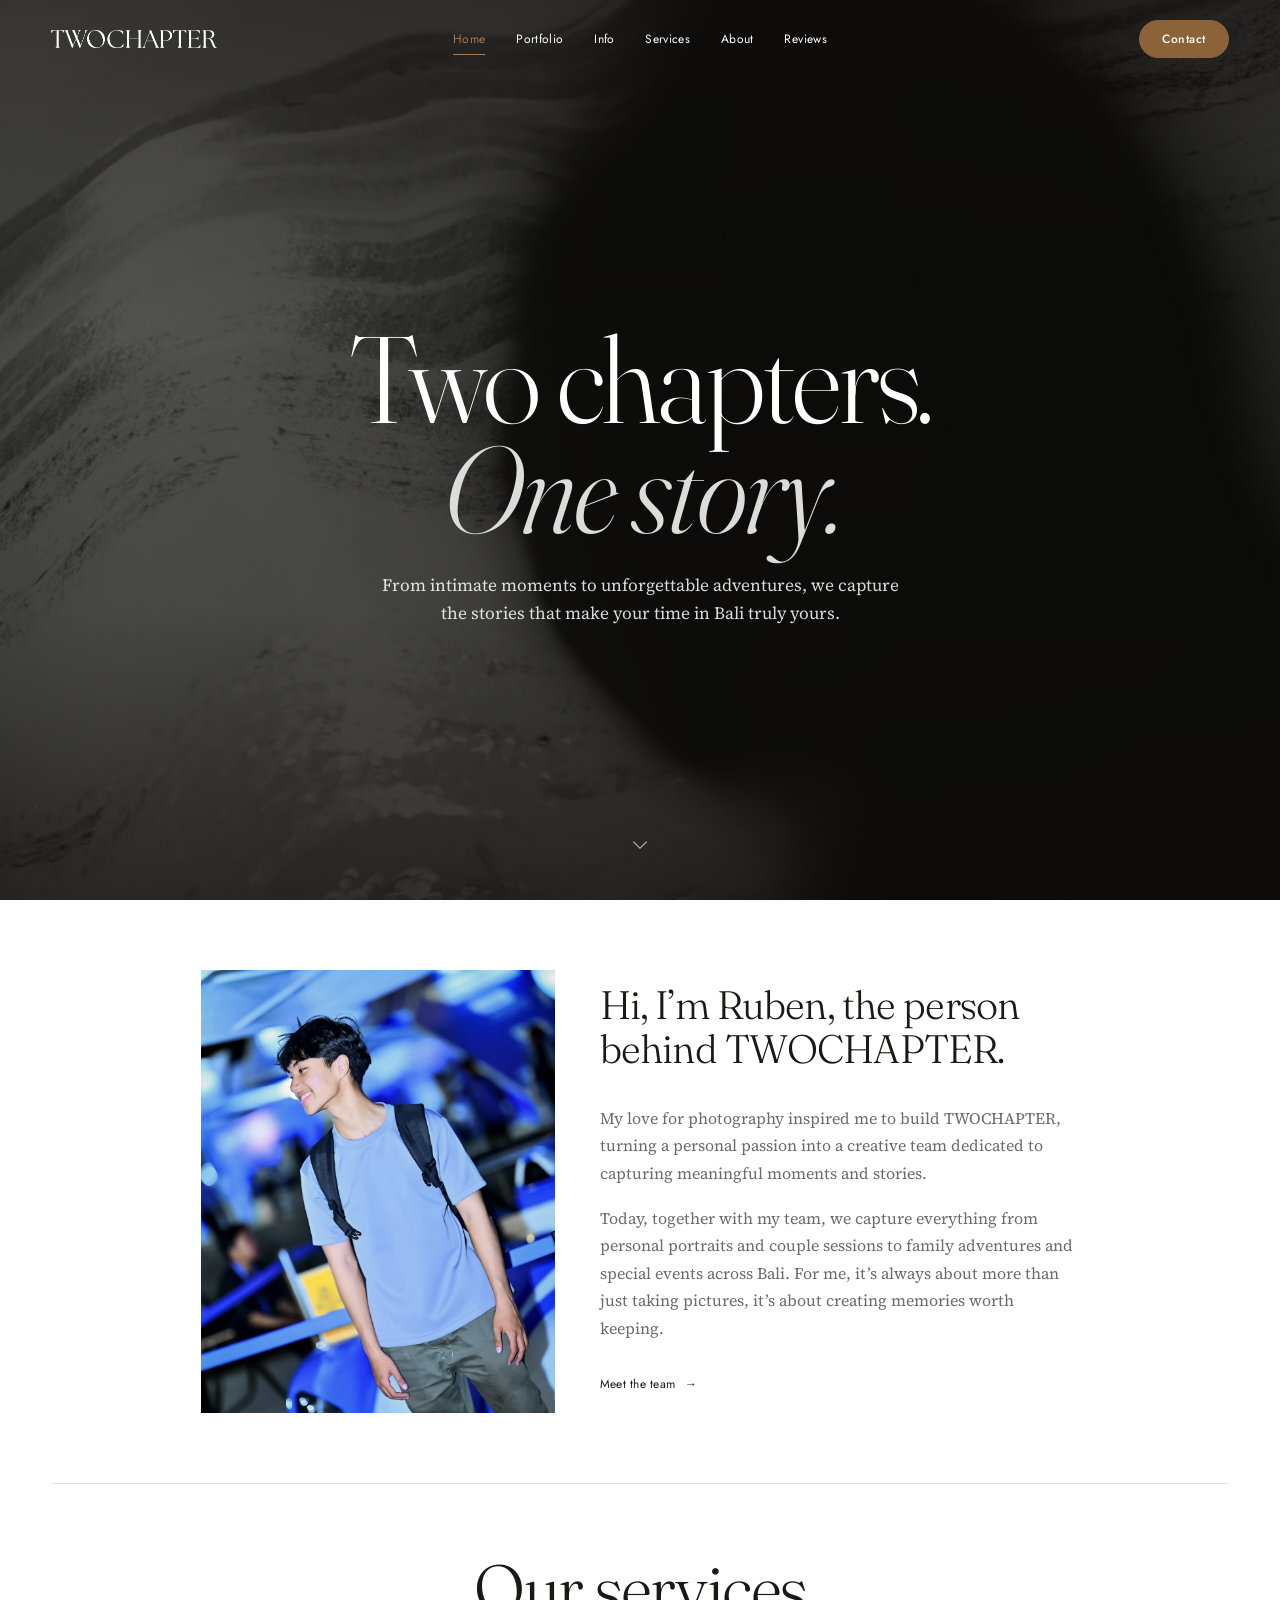
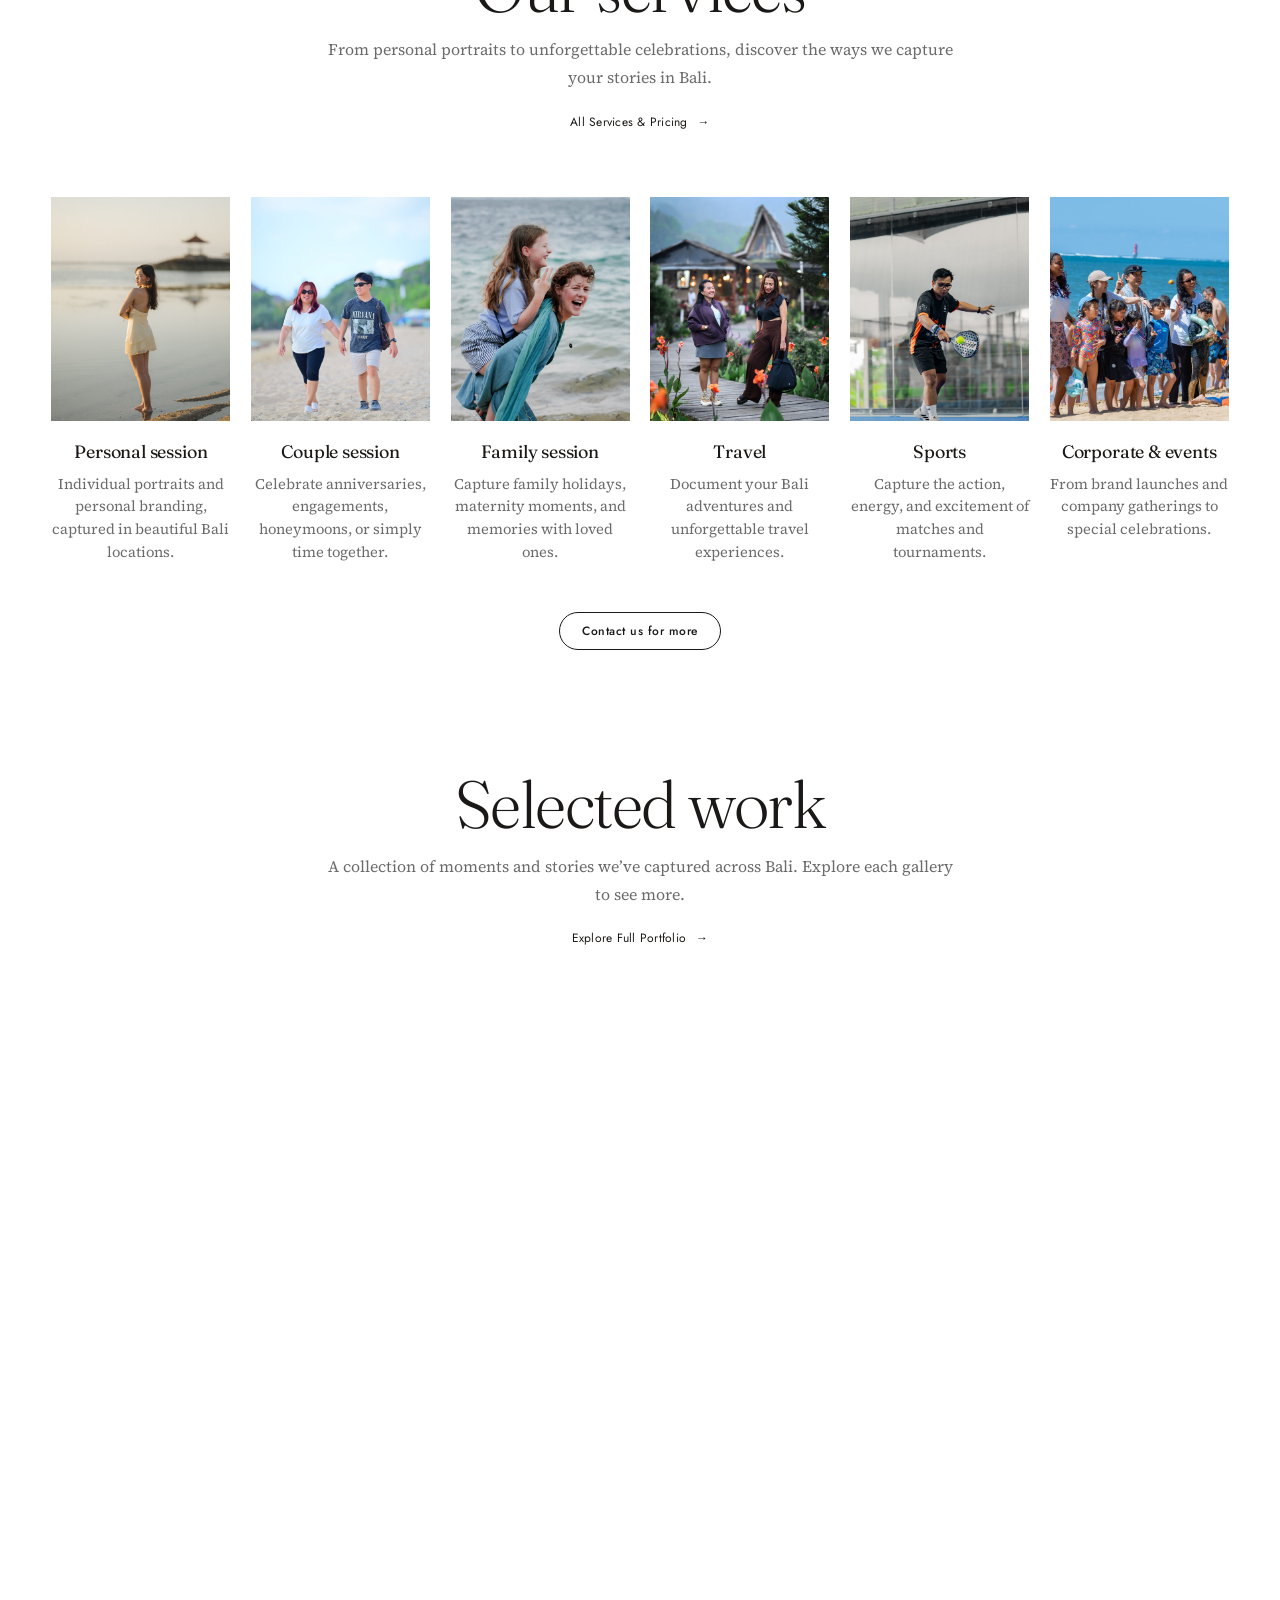
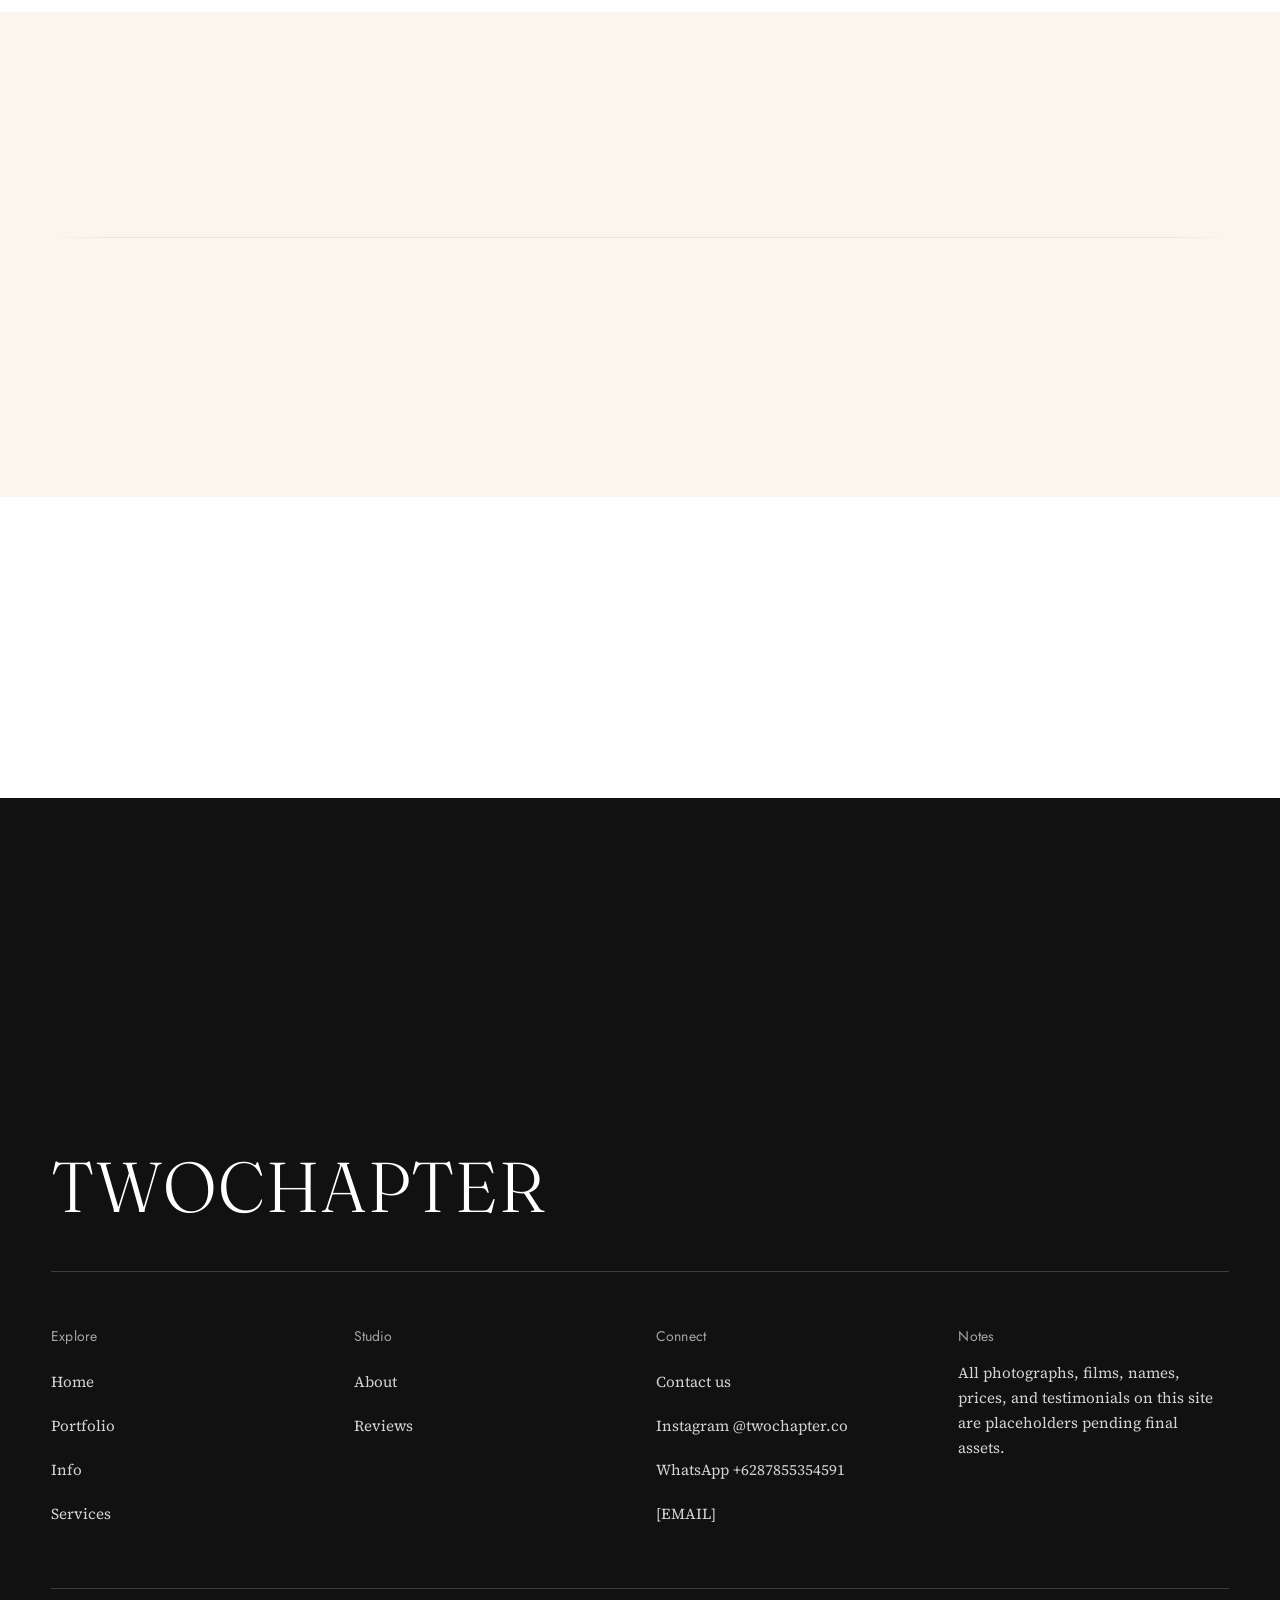
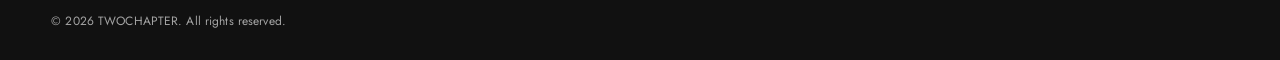
==== commit fe72e829: "Revert "Style home service cards as image overlays" This reverts commit 44ffc607be6025b89bd1ed868754" ====
--- a/index.html
+++ b/index.html
@@ -10,7 +10,7 @@
   <link rel="preconnect" href="https://fonts.googleapis.com">
   <link rel="preconnect" href="https://fonts.gstatic.com" crossorigin>
   <link href="https://fonts.googleapis.com/css2?family=Fraunces:ital,opsz,wght@0,9..144,300;0,9..144,400;1,9..144,300;1,9..144,400&family=Jost:wght@300;400;500&family=Source+Serif+4:ital,opsz,wght@0,8..60,300;0,8..60,400;0,8..60,600;1,8..60,300&display=swap" rel="stylesheet">
-  <link rel="stylesheet" href="assets/css/style.css?v=46">
+  <link rel="stylesheet" href="assets/css/style.css?v=45">
   <script>document.documentElement.classList.add('js');</script>
 </head>
 <body>
@@ -111,51 +111,51 @@
 
         <div class="service-preview">
           <a class="service-preview__card reveal" href="services.html#personal">
-            <div class="media ratio-4x5 service-preview__media">
-              <img src="assets/img/services/personal.jpg" alt="Woman photographed on a Bali beach at golden hour during a personal portrait session" loading="lazy">
-              <span class="service-preview__shade" aria-hidden="true"></span>
-              <h3>Personal session</h3>
-            </div>
+            <div class="media ratio-4x5">
+              <img src="assets/img/services/personal.jpg" alt="Woman photographed on a Bali beach at golden hour during a personal portrait session" width="1080" height="1620" loading="lazy">
+            </div>
+            <h3>Personal session</h3>
+            <p>Individual portraits and personal branding, captured in beautiful Bali locations.</p>
           </a>
 
           <a class="service-preview__card reveal reveal-delay-1" href="services.html#couple">
-            <div class="media ratio-4x5 service-preview__media">
-              <img src="assets/img/services/couple.jpg" alt="Couple walking on a Bali beach during a relaxed couple session" loading="lazy">
-              <span class="service-preview__shade" aria-hidden="true"></span>
-              <h3>Couple session</h3>
-            </div>
+            <div class="media ratio-4x5">
+              <img src="assets/img/services/couple.jpg" alt="Couple walking on a Bali beach during a relaxed couple session" width="1080" height="1350" loading="lazy">
+            </div>
+            <h3>Couple session</h3>
+            <p>Celebrate anniversaries, engagements, honeymoons, or simply time together.</p>
           </a>
 
           <a class="service-preview__card reveal reveal-delay-2" href="services.html#family">
-            <div class="media ratio-4x5 service-preview__media">
-              <img src="assets/img/services/family.jpg" alt="Mother carrying her child on a Bali beach during a family session" loading="lazy">
-              <span class="service-preview__shade" aria-hidden="true"></span>
-              <h3>Family session</h3>
-            </div>
+            <div class="media ratio-4x5">
+              <img src="assets/img/services/family.jpg" alt="Mother carrying her child on a Bali beach during a family session" width="1080" height="1350" loading="lazy">
+            </div>
+            <h3>Family session</h3>
+            <p>Capture family holidays, maternity moments, and memories with loved ones.</p>
           </a>
 
           <a class="service-preview__card reveal" href="services.html#travel">
-            <div class="media ratio-4x5 service-preview__media">
-              <img src="assets/img/services/travel.jpg" alt="Two travellers exploring a mountain village in Bali" loading="lazy">
-              <span class="service-preview__shade" aria-hidden="true"></span>
-              <h3>Travel</h3>
-            </div>
+            <div class="media ratio-4x5">
+              <img src="assets/img/services/travel.jpg" alt="Two travellers exploring a mountain village in Bali" width="1080" height="1350" loading="lazy">
+            </div>
+            <h3>Travel</h3>
+            <p>Document your Bali adventures and unforgettable travel experiences.</p>
           </a>
 
-          <a class="service-preview__card reveal reveal-delay-1" href="services.html#sports">
-            <div class="media ratio-4x5 service-preview__media">
-              <img src="assets/img/services/sports.jpg?v=2" alt="Padel player in action on an indoor court in Bali" loading="lazy">
-              <span class="service-preview__shade" aria-hidden="true"></span>
-              <h3>Sports</h3>
-            </div>
+          <a class="service-preview__card reveal reveal-delay-2" href="services.html#sports">
+            <div class="media ratio-4x5">
+              <img src="assets/img/services/sports.jpg?v=2" alt="Padel player in action on an indoor court in Bali" width="1080" height="1620" loading="lazy">
+            </div>
+            <h3>Sports</h3>
+            <p>Capture the action, energy, and excitement of matches and tournaments.</p>
           </a>
 
-          <a class="service-preview__card reveal reveal-delay-2" href="services.html#corporate-events">
-            <div class="media ratio-4x5 service-preview__media">
-              <img src="assets/img/services/events.jpg" alt="Group of people gathered on a Bali beach during an event" loading="lazy">
-              <span class="service-preview__shade" aria-hidden="true"></span>
-              <h3>Corporate &amp; events</h3>
-            </div>
+          <a class="service-preview__card reveal reveal-delay-1" href="services.html#corporate-events">
+            <div class="media ratio-4x5">
+              <img src="assets/img/services/events.jpg" alt="Group of people gathered on a Bali beach during an event" width="1080" height="1350" loading="lazy">
+            </div>
+            <h3>Corporate &amp; events</h3>
+            <p>From brand launches and company gatherings to special celebrations.</p>
           </a>
         </div>
 
--- a/assets/css/style.css
+++ b/assets/css/style.css
@@ -969,48 +969,38 @@
 
 .service-preview__card {
   display: block;
-  overflow: hidden;
   text-align: center;
 }
 
-.service-preview__media {
-  position: relative;
-}
-
-.service-preview__shade {
-  position: absolute;
-  inset: 0;
-  z-index: 0;
-  background: rgba(0, 0, 0, 0.38);
-  transition: opacity 0.45s var(--ease);
+.service-preview__card .media {
+  margin-bottom: 20px;
 }
 
 .service-preview__card h3 {
-  position: absolute;
-  inset: 0;
-  z-index: 1;
-  display: flex;
-  align-items: center;
-  justify-content: center;
-  padding: clamp(14px, 2vw, 24px);
   font-family: var(--font-display);
-  font-size: clamp(1.1rem, 1.5vw, 1.55rem);
-  font-weight: 300;
-  letter-spacing: 0.01em;
+  font-size: clamp(1.05rem, 1.4vw, 1.35rem);
+  font-weight: 400;
+  letter-spacing: -0.01em;
   line-height: 1.2;
-  color: #ffffff;
-  text-shadow: 0 1px 16px rgba(0, 0, 0, 0.4);
-  pointer-events: none;
-}
-
-.service-preview__card:hover .service-preview__shade,
-.service-preview__card:focus-visible .service-preview__shade {
-  opacity: 0;
+  transition: color 0.3s var(--ease);
+}
+
+.service-preview__card p {
+  max-width: 30ch;
+  margin: 10px auto 0;
+  font-size: 0.92rem;
+  line-height: 1.55;
+  color: var(--muted);
+}
+
+.service-preview__card:hover h3,
+.service-preview__card:focus-visible h3 {
+  color: var(--brass);
 }
 
 .service-preview__card:hover .media img,
 .service-preview__card:focus-visible .media img {
-  transform: scale(1.05);
+  transform: scale(1.03);
 }
 
 .service-preview__cta {
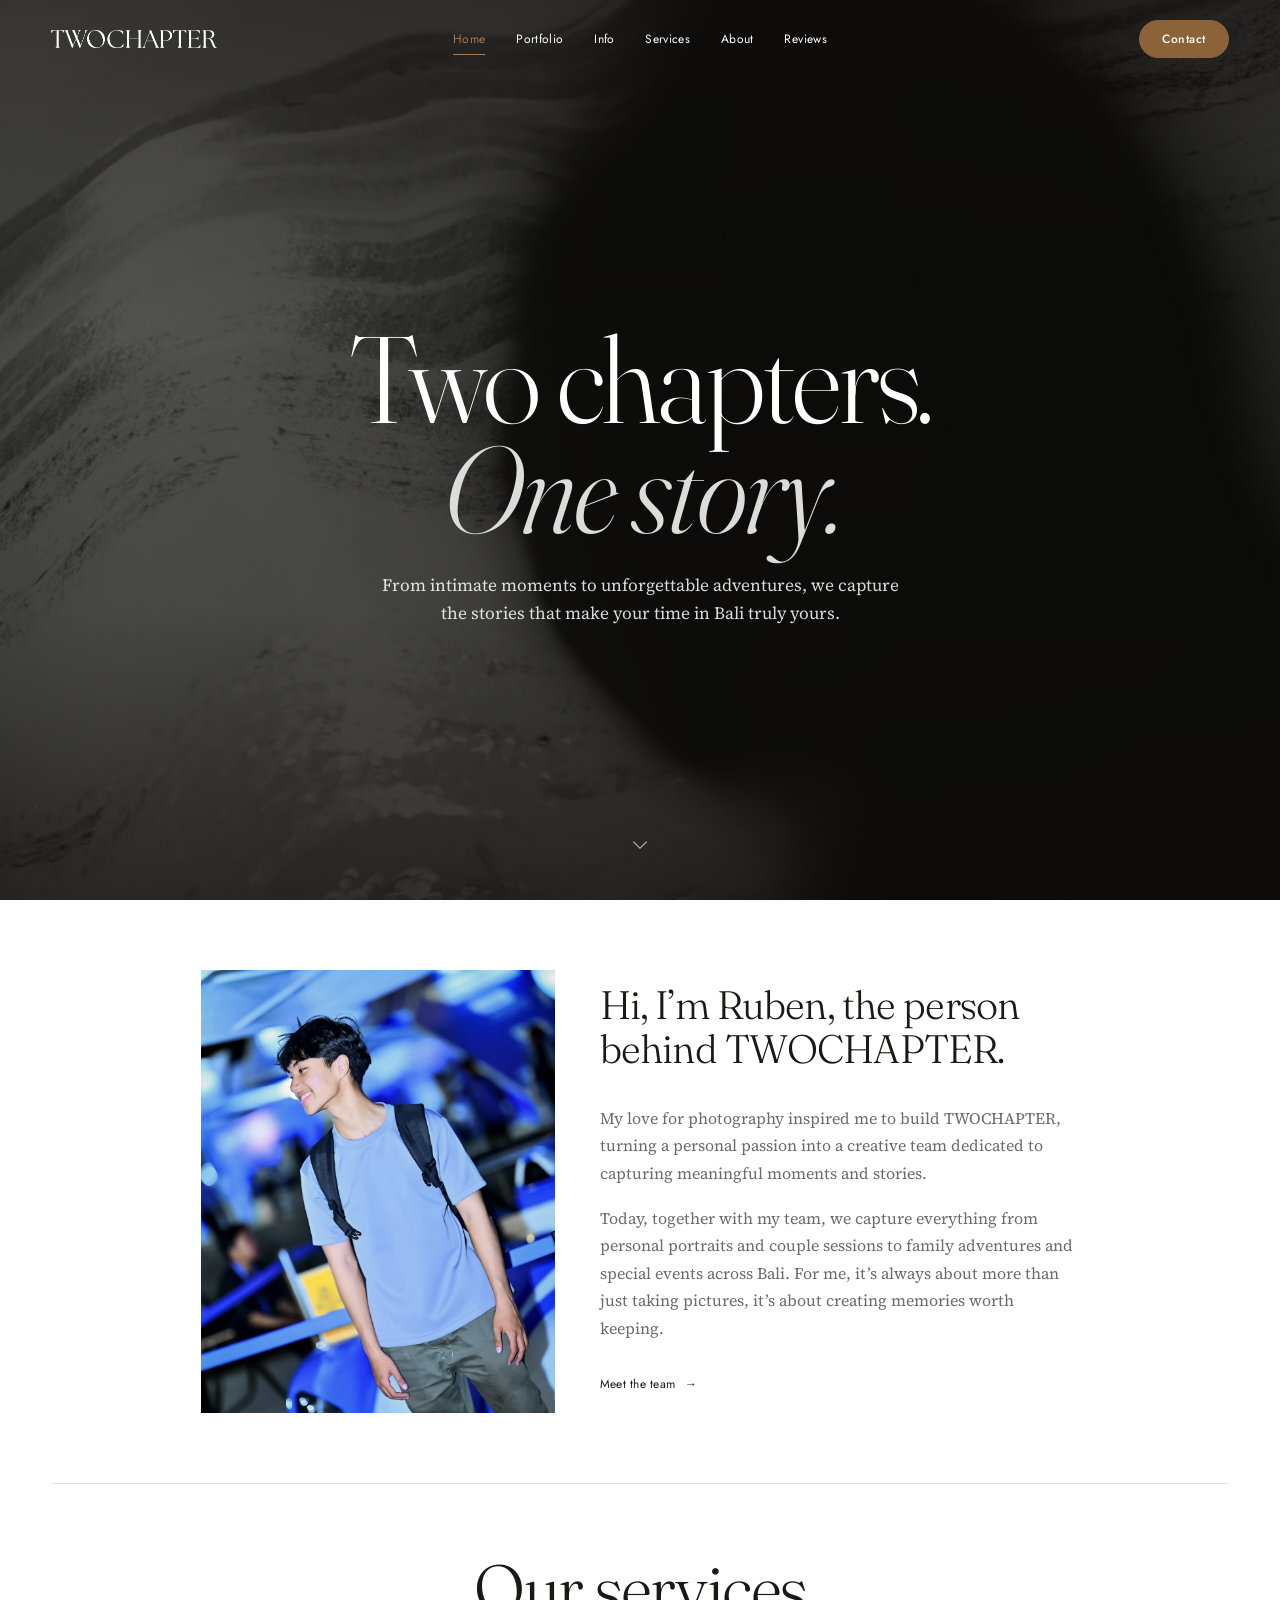
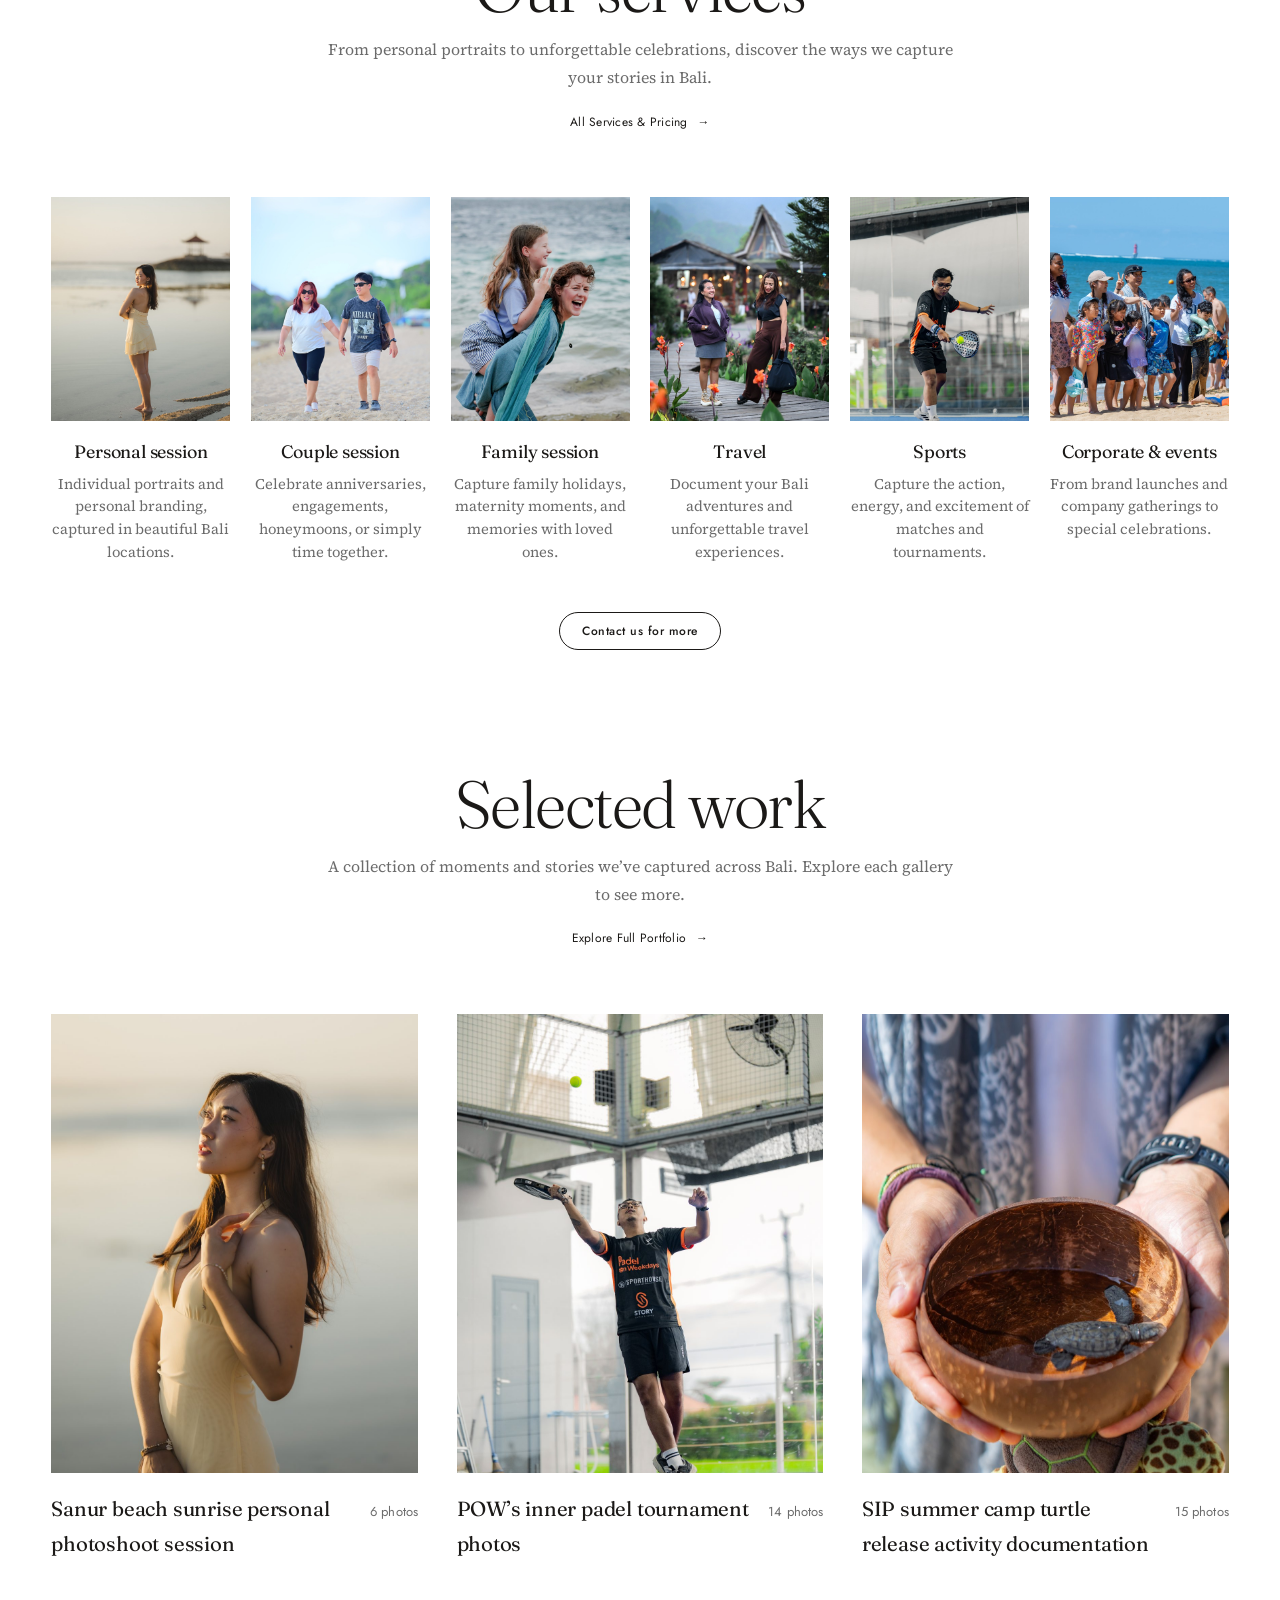
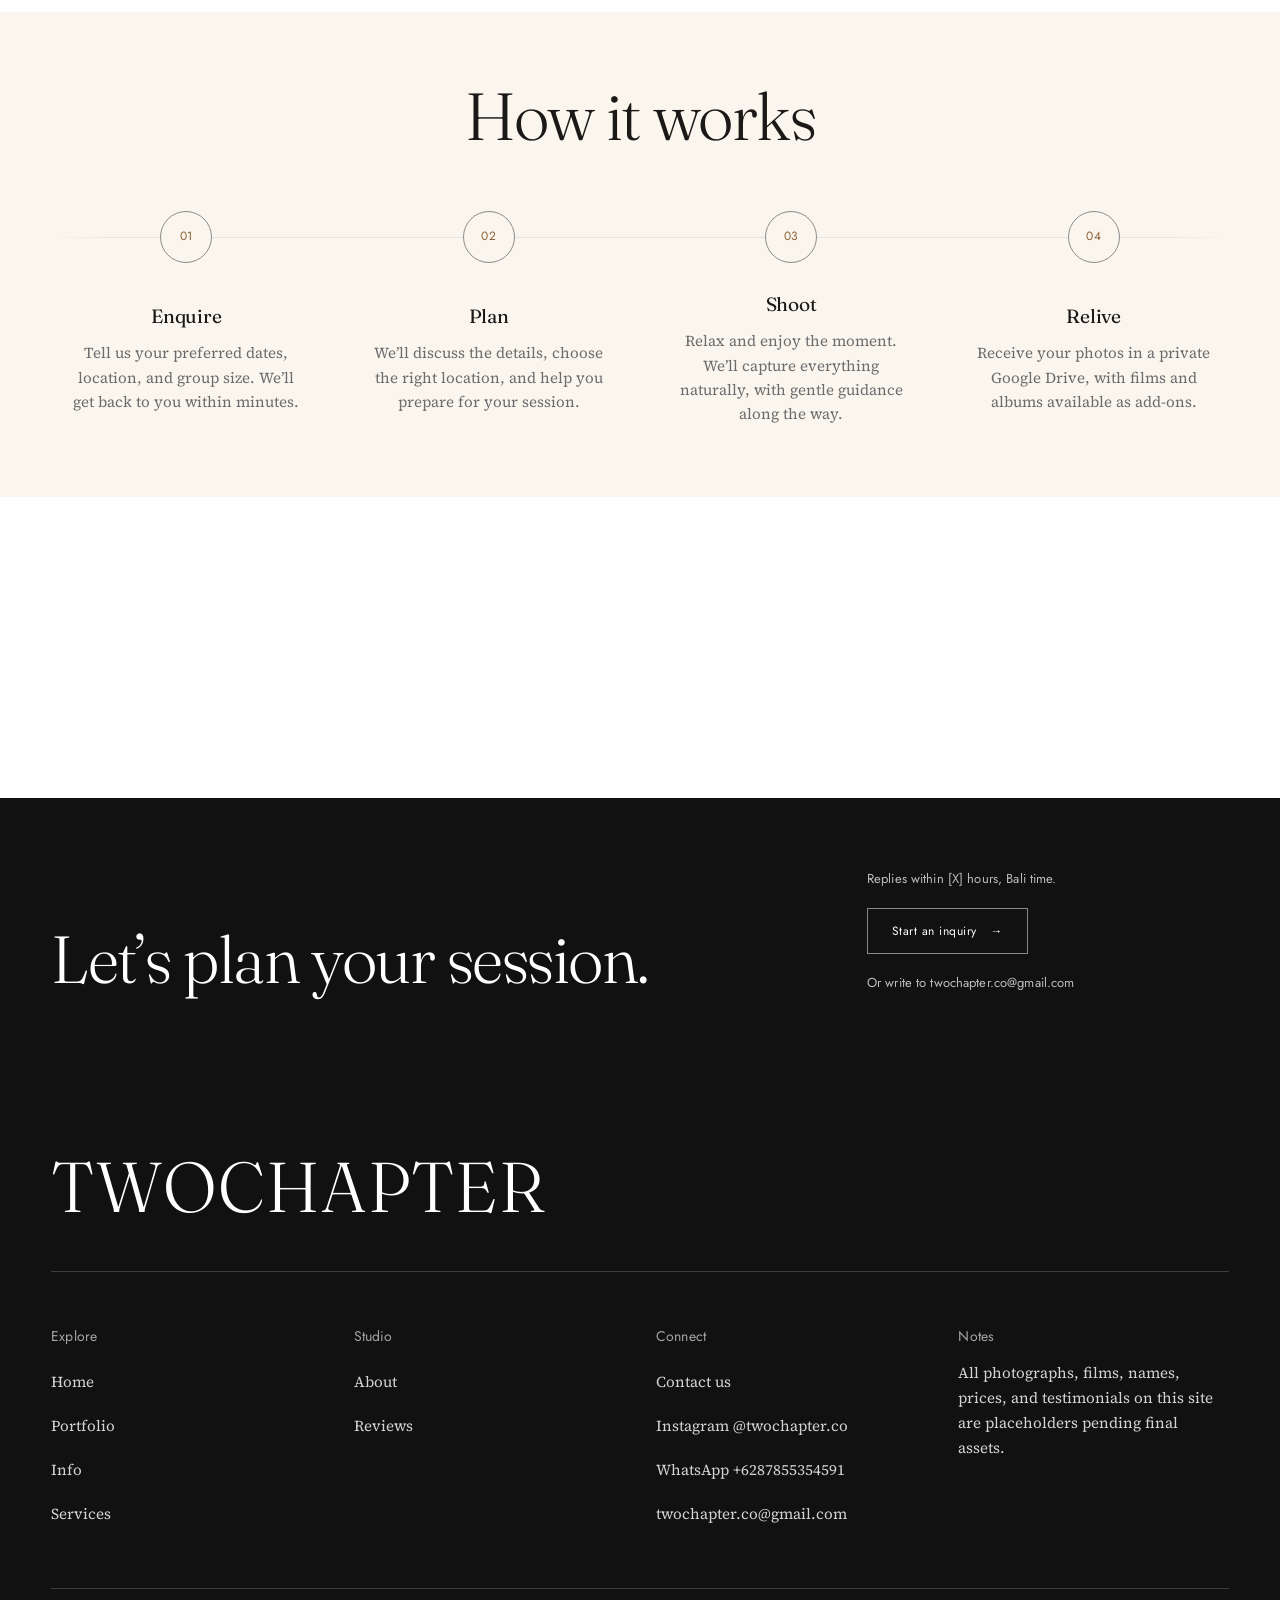
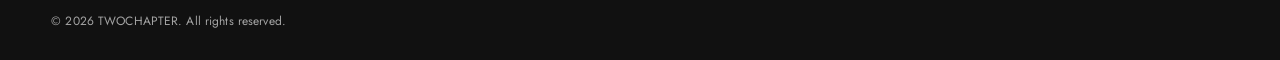
==== commit aca72b85: "Add email links across the site" ====
--- a/index.html
+++ b/index.html
@@ -458,7 +458,7 @@
         <div class="cta__aside reveal reveal-delay-1">
           <p>Replies within [X] hours, Bali time.</p>
           <a class="btn btn--light" href="contact.html">Start an inquiry <span class="arrow" aria-hidden="true">→</span></a>
-          <p>Or write to <span class="placeholder">[EMAIL]</span></p>
+          <p>Or write to <a href="mailto:twochapter.co@gmail.com">twochapter.co@gmail.com</a></p>
         </div>
       </div>
     </section>
@@ -488,7 +488,7 @@
           <a href="contact.html">Contact us</a>
           <a href="https://www.instagram.com/twochapter.co/" target="_blank" rel="noopener">Instagram @twochapter.co</a>
           <a href="https://wa.me/6287855354591" target="_blank" rel="noopener">WhatsApp +6287855354591</a>
-          <a href="#" aria-disabled="true">[EMAIL]</a>
+          <a href="mailto:twochapter.co@gmail.com">twochapter.co@gmail.com</a>
         </div>
         <div>
           <h2 class="footer-label">Notes</h2>
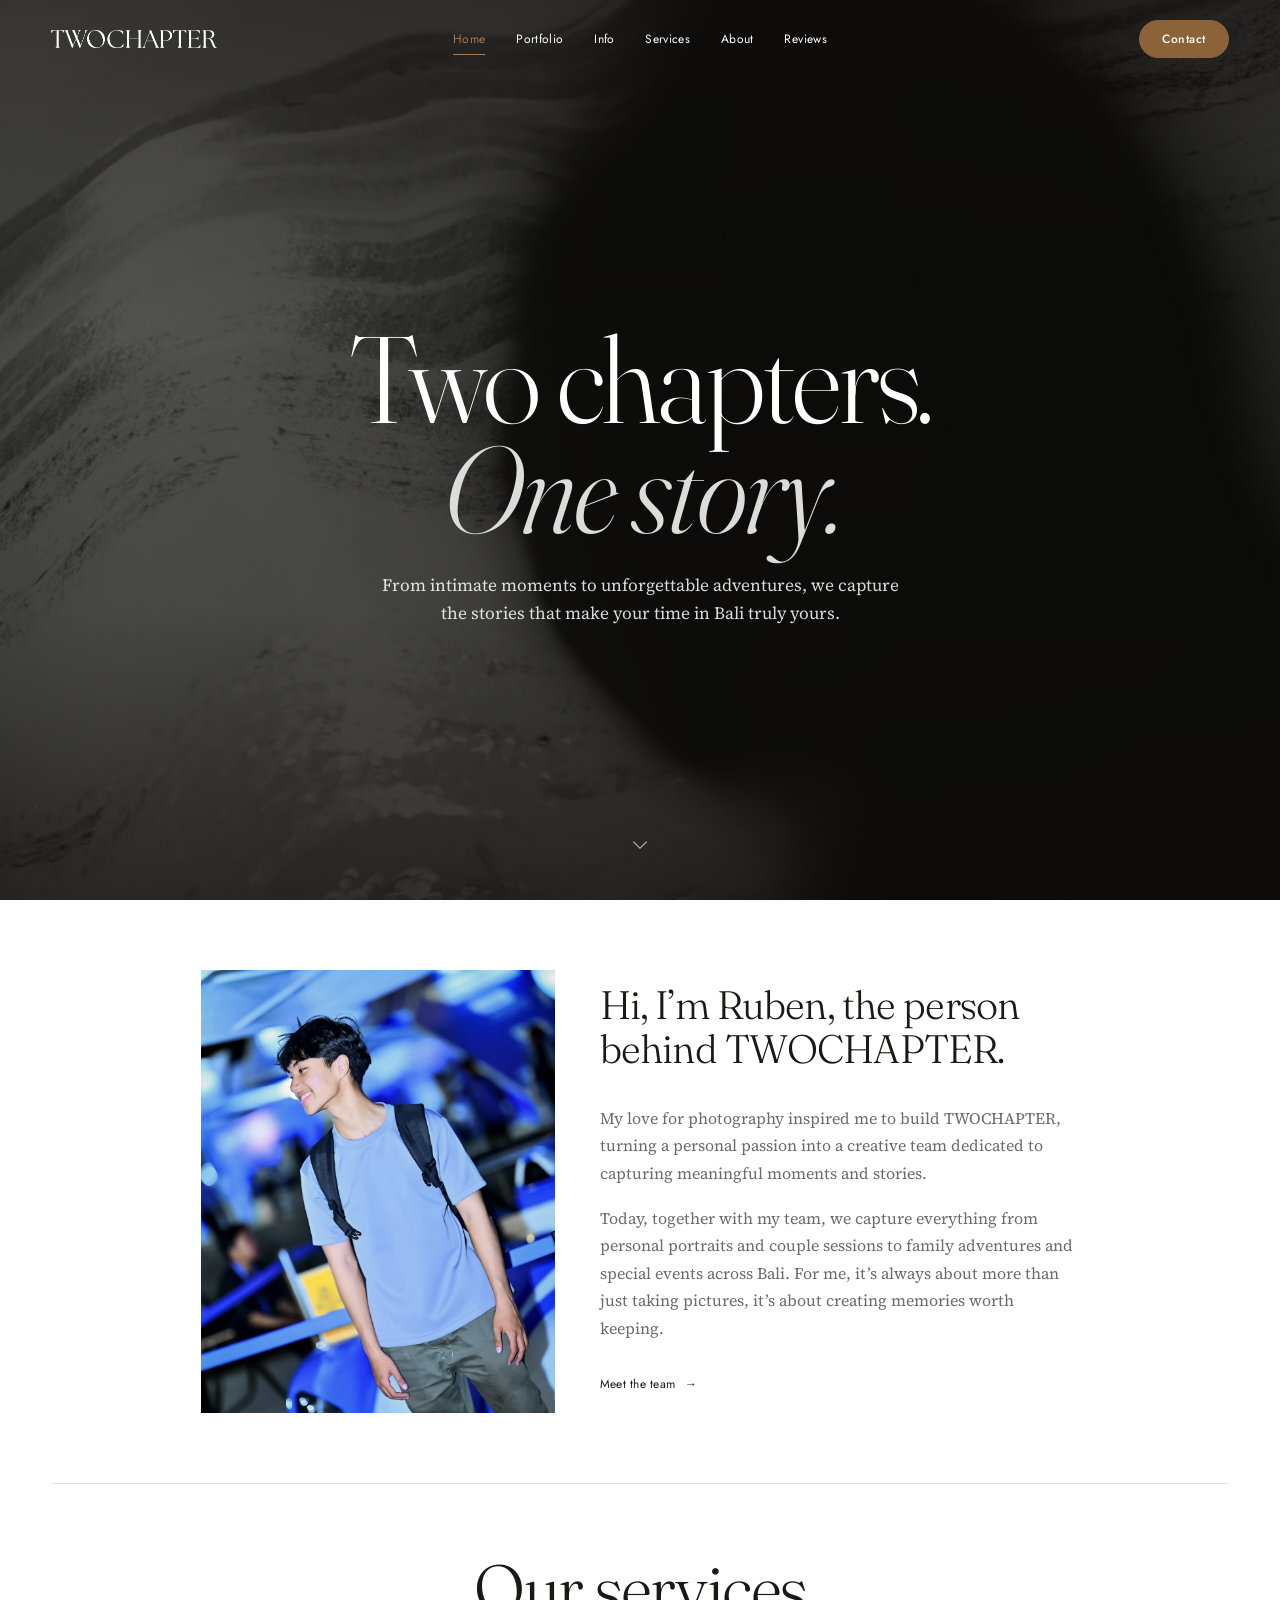
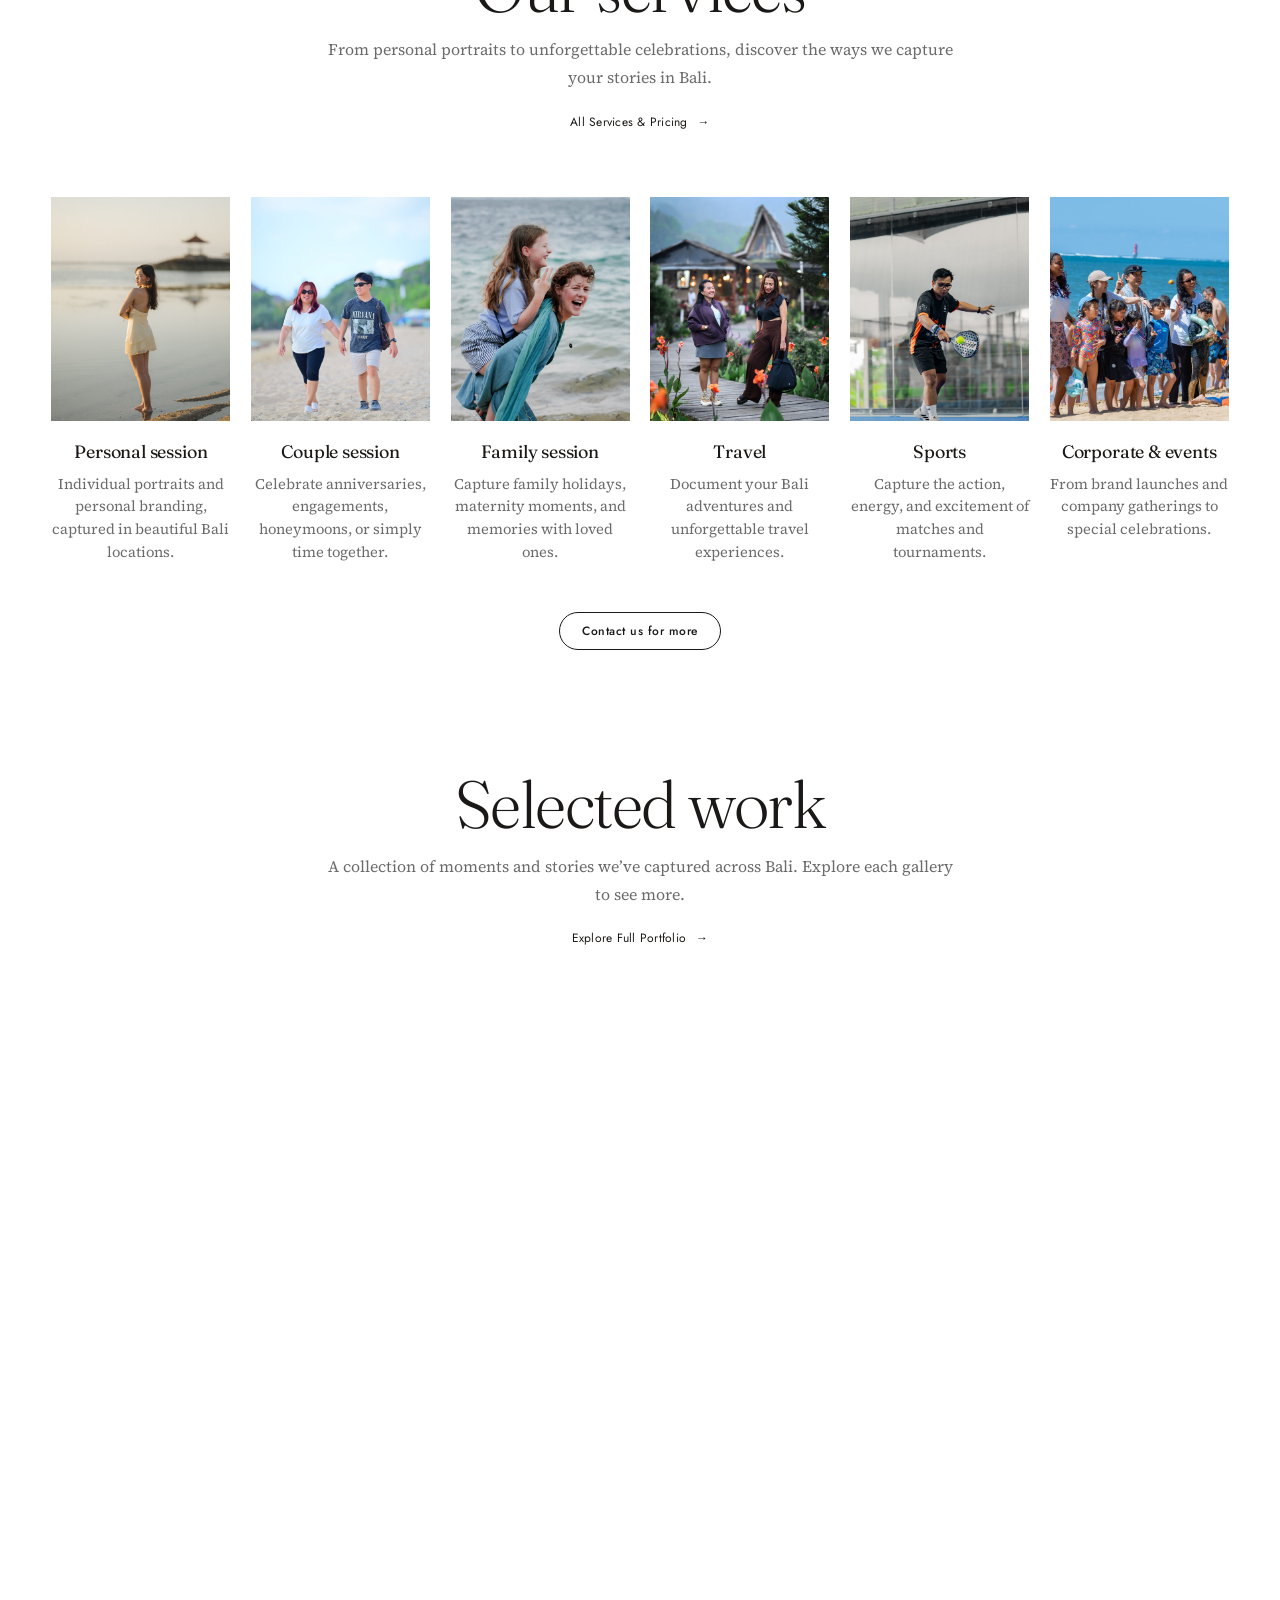
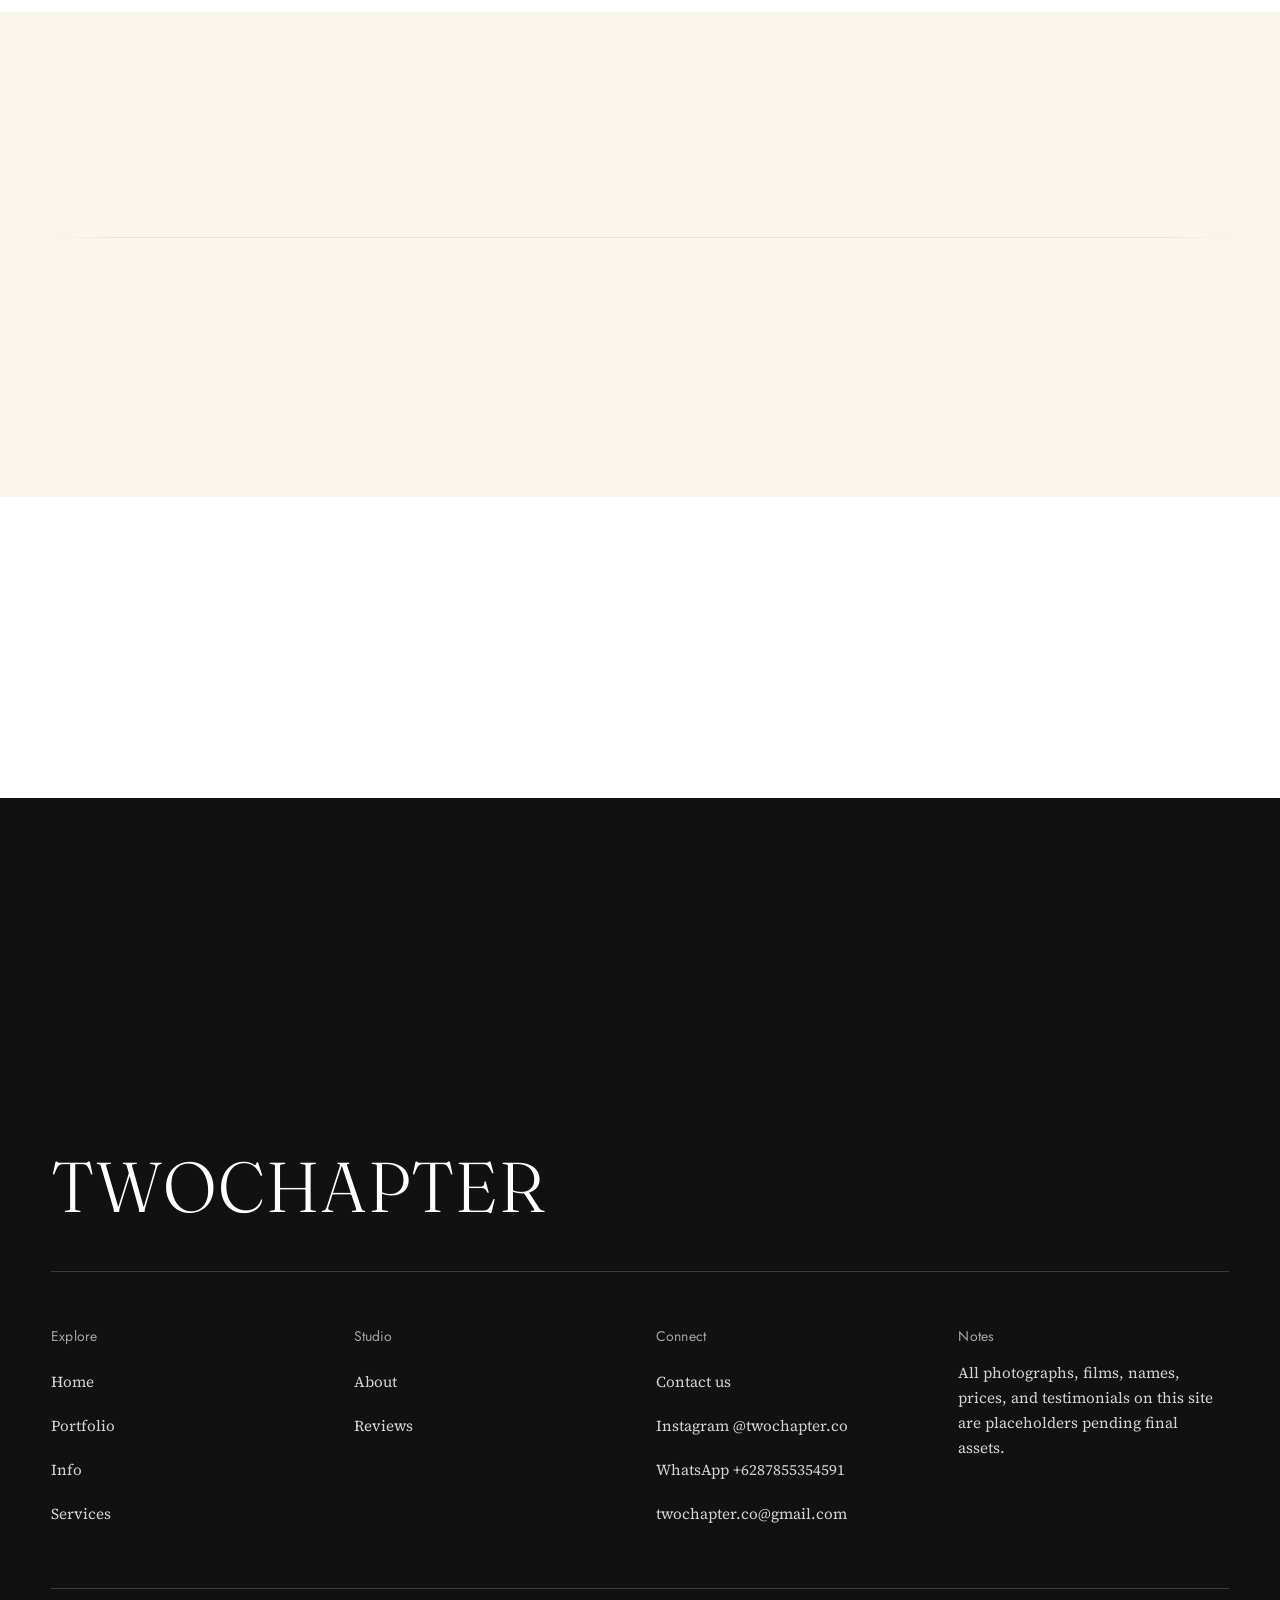
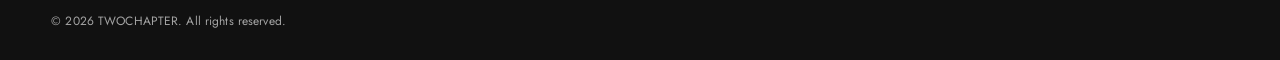
==== commit daa98e67: "Align mobile roadmap line with markers" ====
--- a/index.html
+++ b/index.html
@@ -10,7 +10,7 @@
   <link rel="preconnect" href="https://fonts.googleapis.com">
   <link rel="preconnect" href="https://fonts.gstatic.com" crossorigin>
   <link href="https://fonts.googleapis.com/css2?family=Fraunces:ital,opsz,wght@0,9..144,300;0,9..144,400;1,9..144,300;1,9..144,400&family=Jost:wght@300;400;500&family=Source+Serif+4:ital,opsz,wght@0,8..60,300;0,8..60,400;0,8..60,600;1,8..60,300&display=swap" rel="stylesheet">
-  <link rel="stylesheet" href="assets/css/style.css?v=45">
+  <link rel="stylesheet" href="assets/css/style.css?v=48">
   <script>document.documentElement.classList.add('js');</script>
 </head>
 <body>
--- a/assets/css/style.css
+++ b/assets/css/style.css
@@ -1353,7 +1353,7 @@
   .roadmap-h::before {
     top: 0;
     bottom: 0;
-    left: 26px;
+    left: 48px;
     right: auto;
     width: 1px;
     height: auto;
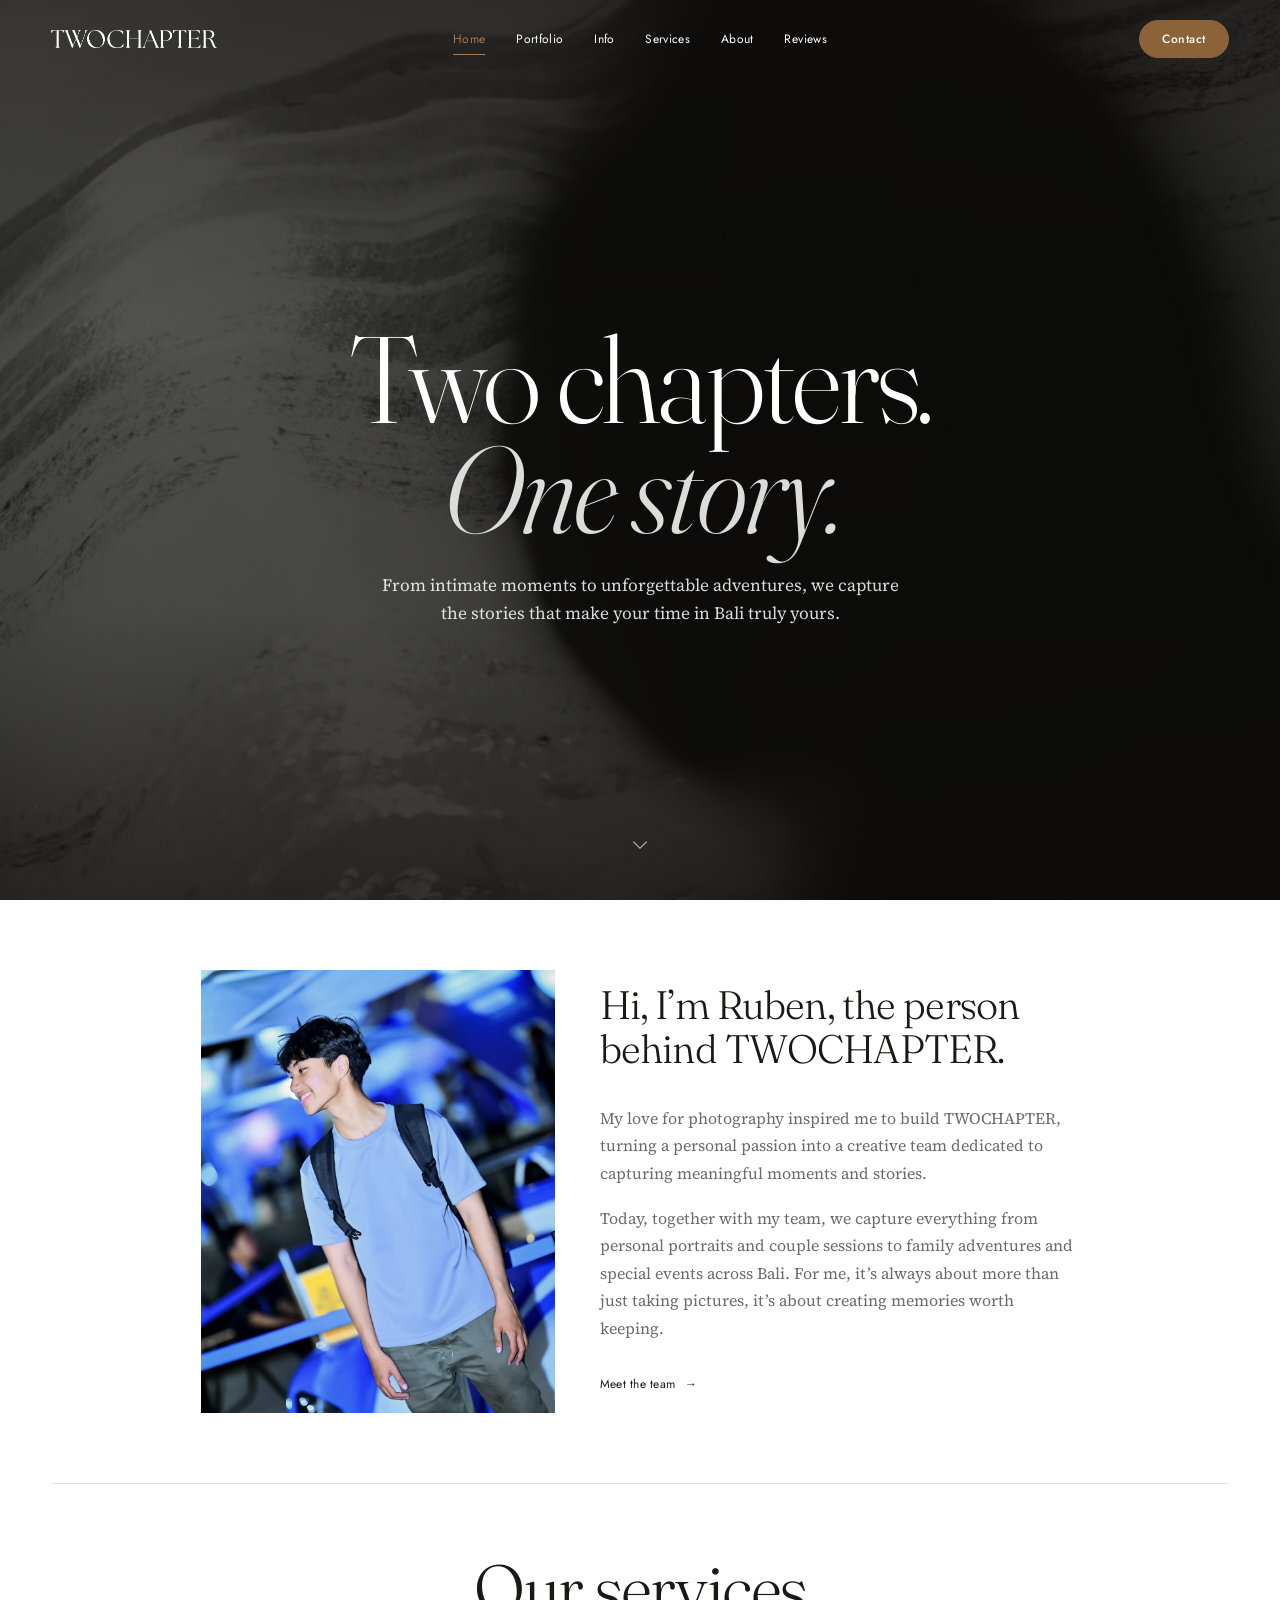
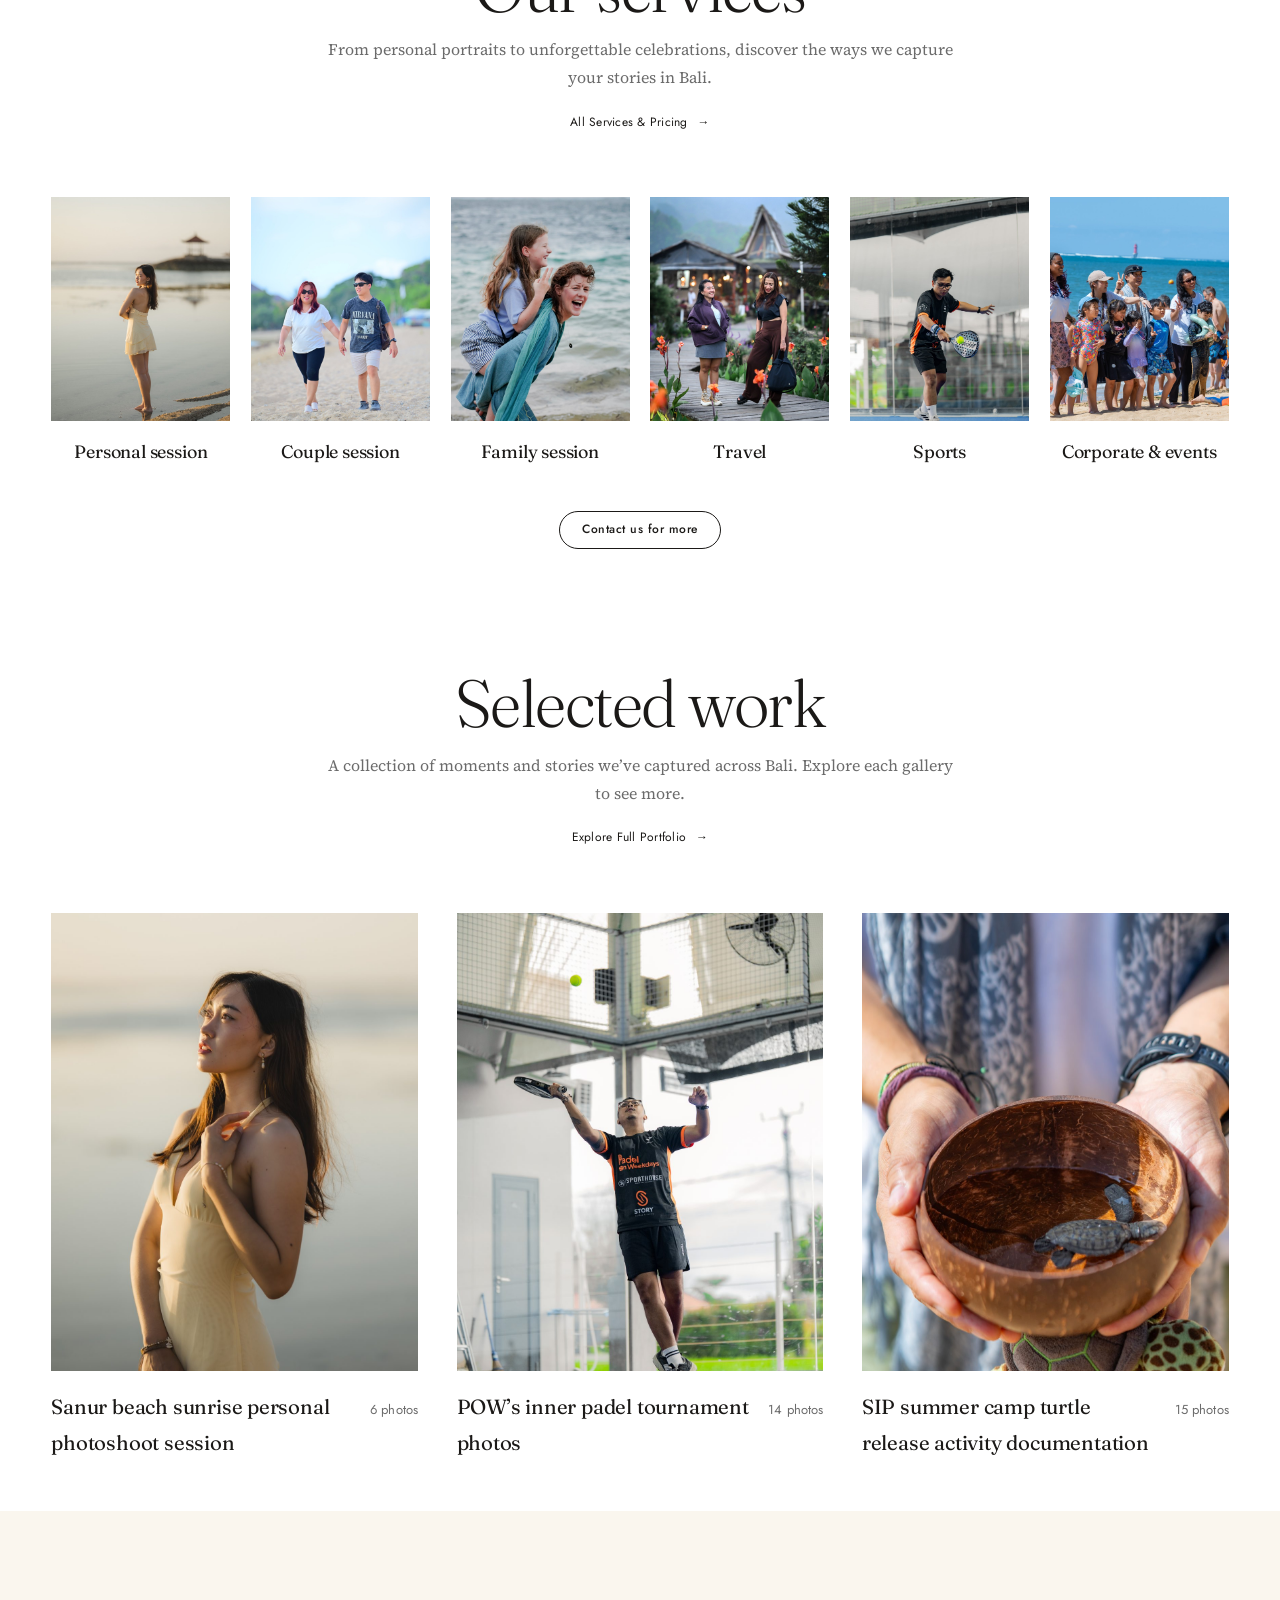
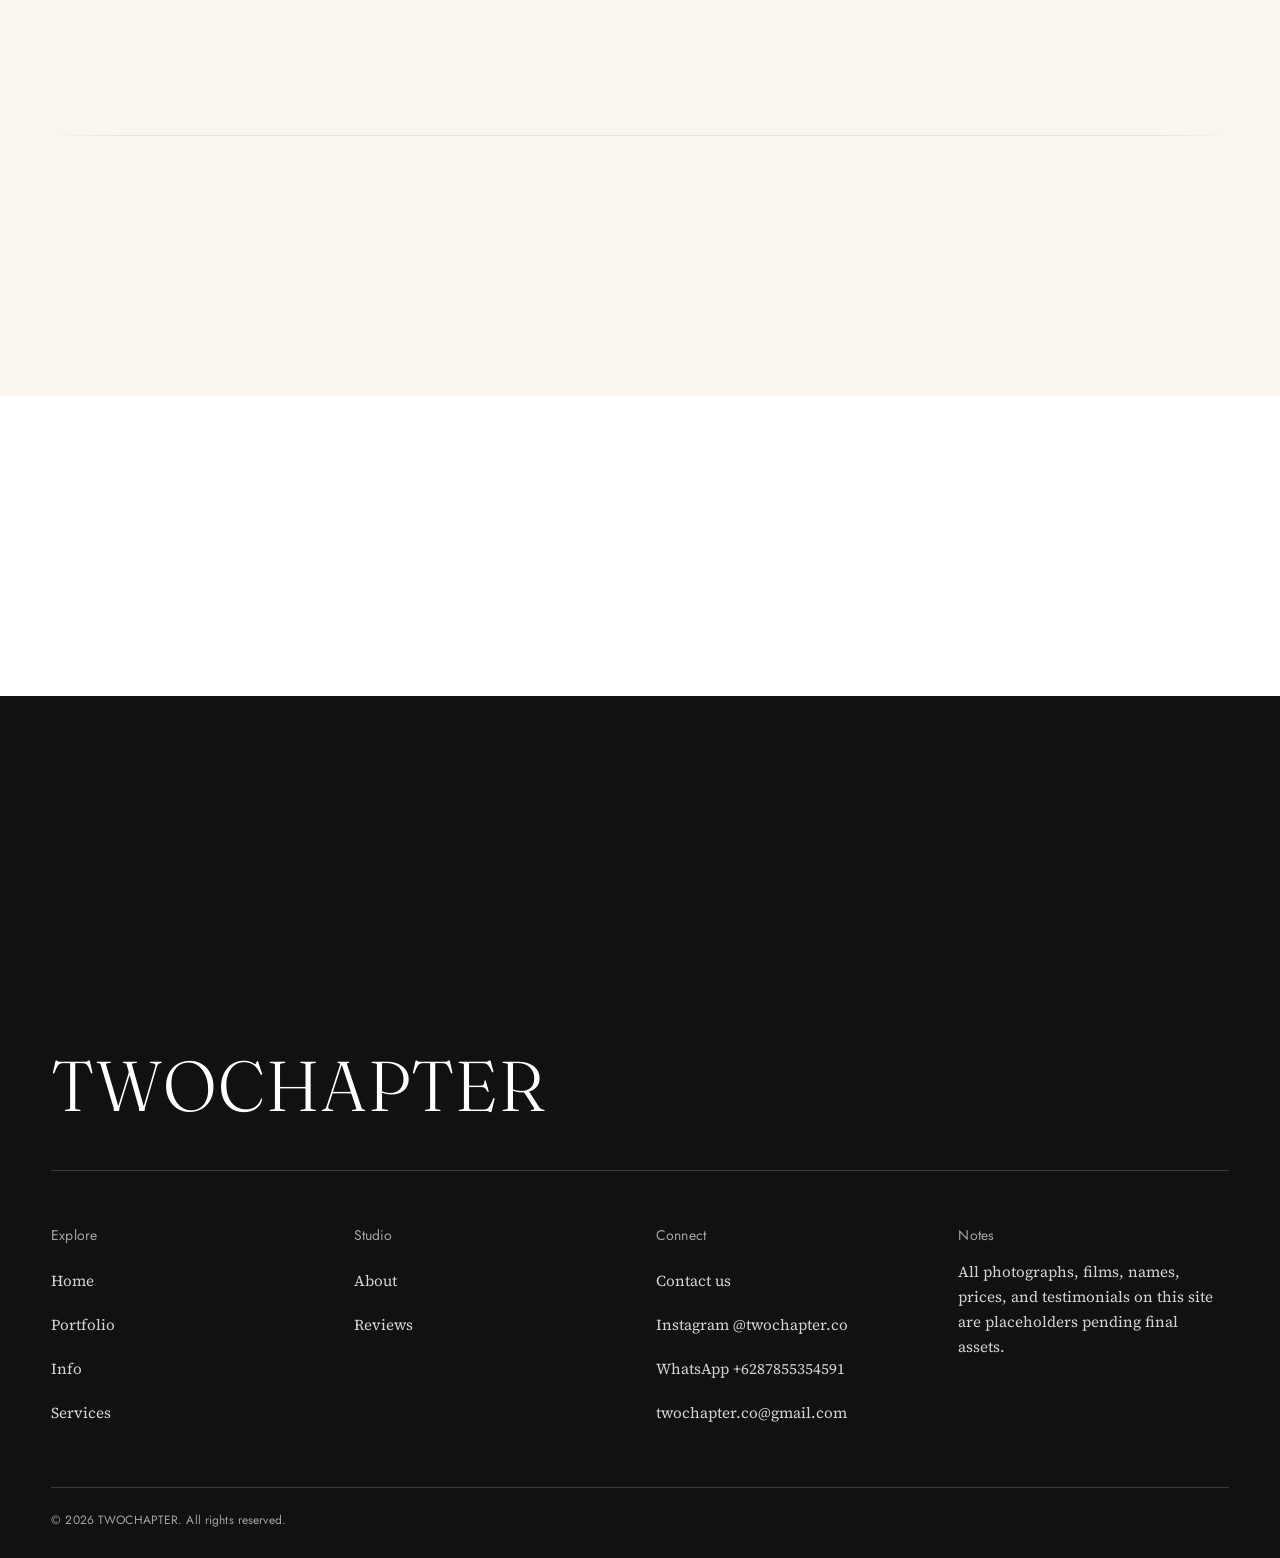
==== commit 695dc9f4: "Remove descriptions from home service cards" ====
--- a/index.html
+++ b/index.html
@@ -115,7 +115,6 @@
               <img src="assets/img/services/personal.jpg" alt="Woman photographed on a Bali beach at golden hour during a personal portrait session" width="1080" height="1620" loading="lazy">
             </div>
             <h3>Personal session</h3>
-            <p>Individual portraits and personal branding, captured in beautiful Bali locations.</p>
           </a>
 
           <a class="service-preview__card reveal reveal-delay-1" href="services.html#couple">
@@ -123,7 +122,6 @@
               <img src="assets/img/services/couple.jpg" alt="Couple walking on a Bali beach during a relaxed couple session" width="1080" height="1350" loading="lazy">
             </div>
             <h3>Couple session</h3>
-            <p>Celebrate anniversaries, engagements, honeymoons, or simply time together.</p>
           </a>
 
           <a class="service-preview__card reveal reveal-delay-2" href="services.html#family">
@@ -131,7 +129,6 @@
               <img src="assets/img/services/family.jpg" alt="Mother carrying her child on a Bali beach during a family session" width="1080" height="1350" loading="lazy">
             </div>
             <h3>Family session</h3>
-            <p>Capture family holidays, maternity moments, and memories with loved ones.</p>
           </a>
 
           <a class="service-preview__card reveal" href="services.html#travel">
@@ -139,7 +136,6 @@
               <img src="assets/img/services/travel.jpg" alt="Two travellers exploring a mountain village in Bali" width="1080" height="1350" loading="lazy">
             </div>
             <h3>Travel</h3>
-            <p>Document your Bali adventures and unforgettable travel experiences.</p>
           </a>
 
           <a class="service-preview__card reveal reveal-delay-2" href="services.html#sports">
@@ -147,7 +143,6 @@
               <img src="assets/img/services/sports.jpg?v=2" alt="Padel player in action on an indoor court in Bali" width="1080" height="1620" loading="lazy">
             </div>
             <h3>Sports</h3>
-            <p>Capture the action, energy, and excitement of matches and tournaments.</p>
           </a>
 
           <a class="service-preview__card reveal reveal-delay-1" href="services.html#corporate-events">
@@ -155,7 +150,6 @@
               <img src="assets/img/services/events.jpg" alt="Group of people gathered on a Bali beach during an event" width="1080" height="1350" loading="lazy">
             </div>
             <h3>Corporate &amp; events</h3>
-            <p>From brand launches and company gatherings to special celebrations.</p>
           </a>
         </div>
 
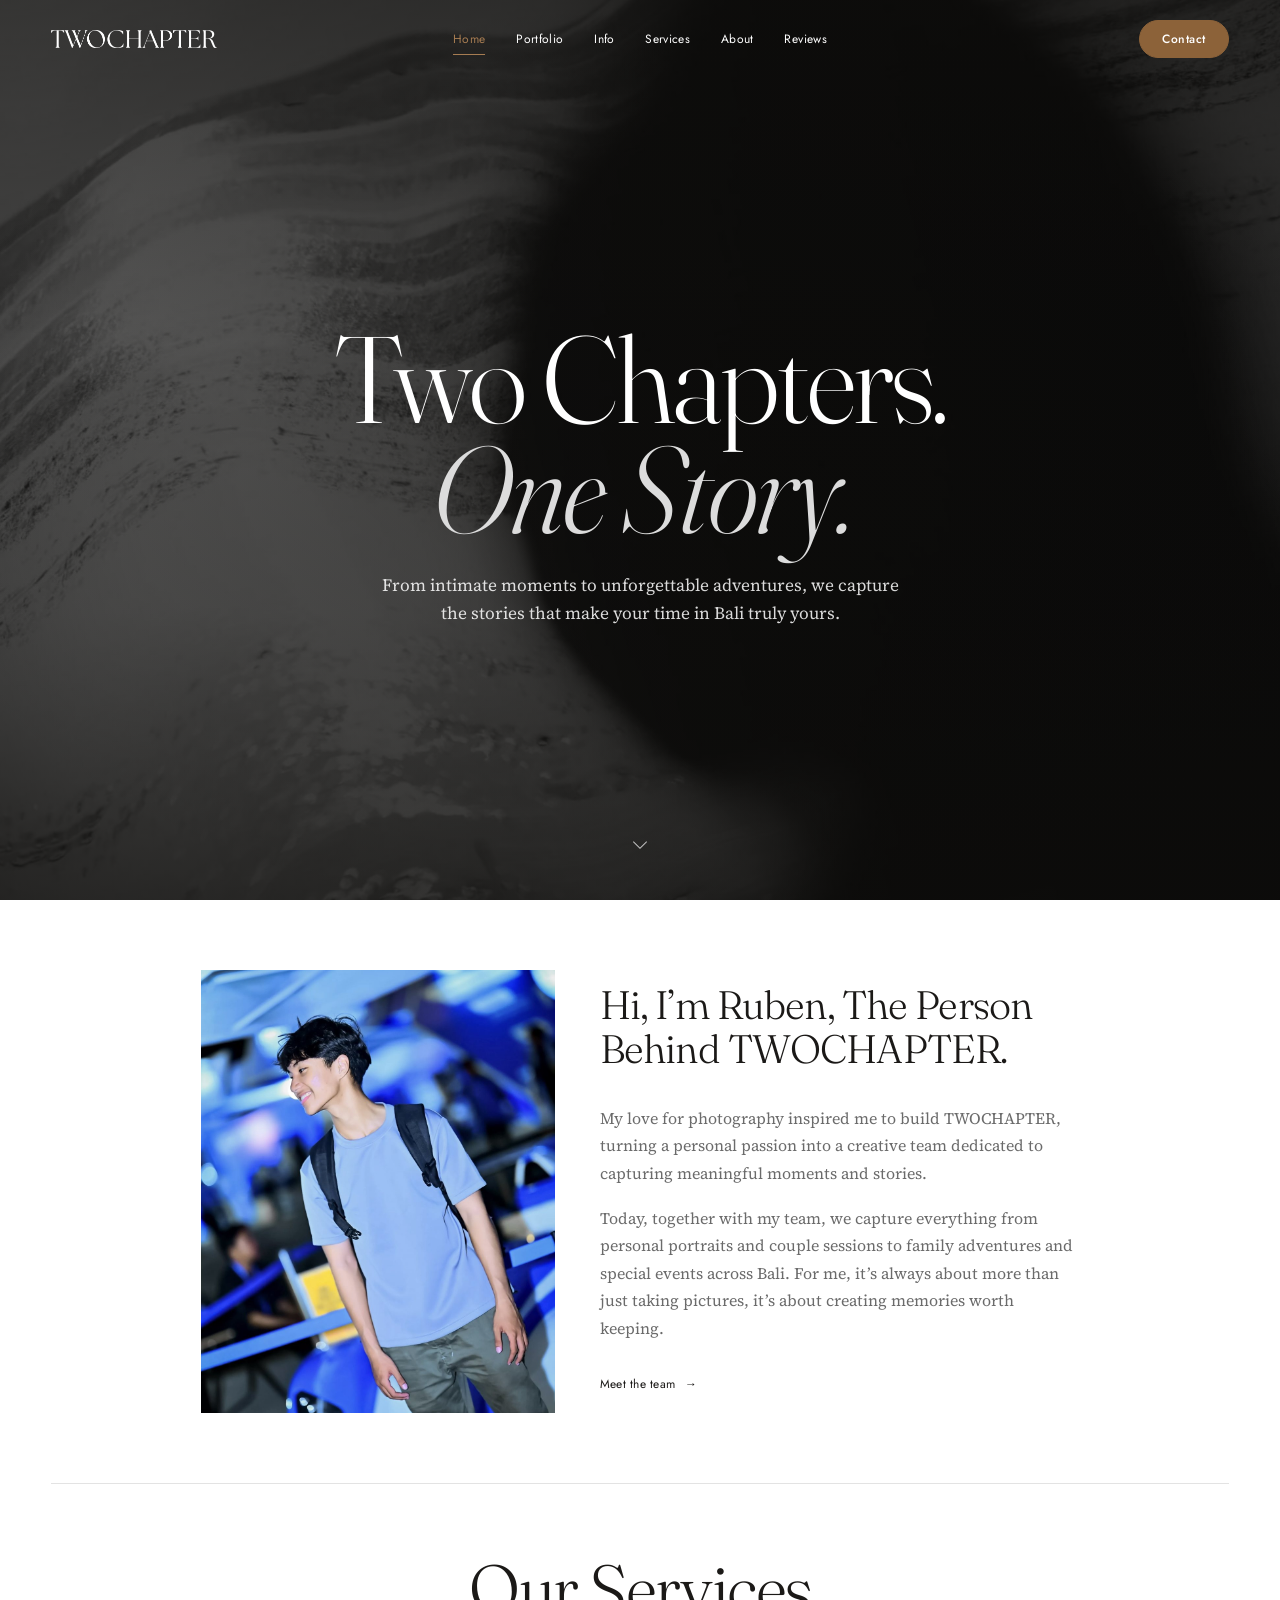
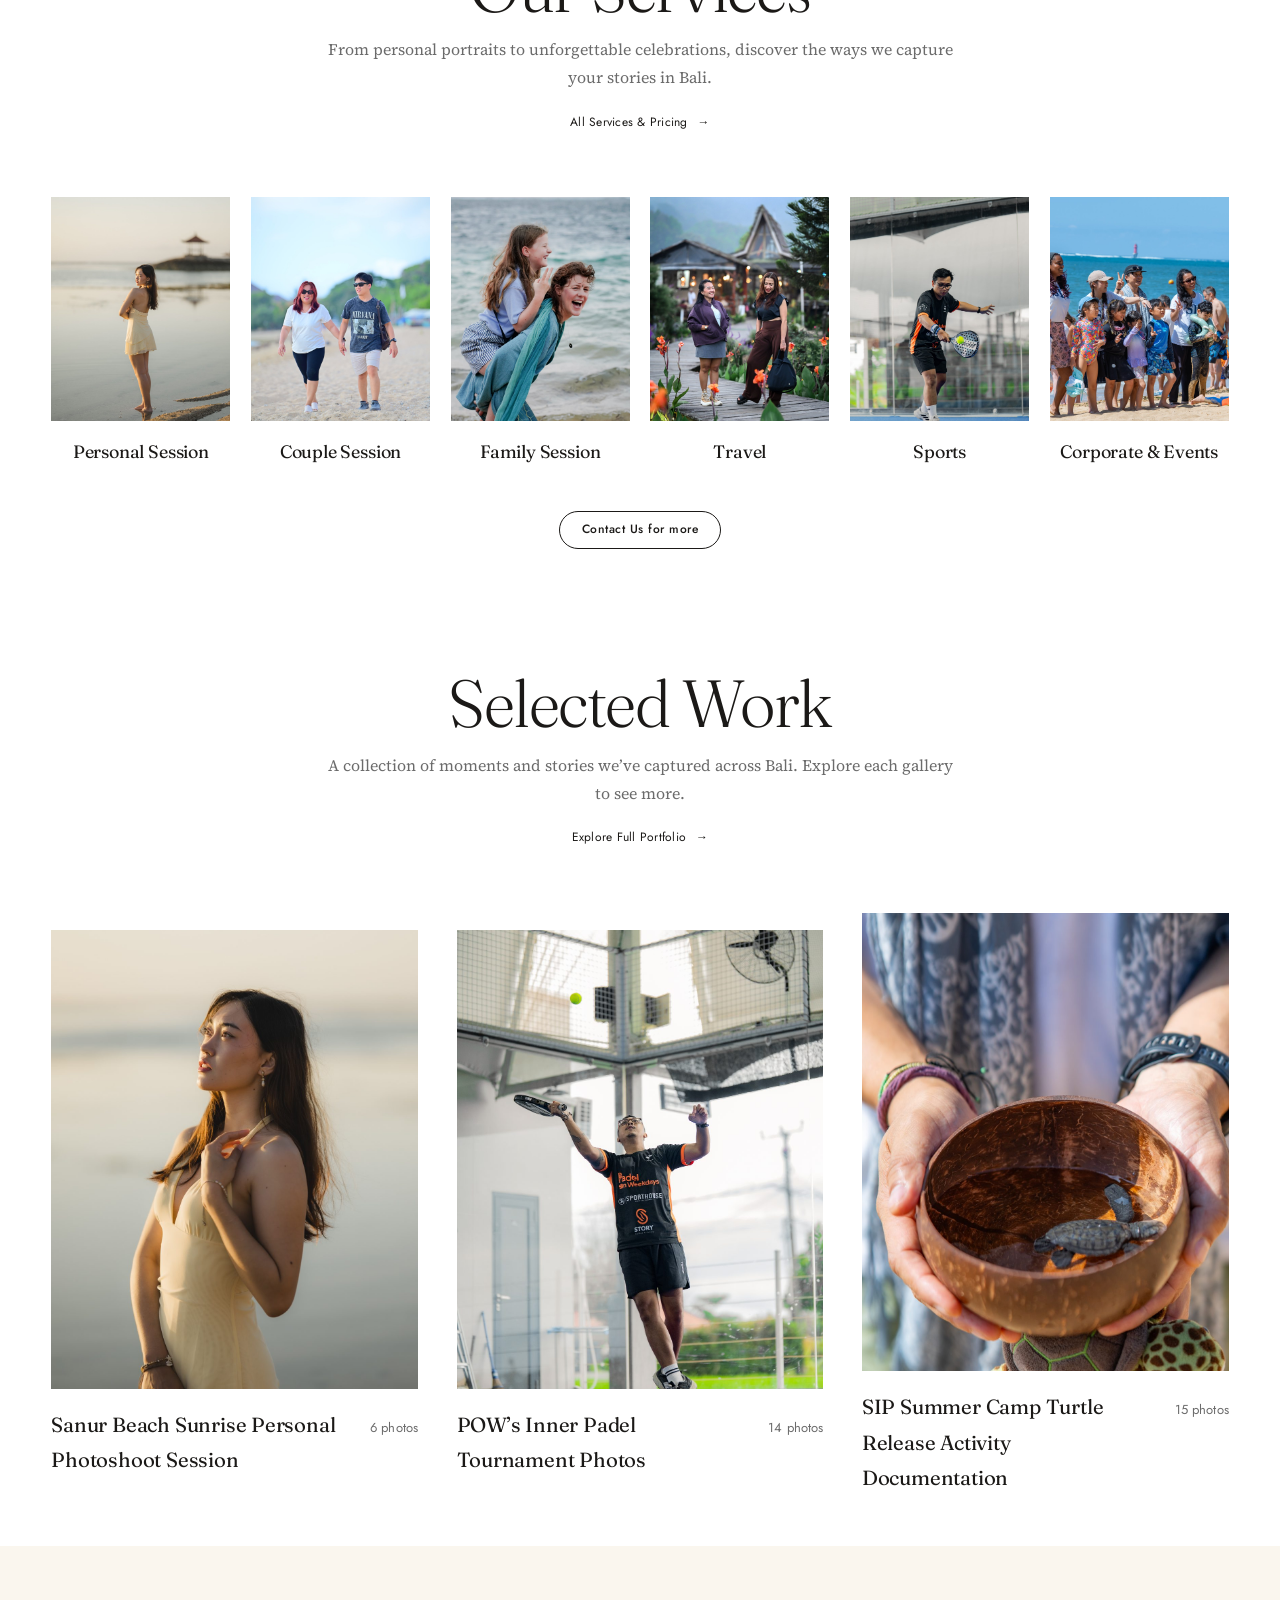
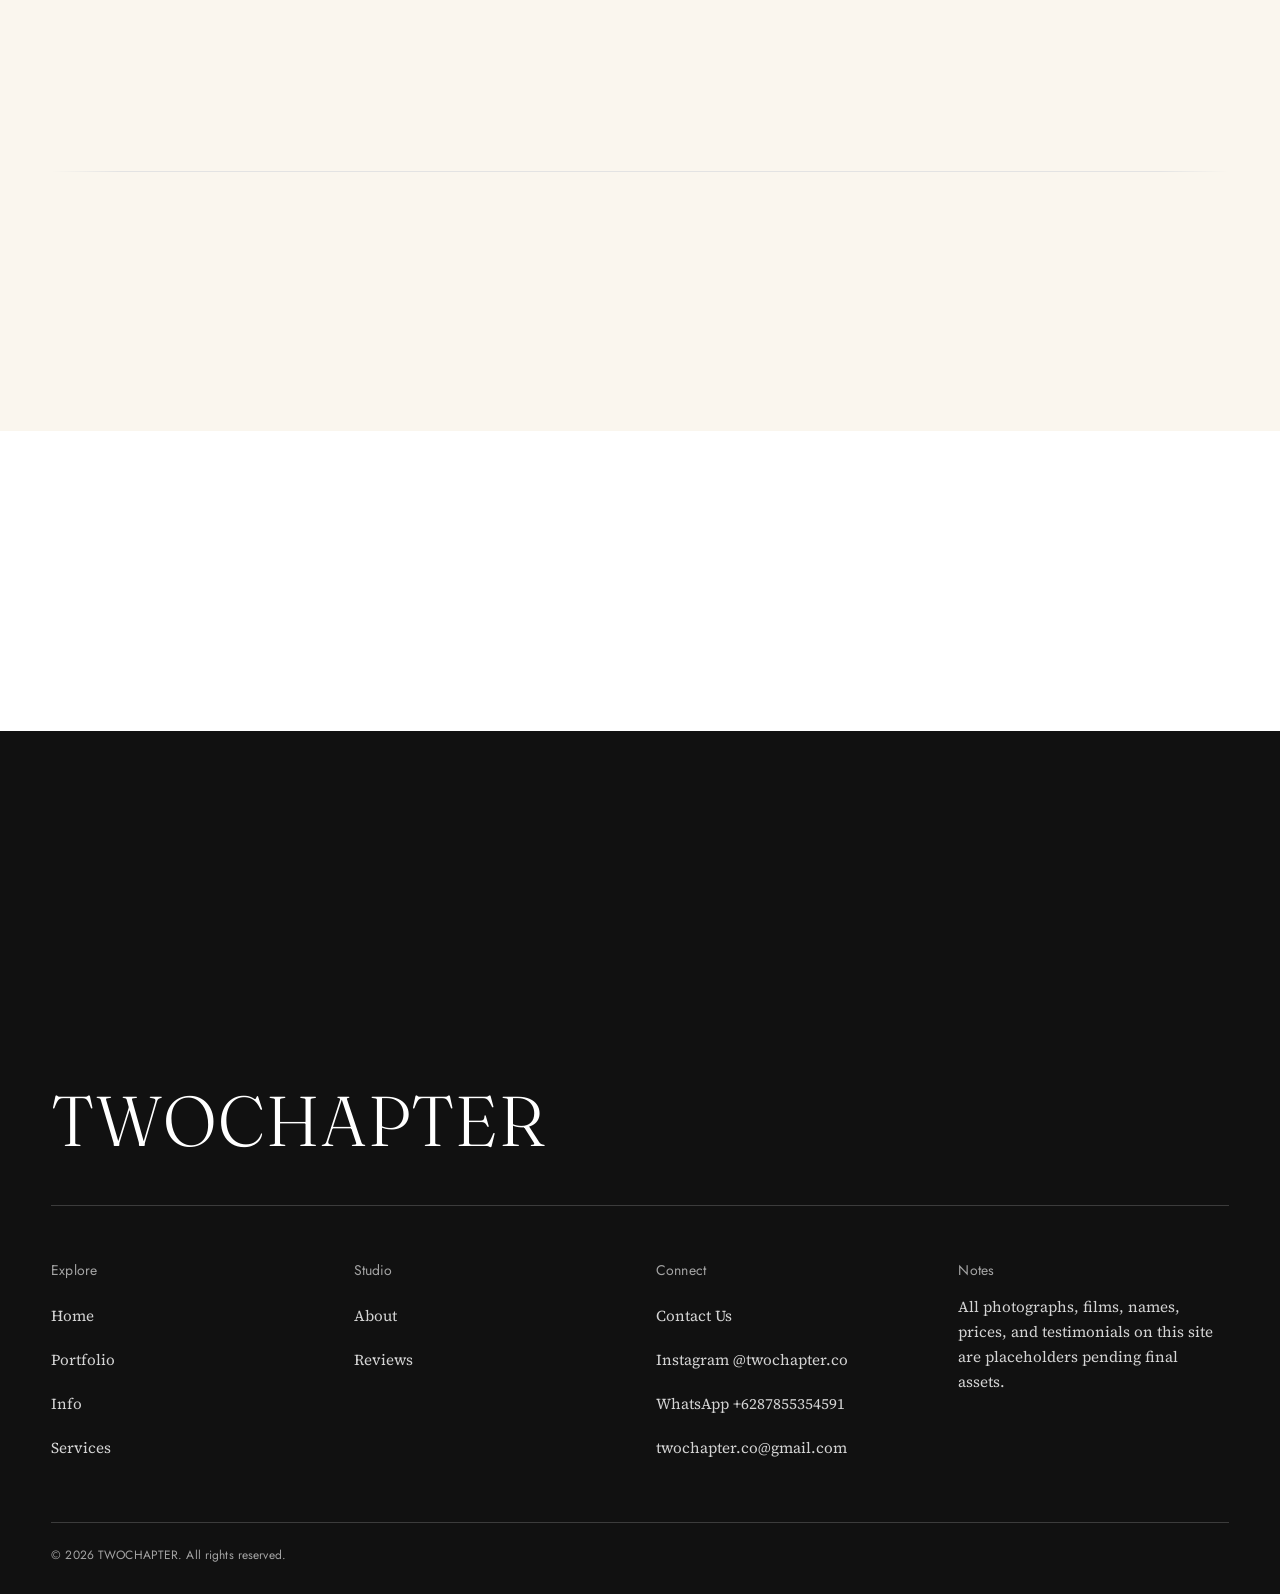
==== commit 8b9bb520: "Title-case headings across the site" ====
--- a/index.html
+++ b/index.html
@@ -68,7 +68,7 @@
       <div class="hero__scrim" aria-hidden="true"></div>
 
       <div class="container hero__content">
-        <h1 class="display-1" id="hero-title">Two chapters.<em>One story.</em></h1>
+        <h1 class="display-1" id="hero-title">Two Chapters.<em>One Story.</em></h1>
         <p class="hero__sub">From intimate moments to unforgettable adventures, we capture<br class="hero__sub-break"> the stories that make your time in Bali truly yours.</p>
       </div>
 
@@ -86,7 +86,7 @@
           </div>
         </div>
         <div class="manifesto__text reveal reveal-delay-1">
-          <h2 class="display-3" id="manifesto-title">Hi, I’m Ruben, the person behind TWOCHAPTER.</h2>
+          <h2 class="display-3" id="manifesto-title">Hi, I’m Ruben, The Person Behind TWOCHAPTER.</h2>
           <div class="manifesto__copy">
             <p>My love for photography inspired me to build TWOCHAPTER, turning a personal passion into a creative team dedicated to capturing meaningful moments and stories.</p>
             <p>Today, together with my team, we capture everything from personal portraits and couple sessions to family adventures and special events across Bali. For me, it’s always about more than just taking pictures, it’s about creating memories worth keeping.</p>
@@ -103,7 +103,7 @@
       <div class="container">
         <div class="section-head reveal">
           <div class="section-head__copy">
-            <h2 class="display-2" id="experiences-title">Our services</h2>
+            <h2 class="display-2" id="experiences-title">Our Services</h2>
             <p>From personal portraits to unforgettable celebrations, discover the ways we capture your stories in Bali.</p>
           </div>
           <a class="link-arrow section-head__link" href="services.html">All Services &amp; Pricing <span class="arrow" aria-hidden="true">→</span></a>
@@ -114,21 +114,21 @@
             <div class="media ratio-4x5">
               <img src="assets/img/services/personal.jpg" alt="Woman photographed on a Bali beach at golden hour during a personal portrait session" width="1080" height="1620" loading="lazy">
             </div>
-            <h3>Personal session</h3>
+            <h3>Personal Session</h3>
           </a>
 
           <a class="service-preview__card reveal reveal-delay-1" href="services.html#couple">
             <div class="media ratio-4x5">
               <img src="assets/img/services/couple.jpg" alt="Couple walking on a Bali beach during a relaxed couple session" width="1080" height="1350" loading="lazy">
             </div>
-            <h3>Couple session</h3>
+            <h3>Couple Session</h3>
           </a>
 
           <a class="service-preview__card reveal reveal-delay-2" href="services.html#family">
             <div class="media ratio-4x5">
               <img src="assets/img/services/family.jpg" alt="Mother carrying her child on a Bali beach during a family session" width="1080" height="1350" loading="lazy">
             </div>
-            <h3>Family session</h3>
+            <h3>Family Session</h3>
           </a>
 
           <a class="service-preview__card reveal" href="services.html#travel">
@@ -149,12 +149,12 @@
             <div class="media ratio-4x5">
               <img src="assets/img/services/events.jpg" alt="Group of people gathered on a Bali beach during an event" width="1080" height="1350" loading="lazy">
             </div>
-            <h3>Corporate &amp; events</h3>
+            <h3>Corporate &amp; Events</h3>
           </a>
         </div>
 
         <div class="service-preview__cta">
-          <a class="btn btn--pill btn--pill--outline" href="contact.html">Contact us for more</a>
+          <a class="btn btn--pill btn--pill--outline" href="contact.html">Contact Us for more</a>
         </div>
       </div>
     </section>
@@ -164,19 +164,19 @@
       <div class="container">
         <div class="section-head reveal">
           <div class="section-head__copy">
-            <h2 class="display-2" id="work-title">Selected work</h2>
+            <h2 class="display-2" id="work-title">Selected Work</h2>
             <p>A collection of moments and stories we’ve captured across Bali. Explore each gallery to see more.</p>
           </div>
           <a class="link-arrow section-head__link" href="portfolio.html">Explore Full Portfolio <span class="arrow" aria-hidden="true">→</span></a>
         </div>
 
         <div class="album-grid album-grid--home" data-work-grid>
-          <button class="album-card work-item reveal" type="button" data-album="personal" data-title="Bali, golden hour" data-meta="Personal · Bali · 2026" aria-label="Open album: Sanur beach sunrise personal photoshoot session, 6 photos">
+          <button class="album-card work-item reveal" type="button" data-album="personal" data-title="Bali, golden hour" data-meta="Personal · Bali · 2026" aria-label="Open album: Sanur Beach Sunrise Personal Photoshoot Session, 6 photos">
             <span class="album-card__media work-item__media media ratio-4x5 media-zoom">
               <img src="assets/img/portfolio/personal-01.jpg" alt="Cover photograph from a personal portrait session on a Bali beach at golden hour" width="1080" height="1620" loading="lazy">
             </span>
             <span class="album-card__meta">
-              <span class="album-card__title">Sanur beach sunrise personal photoshoot session</span>
+              <span class="album-card__title">Sanur Beach Sunrise Personal Photoshoot Session</span>
               <span class="album-card__count">6 photos</span>
             </span>
           </button>
@@ -207,12 +207,12 @@
             </span>
           </button>
 
-          <button class="album-card work-item reveal reveal-delay-1" type="button" data-album="sports" data-title="Padel, overhead" data-meta="Sports · Bali · 2026" aria-label="Open album: POW’s inner padel tournament photos, 14 photos">
+          <button class="album-card work-item reveal reveal-delay-1" type="button" data-album="sports" data-title="Padel, overhead" data-meta="Sports · Bali · 2026" aria-label="Open album: POW’s Inner Padel Tournament Photos, 14 photos">
             <span class="album-card__media work-item__media media ratio-4x5 media-zoom">
               <img src="assets/img/portfolio/sports-01.jpg" alt="Padel player reaching for an overhead shot on an indoor court in Bali" width="1080" height="1620" loading="lazy">
             </span>
             <span class="album-card__meta">
-              <span class="album-card__title">POW’s inner padel tournament photos</span>
+              <span class="album-card__title">POW’s Inner Padel Tournament Photos</span>
               <span class="album-card__count">14 photos</span>
             </span>
           </button>
@@ -283,12 +283,12 @@
             </span>
           </button>
 
-          <button class="album-card work-item reveal reveal-delay-2" type="button" data-album="turtle" data-title="SIP turtle release photo 01" data-meta="Events · Bali · 2026" aria-label="Open album: SIP summer camp turtle release activity documentation, 15 photos">
+          <button class="album-card work-item reveal reveal-delay-2" type="button" data-album="turtle" data-title="SIP turtle release photo 01" data-meta="Events · Bali · 2026" aria-label="Open album: SIP Summer Camp Turtle Release Activity Documentation, 15 photos">
             <span class="album-card__media work-item__media media ratio-4x5 media-zoom">
               <img src="assets/img/portfolio/turtle-01.jpg" alt="Cover photograph from the SIP summer camp turtle release activity" loading="lazy">
             </span>
             <span class="album-card__meta">
-              <span class="album-card__title">SIP summer camp turtle release activity documentation</span>
+              <span class="album-card__title">SIP Summer Camp Turtle Release Activity Documentation</span>
               <span class="album-card__count">15 photos</span>
             </span>
           </button>
@@ -373,7 +373,7 @@
       <div class="container">
         <div class="section-head reveal">
           <div class="section-head__copy">
-            <h2 class="display-2" id="steps-title">How it works</h2>
+            <h2 class="display-2" id="steps-title">How It Works</h2>
           </div>
         </div>
 
@@ -413,7 +413,7 @@
     <!-- TESTIMONIALS -->
     <section class="section section--tight" aria-labelledby="words-title">
       <div class="container">
-        <h2 class="sr-only" id="words-title">Kind words</h2>
+        <h2 class="sr-only" id="words-title">Kind Words</h2>
         <div class="quote-wrap">
           <div class="reveal" data-quotes aria-live="polite">
             <blockquote class="quote" data-quote>
@@ -447,7 +447,7 @@
     <section class="section section--dark" id="contact" aria-labelledby="cta-title">
       <div class="container cta">
         <div class="reveal">
-          <h2 class="display-2" id="cta-title">Let’s plan your session.</h2>
+          <h2 class="display-2" id="cta-title">Let’s Plan Your Session.</h2>
         </div>
         <div class="cta__aside reveal reveal-delay-1">
           <p>Replies within [X] hours, Bali time.</p>
@@ -479,7 +479,7 @@
         </div>
         <div>
           <h2 class="footer-label">Connect</h2>
-          <a href="contact.html">Contact us</a>
+          <a href="contact.html">Contact Us</a>
           <a href="https://www.instagram.com/twochapter.co/" target="_blank" rel="noopener">Instagram @twochapter.co</a>
           <a href="https://wa.me/6287855354591" target="_blank" rel="noopener">WhatsApp +6287855354591</a>
           <a href="mailto:twochapter.co@gmail.com">twochapter.co@gmail.com</a>
@@ -503,7 +503,7 @@
     </div>
     <div class="lightbox__stage" data-lightbox-stage></div>
     <div class="lightbox__caption">
-      <span data-lightbox-caption>Sanur beach sunrise personal photoshoot session</span>
+      <span data-lightbox-caption>Sanur Beach Sunrise Personal Photoshoot Session</span>
       <div class="lightbox__navs">
         <button class="lightbox__nav" type="button" data-lightbox-prev aria-label="Previous image">← Prev</button>
         <button class="lightbox__nav" type="button" data-lightbox-next aria-label="Next image">Next →</button>
